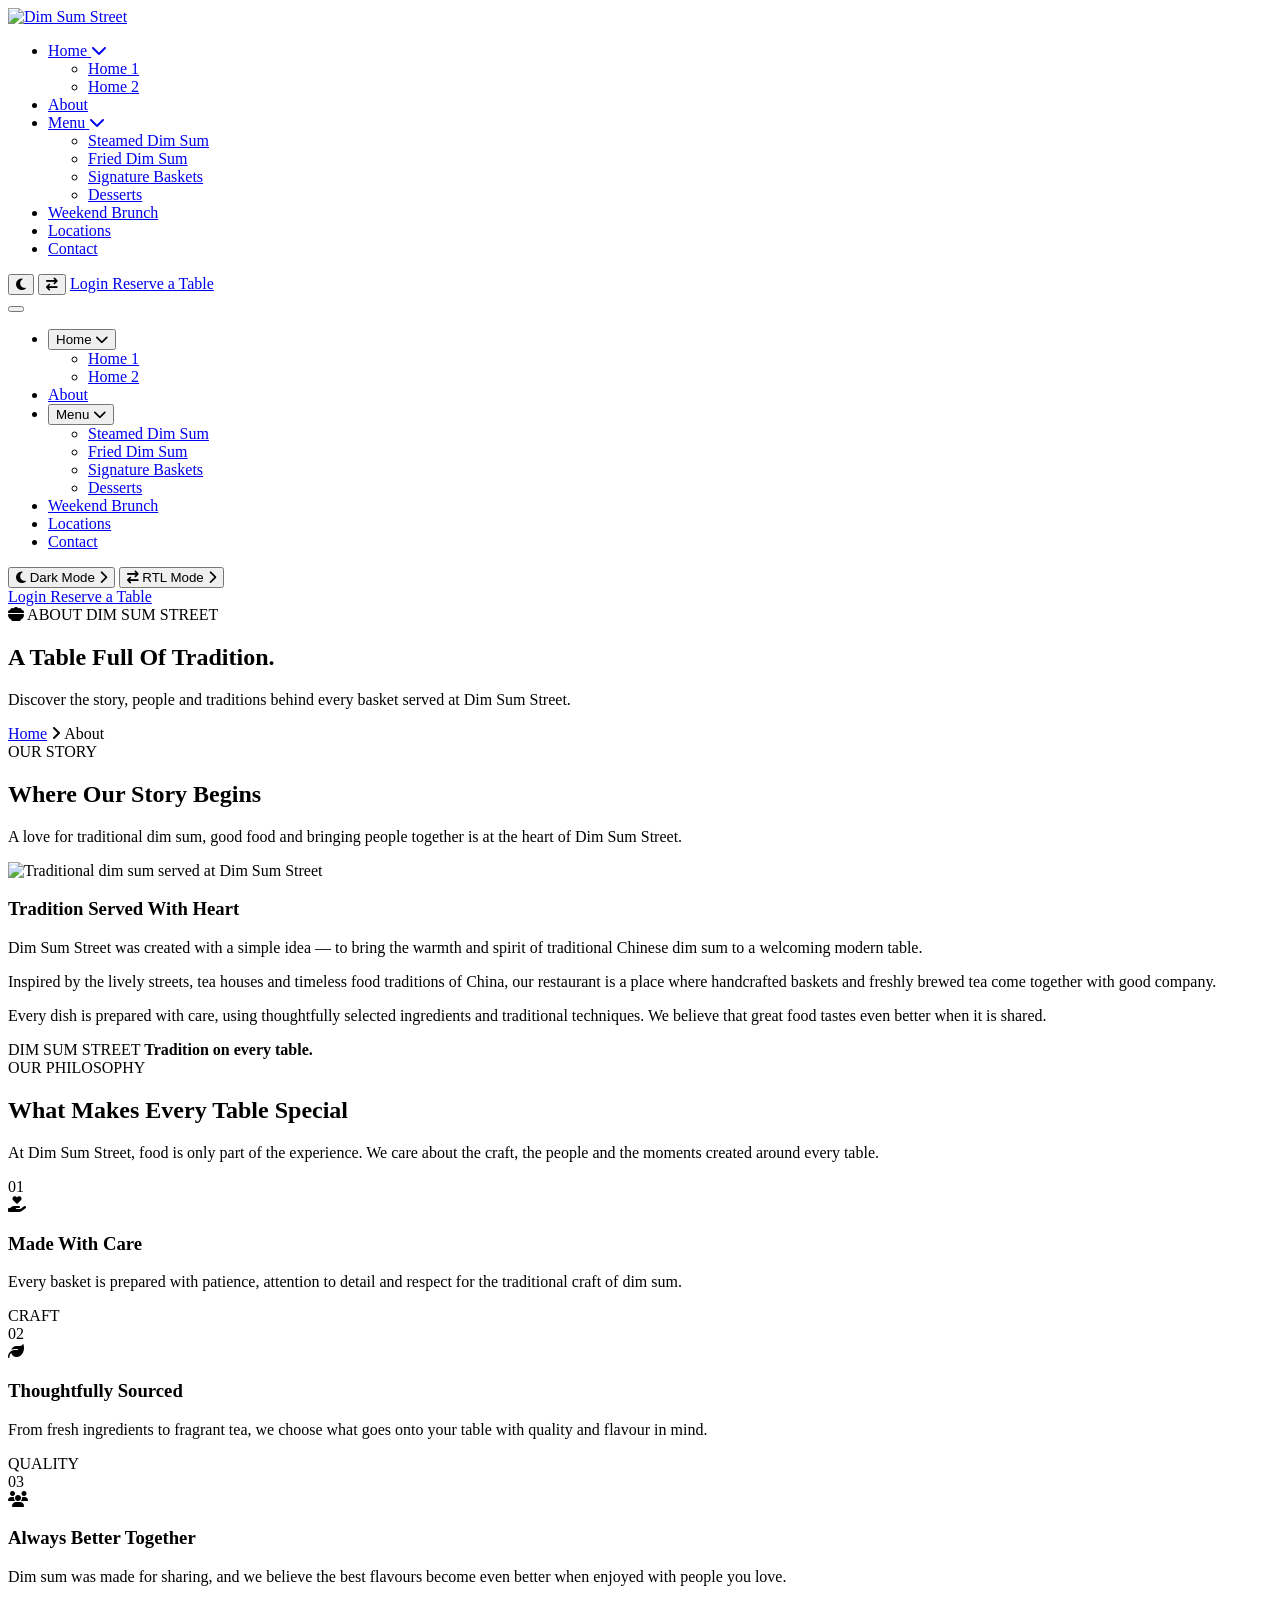
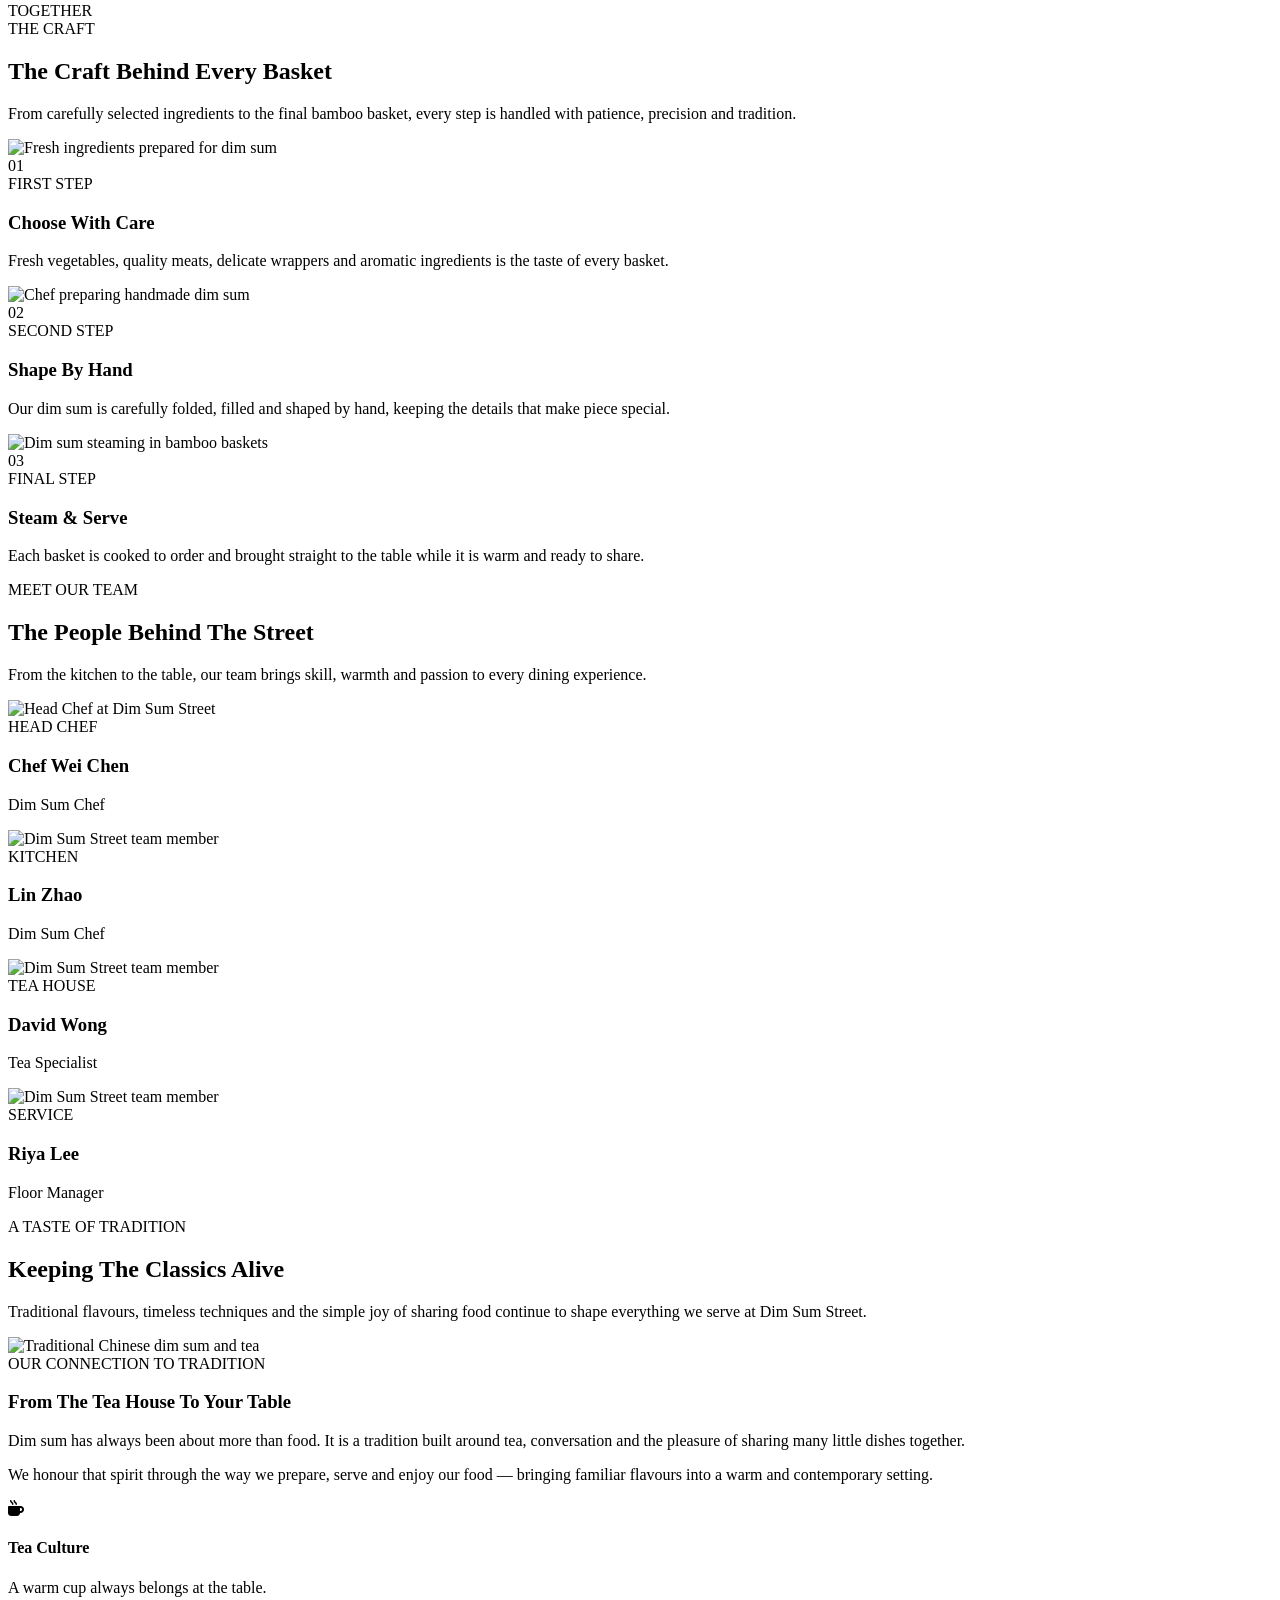
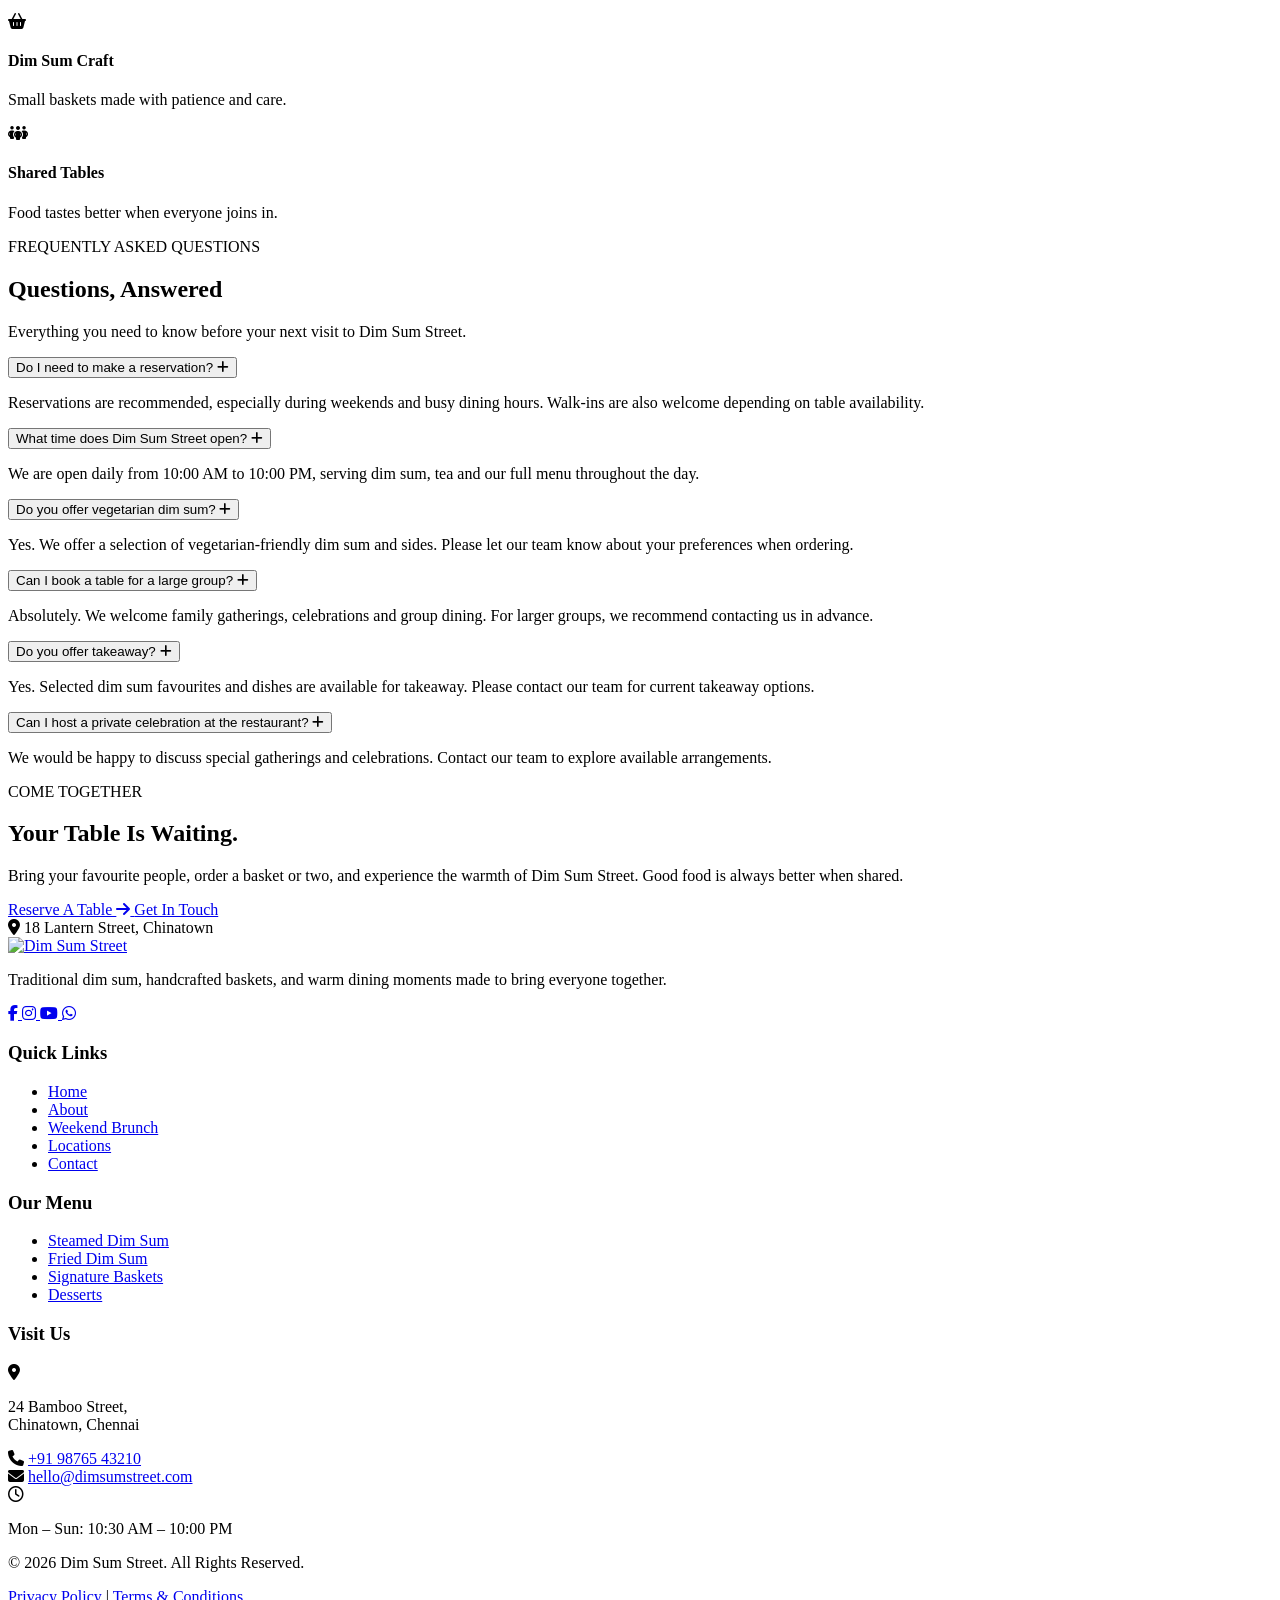
==== about.html @ 199daaae "Add files via upload" ====
<!DOCTYPE html>
<html lang="en">

<head>
    <meta charset="UTF-8">
    <meta name="viewport" content="width=device-width, initial-scale=1.0">

    <title>Dim Sum Street</title>

    <!-- Favicon -->
    <link rel="icon" type="image/png" href="images/favicon.png">

    <!-- Google Fonts -->
    <link rel="preconnect" href="https://fonts.googleapis.com">
    <link rel="preconnect" href="https://fonts.gstatic.com" crossorigin>

    <link
        href="https://fonts.googleapis.com/css2?family=DM+Sans:wght@400;500&family=Noto+Serif+SC:wght@600&display=swap"
        rel="stylesheet">

    <!-- Font Awesome -->
    <link rel="stylesheet" href="https://cdnjs.cloudflare.com/ajax/libs/font-awesome/6.7.2/css/all.min.css">

    <!-- Main CSS -->
    <link rel="stylesheet" href="css/style.css">
</head>

<body>

    <!-- =========================
     HEADER
========================= -->
    <header class="site-header">
        <div class="header-container">

            <!-- Logo -->
            <a href="index.html" class="site-logo">
                <img src="images/logo.png" alt="Dim Sum Street">
            </a>

            <!-- Desktop Navigation -->
            <nav class="main-navigation">
                <ul class="nav-menu">

                    <!-- Home Dropdown -->
                    <li class="nav-item has-dropdown">
                        <a href="#" class="nav-link">
                            <span class="nav-text">Home</span>
                            <i class="fa-solid fa-chevron-down"></i>
                        </a>

                        <ul class="dropdown-menu">
                            <li>
                                <a href="index.html">Home 1</a>
                            </li>
                            <li>
                                <a href="home-2.html">Home 2</a>
                            </li>
                        </ul>
                    </li>

                    <!-- About -->
                    <li class="nav-item">
                        <a href="about.html" class="nav-link"><span class="nav-text">About</span></a>
                    </li>

                    <!-- Menu Dropdown -->
                    <li class="nav-item has-dropdown">
                        <a href="#" class="nav-link">
                            <span class="nav-text">Menu</span>
                            <i class="fa-solid fa-chevron-down"></i>
                        </a>

                        <ul class="dropdown-menu">
                            <li>
                                <a href="steamed-dim-sum.html">Steamed Dim Sum</a>
                            </li>
                            <li>
                                <a href="fried-dim-sum.html">Fried Dim Sum</a>
                            </li>
                            <li>
                                <a href="signature-baskets.html">Signature Baskets</a>
                            </li>
                            <li>
                                <a href="desserts.html">Desserts</a>
                            </li>
                        </ul>
                    </li>

                    <!-- Weekend Brunch -->
                    <li class="nav-item">
                        <a href="weekend-brunch.html" class="nav-link">
                            <span class="nav-text">Weekend Brunch</span>
                        </a>
                    </li>

                    <!-- Locations -->
                    <li class="nav-item">
                        <a href="locations.html" class="nav-link">
                            <span class="nav-text">Locations</span>
                        </a>
                    </li>

                    <!-- Contact -->
                    <li class="nav-item">
                        <a href="contact.html" class="nav-link">
                            <span class="nav-text">Contact</span>
                        </a>
                    </li>

                </ul>
            </nav>


            <!-- Desktop Header Actions -->
            <div class="header-actions">

                <!-- Dark Mode -->
                <button class="header-toggle theme-toggle" id="themeToggle" type="button" aria-label="Toggle dark mode">
                    <i class="fa-solid fa-moon"></i>
                </button>

                <!-- RTL -->
                <button class="header-toggle rtl-toggle" id="rtlToggle" type="button" aria-label="Toggle RTL mode">
                    <i class="fa-solid fa-arrow-right-arrow-left"></i>
                </button>

                <!-- Login -->
                <a href="login.html" class="login-btn">
                    Login
                </a>

                <!-- Reserve Table -->
                <a href="booking.html" class="reserve-btn">
                    Reserve a Table
                </a>

            </div>


            <!-- Mobile Menu Toggle -->
            <button class="menu-toggle" id="menuToggle" type="button" aria-label="Open menu" aria-expanded="false">
                <span></span>
                <span></span>
                <span></span>
            </button>

        </div>


        <!-- Mobile Navigation -->
        <div class="mobile-menu" id="mobileMenu">

            <nav class="mobile-navigation">
                <ul class="mobile-nav-list">

                    <!-- Home -->
                    <li class="mobile-nav-item mobile-dropdown">
                        <button class="mobile-dropdown-btn" type="button">
                            <span>Home</span>
                            <i class="fa-solid fa-chevron-down"></i>
                        </button>

                        <ul class="mobile-dropdown-menu">
                            <li>
                                <a href="index.html">Home 1</a>
                            </li>
                            <li>
                                <a href="home-2.html">Home 2</a>
                            </li>
                        </ul>
                    </li>

                    <!-- About -->
                    <li class="mobile-nav-item">
                        <a href="about.html">About</a>
                    </li>

                    <!-- Menu -->
                    <li class="mobile-nav-item mobile-dropdown">
                        <button class="mobile-dropdown-btn" type="button">
                            <span>Menu</span>
                            <i class="fa-solid fa-chevron-down"></i>
                        </button>

                        <ul class="mobile-dropdown-menu">
                            <li>
                                <a href="steamed-dim-sum.html">
                                    Steamed Dim Sum
                                </a>
                            </li>

                            <li>
                                <a href="fried-dim-sum.html">
                                    Fried Dim Sum
                                </a>
                            </li>

                            <li>
                                <a href="signature-baskets.html">
                                    Signature Baskets
                                </a>
                            </li>

                            <li>
                                <a href="desserts.html">
                                    Desserts
                                </a>
                            </li>
                        </ul>
                    </li>

                    <!-- Weekend Brunch -->
                    <li class="mobile-nav-item">
                        <a href="weekend-brunch.html">
                            Weekend Brunch
                        </a>
                    </li>

                    <!-- Locations -->
                    <li class="mobile-nav-item">
                        <a href="locations.html">
                            Locations
                        </a>
                    </li>

                    <!-- Contact -->
                    <li class="mobile-nav-item">
                        <a href="contact.html">
                            Contact
                        </a>
                    </li>

                </ul>
            </nav>


            <!-- Mobile Actions -->
            <div class="mobile-actions">

                <div class="mobile-action-row">

                    <!-- Dark Mode -->
                    <button class="mobile-action-btn" id="mobileThemeToggle" type="button">
                        <span>
                            <i class="fa-solid fa-moon"></i>
                            Dark Mode
                        </span>

                        <i class="fa-solid fa-chevron-right"></i>
                    </button>

                    <!-- RTL -->
                    <button class="mobile-action-btn" id="mobileRtlToggle" type="button">
                        <span>
                            <i class="fa-solid fa-arrow-right-arrow-left"></i>
                            RTL Mode
                        </span>

                        <i class="fa-solid fa-chevron-right"></i>
                    </button>

                </div>


                <!-- Login -->
                <a href="login.html" class="mobile-login-btn">
                    Login
                </a>

                <!-- Reserve -->
                <a href="booking.html" class="mobile-reserve-btn">
                    Reserve a Table
                </a>

            </div>

        </div>
    </header>

    <section class="page-hero about-page-hero" style="background-image: url('images/about-hero.jpg');">

        <div class="page-hero-overlay"></div>

        <div class="page-hero-container">

            <div class="page-hero-content">

                <span class="page-hero-label">
                    <i class="fa-solid fa-bowl-food"></i>
                    ABOUT DIM SUM STREET
                </span>

                <h1>
                    A Table Full Of
                    <span>Tradition.</span>
                </h1>

                <p>
                    Discover the story, people and traditions behind
                    every basket served at Dim Sum Street.
                </p>

                <div class="page-hero-breadcrumb">
                    <a href="index.html">Home</a>
                    <i class="fa-solid fa-angle-right"></i>
                    <span>About</span>
                </div>

            </div>

        </div>

    </section>

    <!-- =========================================
     ABOUT — OUR STORY
========================================= -->

    <section class="about-story-section">

        <div class="about-story-container">

            <div class="about-story-heading">

                <span class="about-story-label">OUR STORY</span>

                <h2>Where Our Story Begins</h2>

                <p>
                    A love for traditional dim sum, good food and bringing
                    people together is at the heart of Dim Sum Street.
                </p>

            </div>


            <div class="about-story-main">

                <div class="about-story-image">
                    <img src="images/about-story.jpg" alt="Traditional dim sum served at Dim Sum Street">
                </div>

                <div class="about-story-content">

                    <h3>
                        Tradition Served With Heart
                    </h3>

                    <p>
                        Dim Sum Street was created with a simple idea —
                        to bring the warmth and spirit of traditional
                        Chinese dim sum to a welcoming modern table.
                    </p>

                    <p>
                        Inspired by the lively streets, tea houses and
                        timeless food traditions of China, our restaurant
                        is a place where handcrafted baskets and freshly
                        brewed tea come together with good company.
                    </p>

                    <p>
                        Every dish is prepared with care, using thoughtfully
                        selected ingredients and traditional techniques.
                        We believe that great food tastes even better when
                        it is shared.
                    </p>

                    <div class="about-story-signature">
                        <span>DIM SUM STREET</span>
                        <strong>Tradition on every table.</strong>
                    </div>

                </div>

            </div>

        </div>

    </section>

    <!-- =========================================
     ABOUT — OUR PHILOSOPHY
========================================= -->

    <section class="about-philosophy-section">

        <div class="about-philosophy-container">

            <div class="about-philosophy-heading">

                <span class="about-philosophy-label">
                    OUR PHILOSOPHY
                </span>

                <h2>What Makes Every Table Special</h2>

                <p>
                    At Dim Sum Street, food is only part of the experience.
                    We care about the craft, the people and the moments
                    created around every table.
                </p>

            </div>


            <div class="about-philosophy-list">

                <!-- Philosophy 01 -->
                <div class="about-philosophy-item">

                    <div class="about-philosophy-number">
                        01
                    </div>

                    <div class="about-philosophy-icon">
                        <i class="fa-solid fa-hand-holding-heart"></i>
                    </div>

                    <div class="about-philosophy-content">
                        <h3>Made With Care</h3>

                        <p>
                            Every basket is prepared with patience,
                            attention to detail and respect for the
                            traditional craft of dim sum.
                        </p>
                    </div>

                    <span class="about-philosophy-word">
                        CRAFT
                    </span>

                </div>


                <!-- Philosophy 02 -->
                <div class="about-philosophy-item">

                    <div class="about-philosophy-number">
                        02
                    </div>

                    <div class="about-philosophy-icon">
                        <i class="fa-solid fa-leaf"></i>
                    </div>

                    <div class="about-philosophy-content">
                        <h3>Thoughtfully Sourced</h3>

                        <p>
                            From fresh ingredients to fragrant tea,
                            we choose what goes onto your table with
                            quality and flavour in mind.
                        </p>
                    </div>

                    <span class="about-philosophy-word">
                        QUALITY
                    </span>

                </div>


                <!-- Philosophy 03 -->
                <div class="about-philosophy-item">

                    <div class="about-philosophy-number">
                        03
                    </div>

                    <div class="about-philosophy-icon">
                        <i class="fa-solid fa-users"></i>
                    </div>

                    <div class="about-philosophy-content">
                        <h3>Always Better Together</h3>

                        <p>
                            Dim sum was made for sharing, and we believe
                            the best flavours become even better when
                            enjoyed with people you love.
                        </p>
                    </div>

                    <span class="about-philosophy-word">
                        TOGETHER
                    </span>

                </div>

            </div>

        </div>

    </section>

    <!-- =========================================
     ABOUT — THE CRAFT
========================================= -->

    <section class="about-craft-section">

        <div class="about-craft-container">

            <div class="about-craft-heading">

                <span class="about-craft-label">
                    THE CRAFT
                </span>

                <h2>The Craft Behind Every Basket</h2>

                <p>
                    From carefully selected ingredients to the final
                    bamboo basket, every step is handled with patience,
                    precision and tradition.
                </p>

            </div>


            <div class="about-craft-process">

                <!-- Step 01 -->
                <div class="about-craft-step">

                    <div class="about-craft-image">
                        <img src="images/craft-ingredients.jpg" alt="Fresh ingredients prepared for dim sum">
                    </div>

                    <div class="about-craft-number">
                        01
                    </div>

                    <div class="about-craft-content">

                        <span>FIRST STEP</span>

                        <h3>Choose With Care</h3>

                        <p>
                            Fresh vegetables, quality meats, delicate
                            wrappers and aromatic ingredients is the taste of every basket.
                        </p>

                    </div>

                </div>


                <!-- Step 02 -->
                <div class="about-craft-step">

                    <div class="about-craft-image">
                        <img src="images/craft-preparation.jpg" alt="Chef preparing handmade dim sum">
                    </div>

                    <div class="about-craft-number">
                        02
                    </div>

                    <div class="about-craft-content">

                        <span>SECOND STEP</span>

                        <h3>Shape By Hand</h3>

                        <p>
                            Our dim sum is carefully folded, filled and
                            shaped by hand, keeping the details that make piece special.
                        </p>

                    </div>

                </div>


                <!-- Step 03 -->
                <div class="about-craft-step">

                    <div class="about-craft-image">
                        <img src="images/craft-steaming.jpg" alt="Dim sum steaming in bamboo baskets">
                    </div>

                    <div class="about-craft-number">
                        03
                    </div>

                    <div class="about-craft-content">

                        <span>FINAL STEP</span>

                        <h3>Steam & Serve</h3>

                        <p>
                            Each basket is cooked to order and brought
                            straight to the table while it is warm and ready to share.
                        </p>

                    </div>

                </div>

            </div>

        </div>

    </section>

    <!-- =========================================
     ABOUT — OUR TEAM
========================================= -->

    <section class="about-team-section">

        <div class="about-team-container">

            <!-- Section Heading -->
            <div class="about-team-heading">

                <span class="about-team-label">
                    MEET OUR TEAM
                </span>

                <h2>The People Behind The Street</h2>

                <p>
                    From the kitchen to the table, our team brings
                    skill, warmth and passion to every dining experience.
                </p>

            </div>


            <!-- Team Grid -->
            <div class="about-team-grid">

                <!-- Team Member 01 -->
                <div class="about-team-card">

                    <div class="about-team-card-image">
                        <img src="images/team-chef.jpg" alt="Head Chef at Dim Sum Street">
                    </div>

                    <div class="about-team-card-content">

                        <span>HEAD CHEF</span>

                        <h3>Chef Wei Chen</h3>

                        <p>Dim Sum Chef</p>

                    </div>

                </div>


                <!-- Team Member 02 -->
                <div class="about-team-card">

                    <div class="about-team-card-image">
                        <img src="images/team-1.jpg" alt="Dim Sum Street team member">

                    </div>

                    <div class="about-team-card-content">

                        <span>KITCHEN</span>

                        <h3>Lin Zhao</h3>

                        <p>Dim Sum Chef</p>

                    </div>

                </div>


                <!-- Team Member 03 -->
                <div class="about-team-card">

                    <div class="about-team-card-image">
                        <img src="images/team-2.jpg" alt="Dim Sum Street team member">
                    </div>

                    <div class="about-team-card-content">

                        <span>TEA HOUSE</span>

                        <h3>David Wong</h3>

                        <p>Tea Specialist</p>

                    </div>

                </div>


                <!-- Team Member 04 -->
                <div class="about-team-card">

                    <div class="about-team-card-image">
                        <img src="images/team-3.jpg" alt="Dim Sum Street team member">
                    </div>

                    <div class="about-team-card-content">

                        <span>SERVICE</span>

                        <h3>Riya Lee</h3>

                        <p>Floor Manager</p>

                    </div>

                </div>

            </div>

        </div>

    </section>

    <!-- =========================================
     ABOUT — A TASTE OF TRADITION
========================================= -->

    <section class="about-tradition-section">

        <div class="about-tradition-container">

            <!-- Section Heading -->
            <div class="about-tradition-heading">

                <span class="about-tradition-label">
                    A TASTE OF TRADITION
                </span>

                <h2>Keeping The Classics Alive</h2>

                <p>
                    Traditional flavours, timeless techniques and the
                    simple joy of sharing food continue to shape everything
                    we serve at Dim Sum Street.
                </p>

            </div>


            <!-- Tradition Content -->
            <div class="about-tradition-main">

                <div class="about-tradition-image">
                    <img src="images/about-tradition.jpg" alt="Traditional Chinese dim sum and tea">
                </div>


                <div class="about-tradition-content">

                    <div class="about-tradition-intro">

                        <span>OUR CONNECTION TO TRADITION</span>

                        <h3>
                            From The Tea House
                            To Your Table
                        </h3>

                        <p>
                            Dim sum has always been about more than food.
                            It is a tradition built around tea, conversation
                            and the pleasure of sharing many little dishes
                            together.
                        </p>

                        <p>
                            We honour that spirit through the way we prepare,
                            serve and enjoy our food — bringing familiar
                            flavours into a warm and contemporary setting.
                        </p>

                    </div>


                    <div class="about-tradition-highlights">

                        <div class="about-tradition-highlight">

                            <div class="about-tradition-icon">
                                <i class="fa-solid fa-mug-hot"></i>
                            </div>

                            <div>
                                <h4>Tea Culture</h4>
                                <p>
                                    A warm cup always belongs at the table.
                                </p>
                            </div>

                        </div>


                        <div class="about-tradition-highlight">

                            <div class="about-tradition-icon">
                                <i class="fa-solid fa-basket-shopping"></i>
                            </div>

                            <div>
                                <h4>Dim Sum Craft</h4>
                                <p>
                                    Small baskets made with patience and care.
                                </p>
                            </div>

                        </div>


                        <div class="about-tradition-highlight">

                            <div class="about-tradition-icon">
                                <i class="fa-solid fa-people-group"></i>
                            </div>

                            <div>
                                <h4>Shared Tables</h4>
                                <p>
                                    Food tastes better when everyone joins in.
                                </p>
                            </div>

                        </div>

                    </div>

                </div>

            </div>

        </div>

    </section>

    <!-- =========================================
     ABOUT — FAQ
========================================= -->

    <section class="about-faq-section">

        <div class="about-faq-container">

            <!-- Section Heading -->
            <div class="about-faq-heading">

                <span class="about-faq-label">
                    FREQUENTLY ASKED QUESTIONS
                </span>

                <h2>Questions, Answered</h2>

                <p>
                    Everything you need to know before your next
                    visit to Dim Sum Street.
                </p>

            </div>


            <!-- FAQ List -->
            <div class="about-faq-list">

                <!-- FAQ 01 -->
                <div class="about-faq-item">

                    <button class="about-faq-question" type="button">

                        <span>
                            Do I need to make a reservation?
                        </span>

                        <i class="fa-solid fa-plus"></i>

                    </button>

                    <div class="about-faq-answer">

                        <p>
                            Reservations are recommended, especially during
                            weekends and busy dining hours. Walk-ins are also
                            welcome depending on table availability.
                        </p>

                    </div>

                </div>


                <!-- FAQ 02 -->
                <div class="about-faq-item">

                    <button class="about-faq-question" type="button">

                        <span>
                            What time does Dim Sum Street open?
                        </span>

                        <i class="fa-solid fa-plus"></i>

                    </button>

                    <div class="about-faq-answer">

                        <p>
                            We are open daily from 10:00 AM to 10:00 PM,
                            serving dim sum, tea and our full menu throughout
                            the day.
                        </p>

                    </div>

                </div>


                <!-- FAQ 03 -->
                <div class="about-faq-item">

                    <button class="about-faq-question" type="button">

                        <span>
                            Do you offer vegetarian dim sum?
                        </span>

                        <i class="fa-solid fa-plus"></i>

                    </button>

                    <div class="about-faq-answer">

                        <p>
                            Yes. We offer a selection of vegetarian-friendly
                            dim sum and sides. Please let our team know about
                            your preferences when ordering.
                        </p>

                    </div>

                </div>


                <!-- FAQ 04 -->
                <div class="about-faq-item">

                    <button class="about-faq-question" type="button">

                        <span>
                            Can I book a table for a large group?
                        </span>

                        <i class="fa-solid fa-plus"></i>

                    </button>

                    <div class="about-faq-answer">

                        <p>
                            Absolutely. We welcome family gatherings,
                            celebrations and group dining. For larger groups,
                            we recommend contacting us in advance.
                        </p>

                    </div>

                </div>


                <!-- FAQ 05 -->
                <div class="about-faq-item">

                    <button class="about-faq-question" type="button">

                        <span>
                            Do you offer takeaway?
                        </span>

                        <i class="fa-solid fa-plus"></i>

                    </button>

                    <div class="about-faq-answer">

                        <p>
                            Yes. Selected dim sum favourites and dishes are
                            available for takeaway. Please contact our team
                            for current takeaway options.
                        </p>

                    </div>

                </div>


                <!-- FAQ 06 -->
                <div class="about-faq-item">

                    <button class="about-faq-question" type="button">

                        <span>
                            Can I host a private celebration at the restaurant?
                        </span>

                        <i class="fa-solid fa-plus"></i>

                    </button>

                    <div class="about-faq-answer">

                        <p>
                            We would be happy to discuss special gatherings
                            and celebrations. Contact our team to explore
                            available arrangements.
                        </p>

                    </div>

                </div>

            </div>

        </div>

    </section>

    <!-- =========================================
     ABOUT — VISIT & GATHER
========================================= -->

    <section class="about-visit-section" style="background-image: url('images/about-visit.jpg');">

        <div class="about-visit-overlay"></div>

        <div class="about-visit-container">

            <div class="about-visit-content">

                <span class="about-visit-label">
                    COME TOGETHER
                </span>

                <h2>
                    Your Table Is
                    <span>Waiting.</span>
                </h2>

                <p>
                    Bring your favourite people, order a basket or two,
                    and experience the warmth of Dim Sum Street.
                    Good food is always better when shared.
                </p>

                <div class="about-visit-actions">

                    <a href="booking.html" class="about-visit-primary">
                        Reserve A Table
                        <i class="fa-solid fa-arrow-right"></i>
                    </a>

                    <a href="contact.html" class="about-visit-secondary">
                        Get In Touch
                    </a>

                </div>

                <div class="about-visit-note">
                    <i class="fa-solid fa-location-dot"></i>
                    18 Lantern Street, Chinatown
                </div>

            </div>

        </div>

    </section>

    <!-- =========================
     FOOTER
========================= -->
    <footer class="site-footer">

        <div class="footer-main">
            <div class="footer-container">

                <!-- Brand -->
                <div class="footer-brand">

                    <a href="index.html" class="footer-logo">
                        <img src="images/logo.png" alt="Dim Sum Street">
                    </a>

                    <p class="footer-description">
                        Traditional dim sum, handcrafted baskets, and
                        warm dining moments made to bring everyone together.
                    </p>

                    <!-- Social Links -->
                    <div class="footer-socials">

                        <a href="#" aria-label="Facebook">
                            <i class="fa-brands fa-facebook-f"></i>
                        </a>

                        <a href="#" aria-label="Instagram">
                            <i class="fa-brands fa-instagram"></i>
                        </a>

                        <a href="#" aria-label="Youtube">
                            <i class="fa-brands fa-youtube"></i>
                        </a>

                        <a href="#" aria-label="WhatsApp">
                            <i class="fa-brands fa-whatsapp"></i>
                        </a>

                    </div>

                </div>


                <!-- Quick Links -->
                <div class="footer-column">

                    <h3>Quick Links</h3>

                    <ul>
                        <li>
                            <a href="index.html">Home</a>
                        </li>

                        <li>
                            <a href="about.html">About</a>
                        </li>

                        <li>
                            <a href="weekend-brunch.html">
                                Weekend Brunch
                            </a>
                        </li>

                        <li>
                            <a href="locations.html">Locations</a>
                        </li>

                        <li>
                            <a href="contact.html">Contact</a>
                        </li>
                    </ul>

                </div>


                <!-- Our Menu -->
                <div class="footer-column">

                    <h3>Our Menu</h3>

                    <ul>
                        <li>
                            <a href="steamed-dim-sum.html">
                                Steamed Dim Sum
                            </a>
                        </li>

                        <li>
                            <a href="fried-dim-sum.html">
                                Fried Dim Sum
                            </a>
                        </li>

                        <li>
                            <a href="signature-baskets.html">
                                Signature Baskets
                            </a>
                        </li>

                        <li>
                            <a href="desserts.html">
                                Desserts
                            </a>
                        </li>
                    </ul>

                </div>


                <!-- Contact -->
                <div class="footer-column footer-contact">

                    <h3>Visit Us</h3>

                    <div class="footer-contact-item">

                        <i class="fa-solid fa-location-dot"></i>

                        <p>
                            24 Bamboo Street,<br>
                            Chinatown, Chennai
                        </p>

                    </div>

                    <div class="footer-contact-item">

                        <i class="fa-solid fa-phone"></i>

                        <a href="tel:+919876543210">
                            +91 98765 43210
                        </a>

                    </div>

                    <div class="footer-contact-item">

                        <i class="fa-solid fa-envelope"></i>

                        <a href="mailto:hello@dimsumstreet.com">
                            hello@dimsumstreet.com
                        </a>

                    </div>

                    <div class="footer-contact-item">

                        <i class="fa-regular fa-clock"></i>

                        <p>
                            Mon – Sun: 10:30 AM – 10:00 PM
                        </p>

                    </div>

                </div>

            </div>
        </div>


        <!-- Footer Bottom -->
        <div class="footer-bottom">

            <div class="footer-bottom-container">

                <p>
                    © 2026 Dim Sum Street. All Rights Reserved.
                </p>

                <div class="footer-bottom-links">

                    <a href="#">Privacy Policy</a>

                    <span>|</span>

                    <a href="#">Terms & Conditions</a>

                </div>

            </div>

        </div>

    </footer>


    <script src="js/main.js"></script>

</body>

</html>
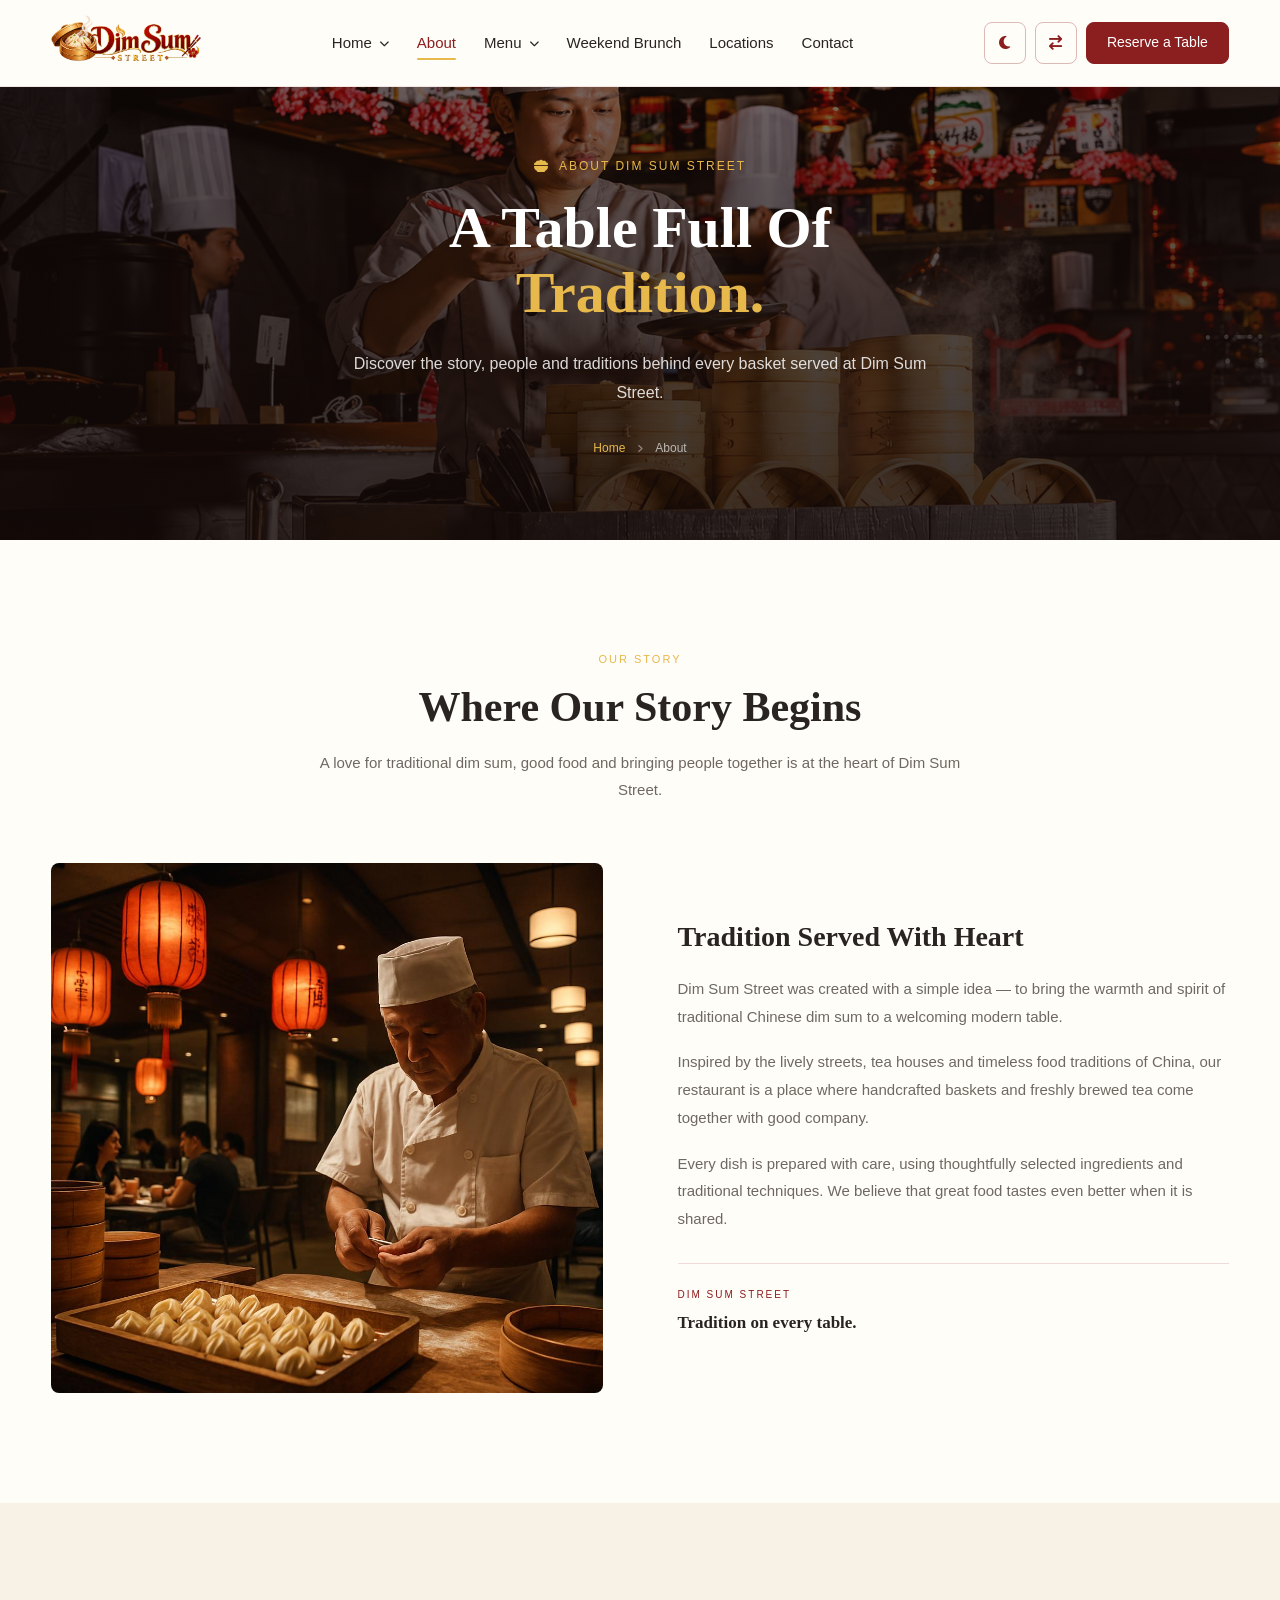
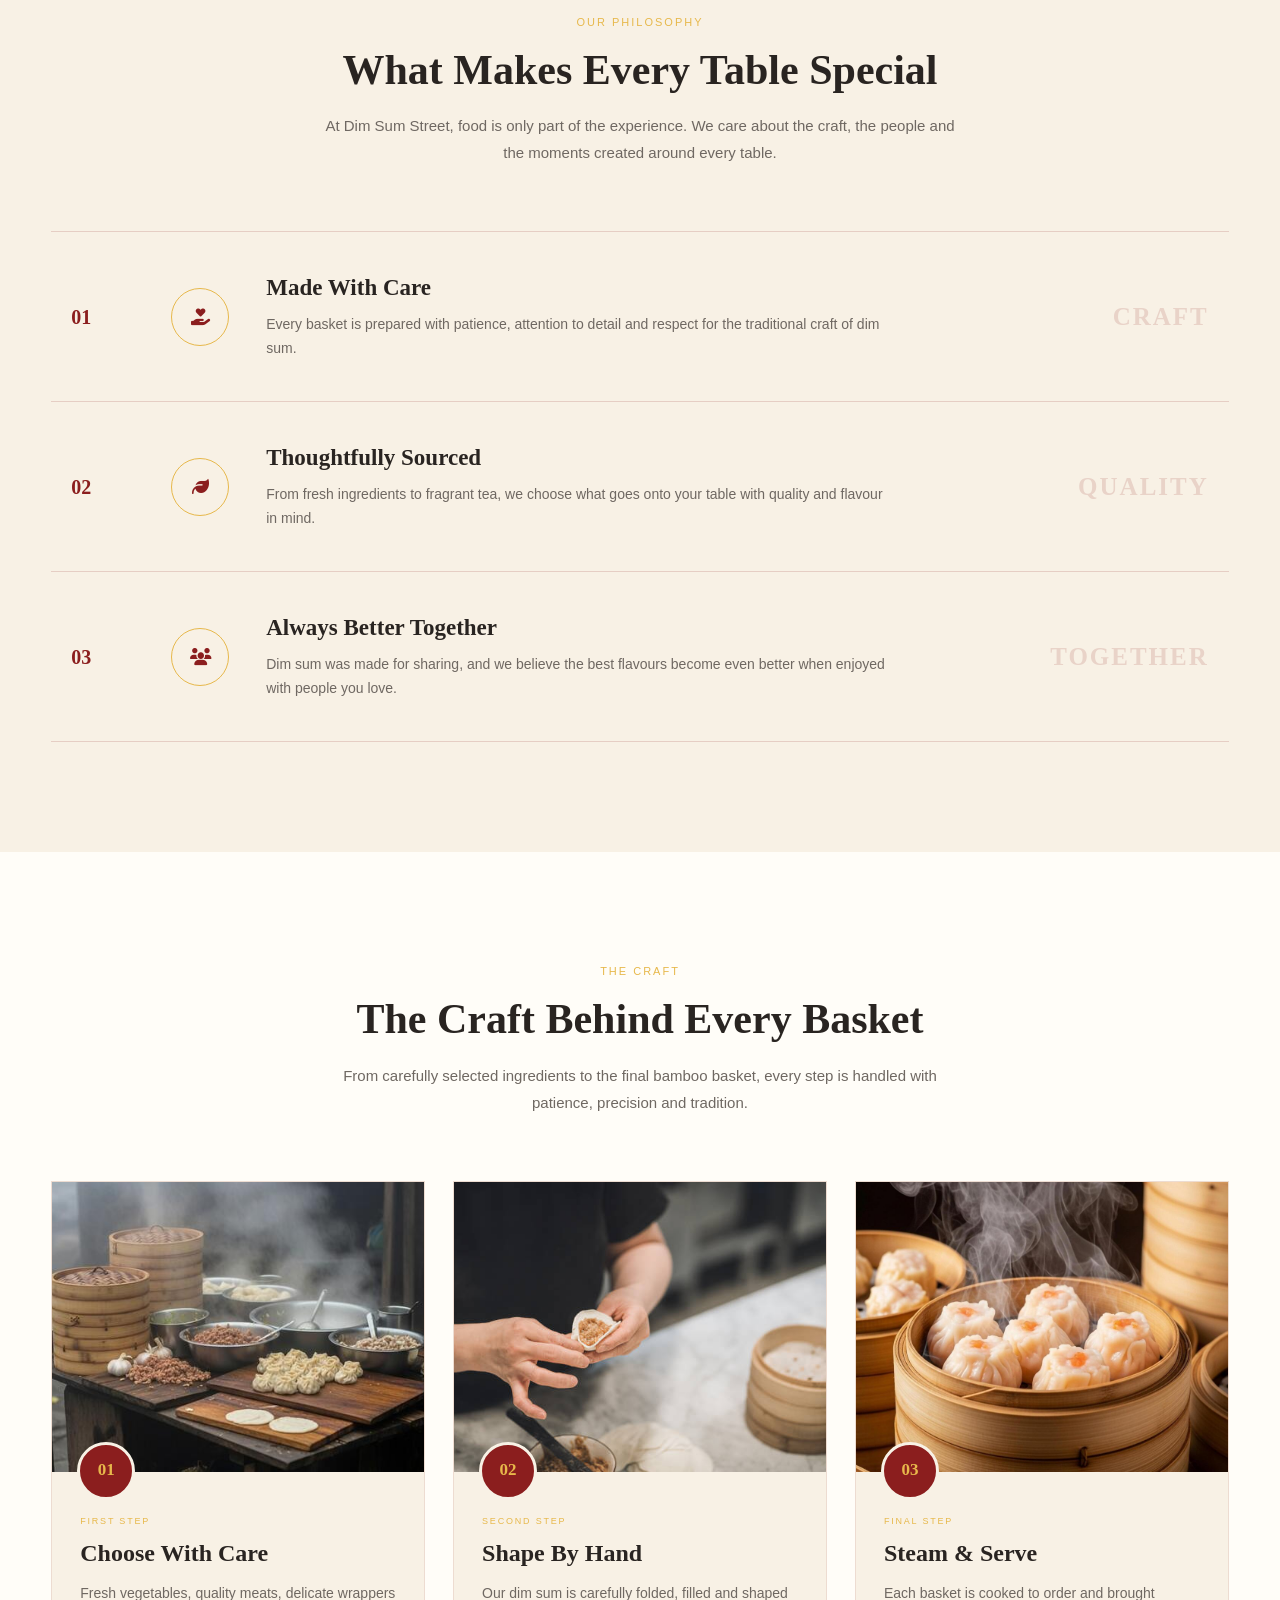
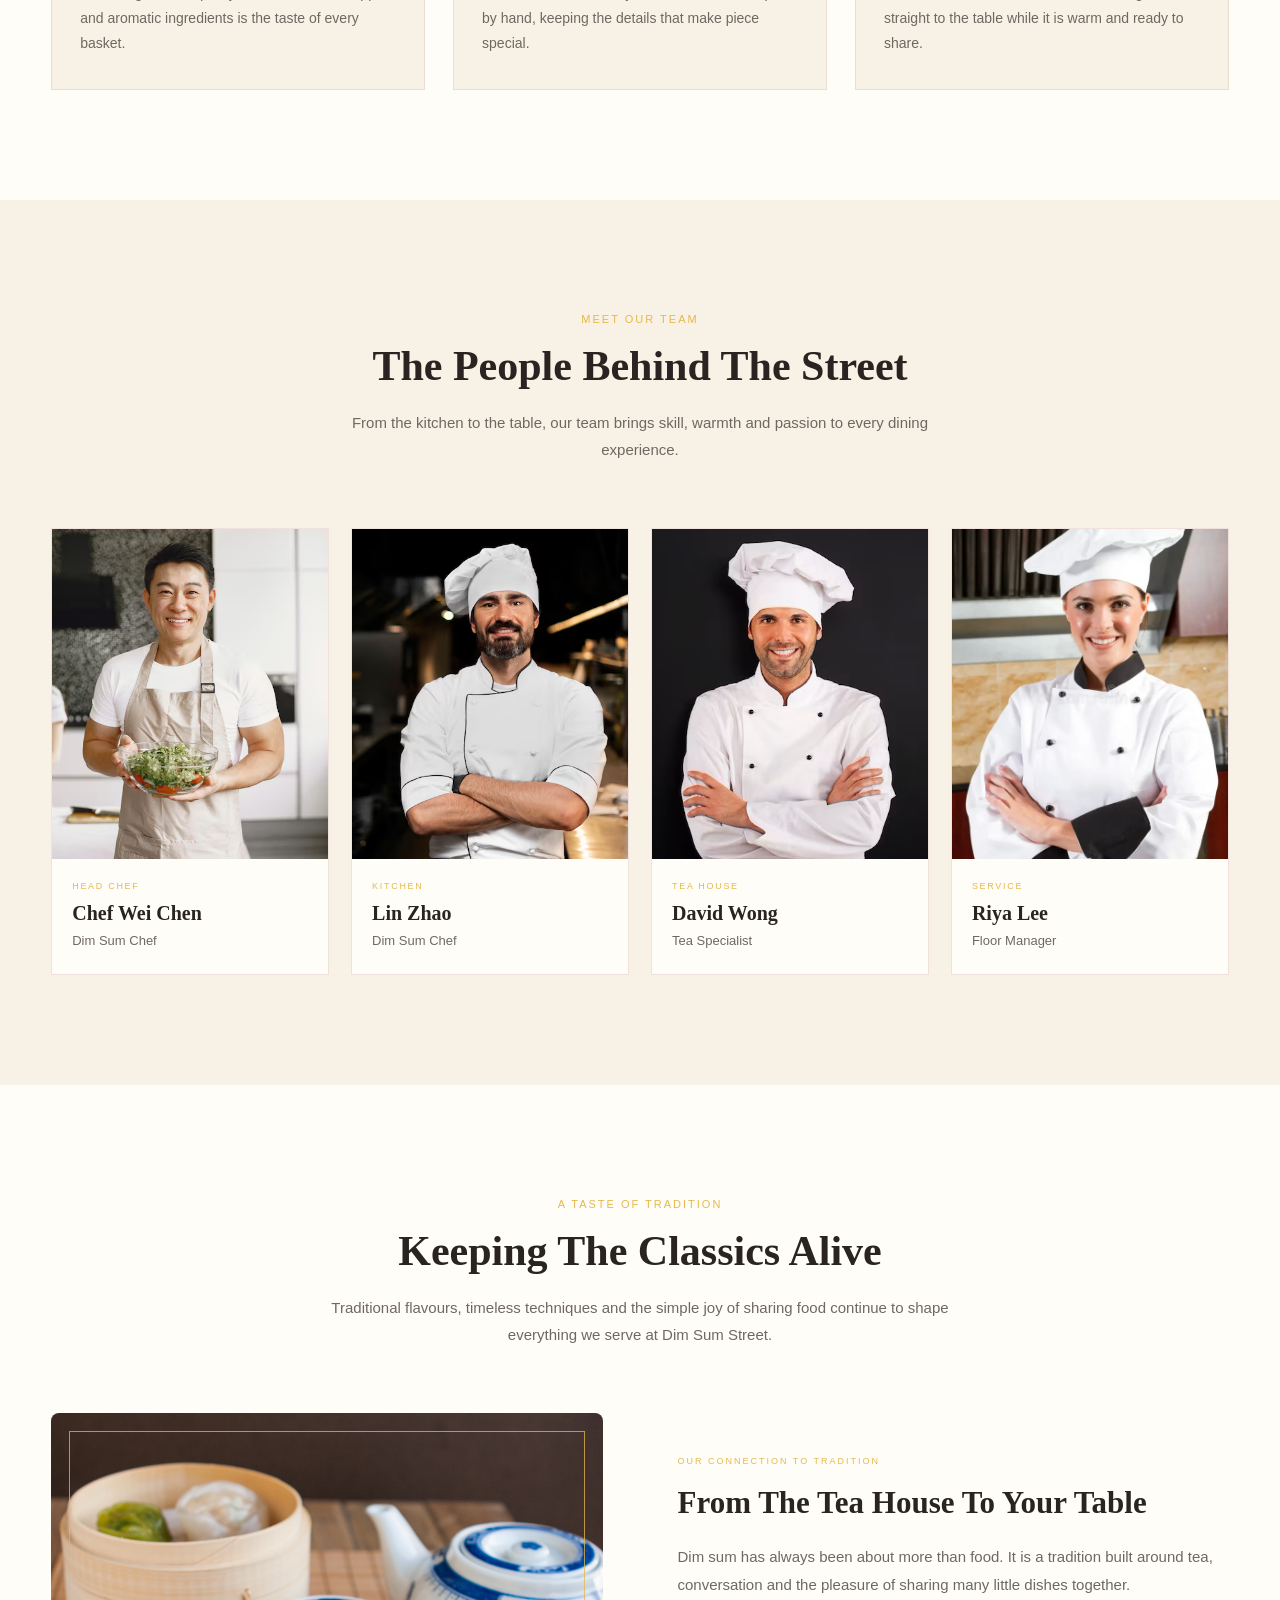
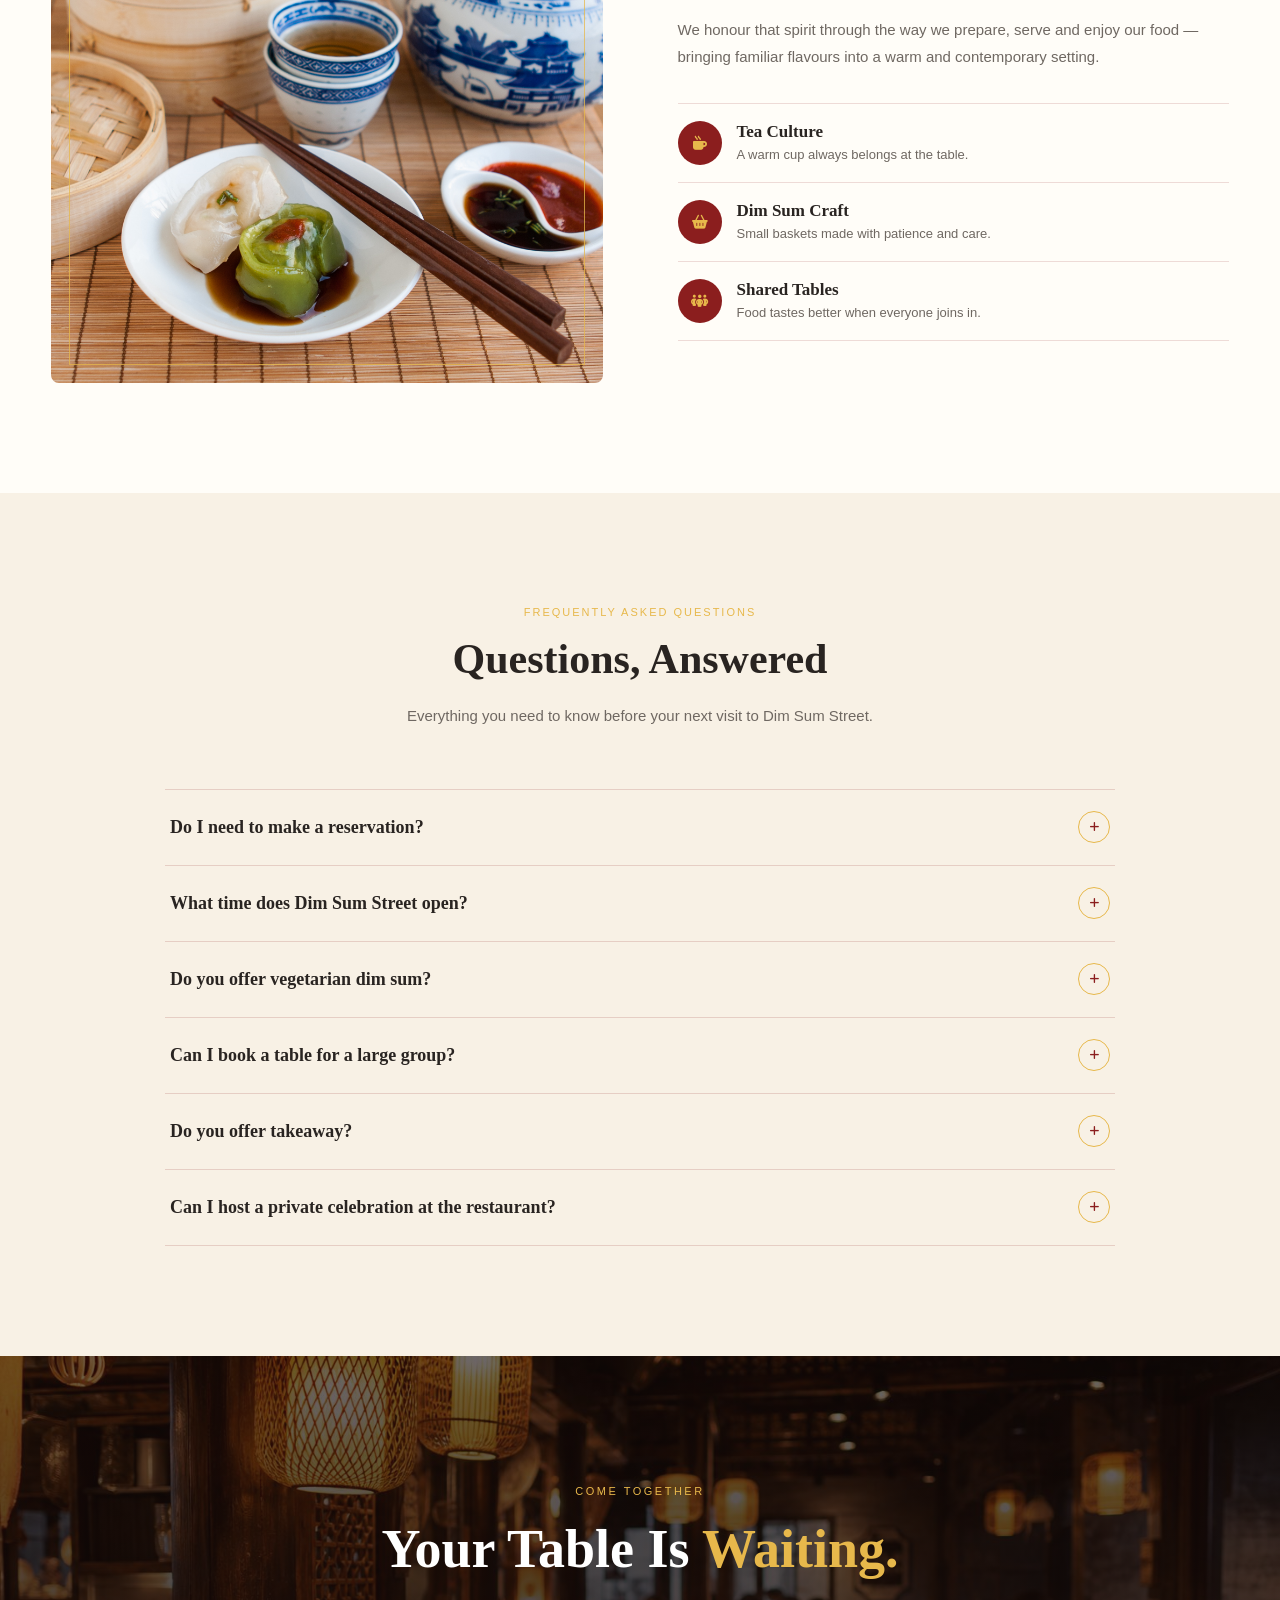
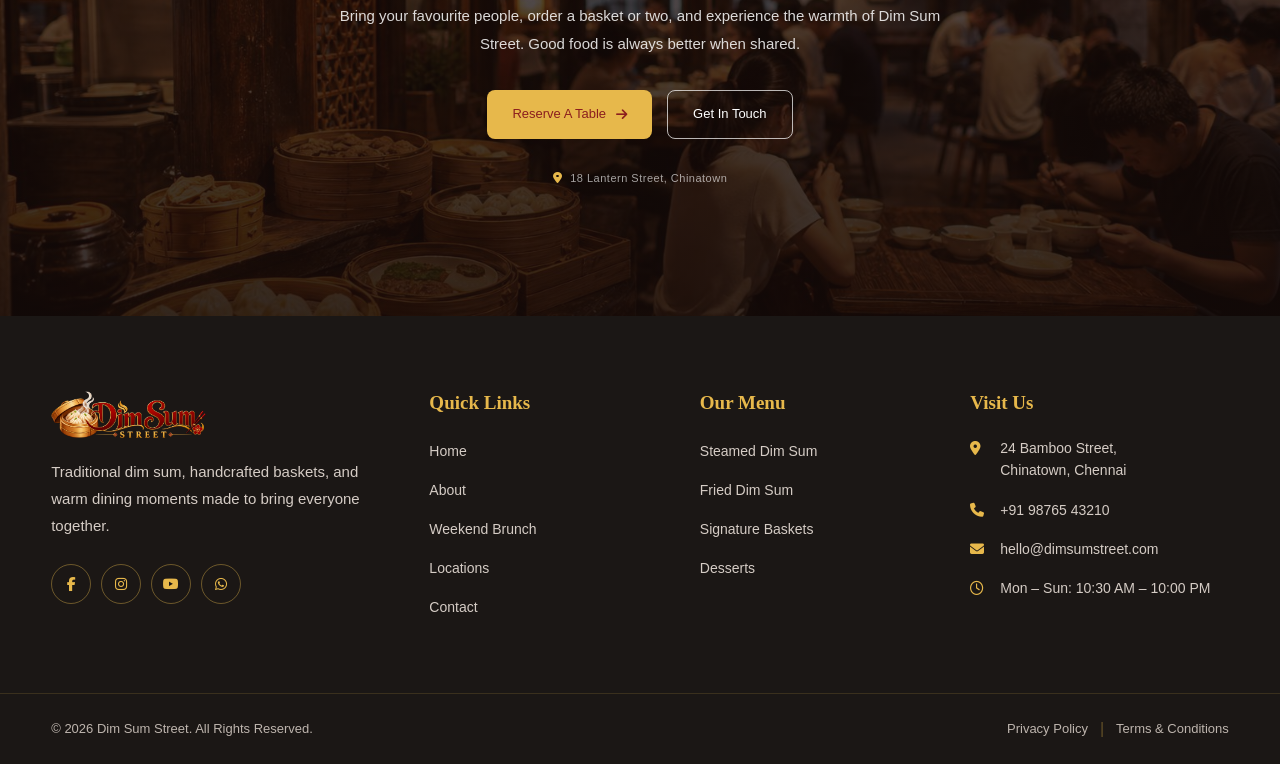
==== commit 77f42429: "Add files via upload" ====
--- a/about.html
+++ b/about.html
@@ -125,11 +125,6 @@
                     <i class="fa-solid fa-arrow-right-arrow-left"></i>
                 </button>
 
-                <!-- Login -->
-                <a href="login.html" class="login-btn">
-                    Login
-                </a>
-
                 <!-- Reserve Table -->
                 <a href="booking.html" class="reserve-btn">
                     Reserve a Table
@@ -262,12 +257,6 @@
 
                 </div>
 
-
-                <!-- Login -->
-                <a href="login.html" class="mobile-login-btn">
-                    Login
-                </a>
-
                 <!-- Reserve -->
                 <a href="booking.html" class="mobile-reserve-btn">
                     Reserve a Table
--- a/css/style.css
+++ b/css/style.css
@@ -0,0 +1,31092 @@
+/* =========================================
+   DIM SUM STREET - BASIC CSS
+========================================= */
+
+/* Google Font Fallback */
+:root {
+    --primary-color: #8B1E1E;
+    --secondary-color: #E7B84B;
+
+    --light-bg: #FFFDF8;
+    --soft-bg: #F8F1E5;
+    --dark-bg: #1B1715;
+    --white-color: #FFFFFF;
+    --text-color: #292421;
+    --muted-text: #6F6862;
+
+    --heading-font: "Noto Serif SC", serif;
+    --body-font: "DM Sans", sans-serif;
+
+    --transition: all 0.3s ease;
+    --radius: 8px;
+}
+
+/* Keep the brand primary fixed across themes; dark mode only changes surfaces and text. */
+html.dark-mode {
+    --primary-color: #8B1E1E;
+}
+
+
+/* =========================================
+   RESET
+========================================= */
+
+* {
+    margin: 0;
+    padding: 0;
+    box-sizing: border-box;
+}
+
+html {
+    scroll-behavior: smooth;
+}
+
+body {
+    font-family: var(--body-font);
+    font-size: 16px;
+    font-weight: 400;
+    line-height: 1.7;
+    color: var(--text-color);
+    background-color: var(--light-bg);
+    overflow-x: hidden;
+}
+
+img {
+    max-width: 100%;
+    display: block;
+}
+
+a {
+    text-decoration: none;
+    color: inherit;
+}
+
+button,
+input,
+textarea,
+select {
+    font-family: inherit;
+}
+
+button {
+    cursor: pointer;
+    border: none;
+}
+
+
+/* =========================================
+   TYPOGRAPHY
+========================================= */
+
+h1,
+h2,
+h3,
+h4,
+h5,
+h6 {
+    font-family: var(--heading-font);
+    font-weight: 600;
+    line-height: 1.25;
+    color: var(--primary-color);
+}
+
+p {
+    font-family: var(--body-font);
+    font-weight: 400;
+    color: var(--muted-text);
+}
+
+
+/* =========================================
+   COMMON
+========================================= */
+
+.container {
+    width: 90%;
+    max-width: 1280px;
+    margin: 0 auto;
+}
+
+.section-padding {
+    padding: 90px 0;
+}
+
+.primary-btn {
+    display: inline-flex;
+    align-items: center;
+    justify-content: center;
+    gap: 8px;
+
+    padding: 13px 24px;
+
+    background-color: var(--primary-color);
+    color: var(--white-color);
+
+    border: 1px solid var(--primary-color);
+    border-radius: var(--radius);
+
+    font-size: 15px;
+    font-weight: 500;
+
+    transition: var(--transition);
+}
+
+.primary-btn:hover {
+    background-color: var(--secondary-color);
+    border-color: var(--secondary-color);
+    color: var(--text-color);
+}
+
+.secondary-btn {
+    display: inline-flex;
+    align-items: center;
+    justify-content: center;
+    gap: 8px;
+
+    padding: 13px 24px;
+
+    background-color: transparent;
+    color: var(--primary-color);
+
+    border: 1px solid var(--primary-color);
+    border-radius: var(--radius);
+
+    font-size: 15px;
+    font-weight: 500;
+
+    transition: var(--transition);
+}
+
+.secondary-btn:hover {
+    background-color: var(--primary-color);
+    color: var(--white-color);
+}
+
+
+/* =========================================
+   DARK MODE BASE
+========================================= */
+
+html.dark-mode body {
+    background-color: var(--dark-bg);
+    color: var(--white-color);
+}
+
+html.dark-mode p {
+    color: #D5CCC5;
+}
+
+html.dark-mode h1,
+html.dark-mode h2,
+html.dark-mode h3,
+html.dark-mode h4,
+html.dark-mode h5,
+html.dark-mode h6 {
+    color: var(--secondary-color);
+}
+
+
+/* =========================================
+   RESPONSIVE
+========================================= */
+
+@media (max-width: 1024px) {
+
+    .container {
+        width: 92%;
+    }
+
+    .section-padding {
+        padding: 75px 0;
+    }
+}
+
+
+@media (max-width: 767px) {
+
+    body {
+        font-size: 15px;
+    }
+
+    .container {
+        width: 90%;
+    }
+
+    .section-padding {
+        padding: 60px 0;
+    }
+
+    .primary-btn,
+    .secondary-btn {
+        padding: 12px 20px;
+        font-size: 14px;
+    }
+}
+
+/*******************************************************Header************************************************************/
+
+/* =========================================
+   HEADER
+========================================= */
+
+.site-header {
+    position: fixed;
+    top: 0;
+    left: 0;
+    width: 100%;
+    z-index: 9999;
+
+    background-color: var(--light-bg);
+    border-bottom: 1px solid rgba(139, 30, 30, 0.10);
+
+    transition: var(--transition);
+}
+
+.header-container {
+    width: 92%;
+    max-width: 1380px;
+    min-height: 72px;
+    margin: 0 auto;
+
+    display: flex;
+    align-items: center;
+    justify-content: space-between;
+    gap: 30px;
+}
+
+
+/* =========================================
+   LOGO
+========================================= */
+
+.site-logo {
+    flex-shrink: 0;
+    display: flex;
+    align-items: center;
+}
+
+.site-logo img {
+    width: 150px;
+    height: auto;
+    object-fit: contain;
+    transform: translateY(-5px);
+
+}
+
+
+/* =========================================
+   DESKTOP NAVIGATION
+========================================= */
+
+.main-navigation {
+    flex: 1;
+    display: flex;
+    justify-content: center;
+}
+
+.nav-menu {
+    list-style: none;
+    display: flex;
+    align-items: center;
+    justify-content: center;
+    gap: 28px;
+}
+
+.nav-item {
+    position: relative;
+}
+
+.nav-link {
+    display: flex;
+    align-items: center;
+    gap: 7px;
+
+    padding: 30px 0;
+
+    color: var(--text-color);
+    font-size: 15px;
+    font-weight: 500;
+
+    white-space: nowrap;
+
+    transition: var(--transition);
+}
+
+.nav-link:hover {
+    color: var(--primary-color);
+}
+
+.nav-link i {
+    font-size: 10px;
+    transition: var(--transition);
+}
+
+.nav-text {
+    position: relative;
+}
+
+.nav-link.active .nav-text::after {
+    content: "";
+    position: absolute;
+    left: 0;
+    bottom: -4px;
+
+    width: 100%;
+    height: 2px;
+
+    background-color: var(--secondary-color);
+    border-radius: 10px;
+}
+
+.has-dropdown:hover .nav-link i {
+    transform: rotate(180deg);
+}
+
+
+/* =========================================
+   DESKTOP DROPDOWN
+========================================= */
+
+.dropdown-menu {
+    position: absolute;
+    top: calc(100% - 5px);
+    left: 50%;
+
+    min-width: 215px;
+
+    padding: 10px 0;
+
+    list-style: none;
+
+    background-color: var(--white-color);
+
+    border-top: 3px solid var(--secondary-color);
+    border-radius: 0 0 var(--radius) var(--radius);
+
+    box-shadow: 0 12px 35px rgba(0, 0, 0, 0.10);
+
+    opacity: 0;
+    visibility: hidden;
+    transform: translate(-50%, 10px);
+
+    transition: var(--transition);
+}
+
+.has-dropdown:hover .dropdown-menu {
+    opacity: 1;
+    visibility: visible;
+    transform: translate(-50%, 0);
+}
+
+.dropdown-menu li a {
+    display: block;
+
+    padding: 11px 20px;
+
+    color: var(--text-color);
+    font-size: 14px;
+    font-weight: 400;
+
+    transition: var(--transition);
+}
+
+.dropdown-menu li a:hover {
+    background-color: rgba(231, 184, 75, 0.15);
+    color: var(--primary-color);
+    padding-left: 25px;
+}
+
+/* =========================================
+   HEADER ACTIONS
+========================================= */
+
+.header-actions {
+    display: flex;
+    align-items: center;
+    gap: 9px;
+
+    flex-shrink: 0;
+}
+
+.header-toggle {
+    width: 42px;
+    height: 42px;
+
+    display: inline-flex;
+    align-items: center;
+    justify-content: center;
+
+    background-color: transparent;
+    color: var(--primary-color);
+
+    border: 1px solid rgba(139, 30, 30, 0.30);
+    border-radius: var(--radius);
+
+    font-size: 15px;
+
+    transition: var(--transition);
+}
+
+.header-toggle:hover {
+    background-color: var(--primary-color);
+    color: var(--white-color);
+    border-color: var(--primary-color);
+}
+
+
+/* =========================================
+   LOGIN BUTTON
+========================================= */
+
+.login-btn {
+    min-height: 42px;
+
+    display: inline-flex;
+    align-items: center;
+    justify-content: center;
+
+    padding: 0 17px;
+
+    color: var(--primary-color);
+
+    border: 1px solid var(--primary-color);
+    border-radius: var(--radius);
+
+    font-size: 14px;
+    font-weight: 500;
+
+    transition: var(--transition);
+}
+
+.login-btn:hover {
+    background-color: var(--primary-color);
+    color: var(--white-color);
+}
+
+
+/* =========================================
+   RESERVE BUTTON
+========================================= */
+
+.reserve-btn {
+    min-height: 42px;
+
+    display: inline-flex;
+    align-items: center;
+    justify-content: center;
+
+    padding: 0 20px;
+
+    background-color: var(--primary-color);
+    color: var(--white-color);
+
+    border: 1px solid var(--primary-color);
+    border-radius: var(--radius);
+
+    font-size: 14px;
+    font-weight: 500;
+
+    transition: var(--transition);
+}
+
+.reserve-btn:hover {
+    background-color: var(--secondary-color);
+    border-color: var(--secondary-color);
+    color: var(--text-color);
+}
+
+
+/* =========================================
+   MOBILE MENU TOGGLE
+========================================= */
+
+.menu-toggle {
+    display: none;
+
+    width: 44px;
+    height: 44px;
+
+    align-items: center;
+    justify-content: center;
+    flex-direction: column;
+    gap: 5px;
+
+    background-color: transparent;
+
+    border: 1px solid rgba(139, 30, 30, 0.30);
+    border-radius: var(--radius);
+
+    transition: var(--transition);
+}
+
+.menu-toggle span {
+    display: block;
+
+    width: 20px;
+    height: 2px;
+
+    background-color: var(--primary-color);
+
+    border-radius: 10px;
+
+    transition: var(--transition);
+}
+
+
+/* Hamburger Active */
+.menu-toggle.active span:nth-child(1) {
+    transform: translateY(7px) rotate(45deg);
+}
+
+.menu-toggle.active span:nth-child(2) {
+    opacity: 0;
+}
+
+.menu-toggle.active span:nth-child(3) {
+    transform: translateY(-7px) rotate(-45deg);
+}
+
+
+/* =========================================
+   MOBILE MENU
+========================================= */
+
+.mobile-menu {
+    display: none;
+}
+
+
+/* =========================================
+   DARK MODE HEADER
+========================================= */
+
+html.dark-mode .site-header {
+    background-color: var(--dark-bg);
+    border-bottom-color: rgba(231, 184, 75, 0.15);
+}
+
+html.dark-mode .nav-link {
+    color: var(--white-color);
+}
+
+html.dark-mode .nav-link:hover {
+    color: var(--secondary-color);
+}
+
+html.dark-mode .dropdown-menu {
+    background-color: #27211E;
+}
+
+html.dark-mode .dropdown-menu li a {
+    color: var(--white-color);
+}
+
+html.dark-mode .dropdown-menu li a:hover {
+    background-color: rgba(231, 184, 75, 0.10);
+    color: var(--secondary-color);
+}
+
+html.dark-mode .header-toggle {
+    color: var(--secondary-color);
+    border-color: rgba(231, 184, 75, 0.40);
+}
+
+html.dark-mode .header-toggle:hover {
+    background-color: var(--secondary-color);
+    color: var(--dark-bg);
+}
+
+html.dark-mode .login-btn {
+    color: var(--secondary-color);
+    border-color: var(--secondary-color);
+}
+
+html.dark-mode .login-btn:hover {
+    background-color: var(--secondary-color);
+    color: var(--dark-bg);
+}
+
+html.dark-mode .menu-toggle {
+    border-color: rgba(231, 184, 75, 0.40);
+}
+
+html.dark-mode .menu-toggle span {
+    background-color: var(--secondary-color);
+}
+
+
+/* =========================================
+   RTL
+========================================= */
+
+html[dir="rtl"] .nav-menu {
+    direction: rtl;
+}
+
+html[dir="rtl"] .dropdown-menu {
+    left: auto;
+    right: 50%;
+    transform: translate(50%, 10px);
+}
+
+html[dir="rtl"] .has-dropdown:hover .dropdown-menu {
+    transform: translate(50%, 0);
+}
+
+html[dir="rtl"] .dropdown-menu li a:hover {
+    padding-left: 20px;
+    padding-right: 25px;
+}
+
+
+/* =========================================
+   TABLET / IPAD PRO
+   MENU TOGGLE SHOWS UP TO 1024px
+========================================= */
+
+@media (max-width: 1199px) {
+
+    .header-container {
+        min-height: 78px;
+    }
+
+    .main-navigation,
+    .header-actions {
+        display: none;
+    }
+
+    .menu-toggle {
+        display: flex;
+    }
+
+    .site-logo img {
+        width: 145px;
+    }
+
+    /* Mobile/Tablet Menu */
+    .mobile-menu {
+        position: absolute;
+        top: 100%;
+        left: 0;
+
+        width: 100%;
+
+        display: block;
+
+        background-color: var(--light-bg);
+
+        border-top: 1px solid rgba(139, 30, 30, 0.10);
+
+        max-height: 0;
+        overflow-y: auto;
+        opacity: 0;
+        visibility: hidden;
+
+        transition:
+            max-height 0.4s ease,
+            opacity 0.3s ease,
+            visibility 0.3s ease;
+    }
+
+    .mobile-menu.active {
+        max-height: calc(100vh - 78px);
+        opacity: 1;
+        visibility: visible;
+    }
+
+    .mobile-navigation {
+        width: 92%;
+        margin: 0 auto;
+        padding: 15px 0 5px;
+    }
+
+    .mobile-nav-list {
+        list-style: none;
+    }
+
+    .mobile-nav-item {
+        border-bottom: 1px solid rgba(139, 30, 30, 0.10);
+    }
+
+    .mobile-nav-item>a,
+    .mobile-dropdown-btn {
+        width: 100%;
+
+        min-height: 50px;
+
+        display: flex;
+        align-items: center;
+        justify-content: space-between;
+
+        background: transparent;
+
+        color: var(--text-color);
+
+        font-size: 15px;
+        font-weight: 500;
+
+        text-align: left;
+
+        transition: var(--transition);
+    }
+
+    .mobile-nav-item>a:hover,
+    .mobile-dropdown-btn:hover {
+        color: var(--primary-color);
+    }
+
+    .mobile-dropdown-btn i {
+        font-size: 11px;
+        transition: var(--transition);
+    }
+
+    .mobile-dropdown.open .mobile-dropdown-btn i {
+        transform: rotate(180deg);
+    }
+
+
+    /* Mobile Dropdown */
+    .mobile-dropdown-menu {
+        list-style: none;
+
+        max-height: 0;
+        overflow: hidden;
+
+        padding-left: 15px;
+
+        transition: max-height 0.35s ease;
+    }
+
+    .mobile-dropdown.open .mobile-dropdown-menu {
+        max-height: 300px;
+        padding-bottom: 7px;
+    }
+
+    .mobile-dropdown-menu li a {
+        display: block;
+
+        padding: 9px 10px;
+
+        color: var(--muted-text);
+
+        font-size: 14px;
+        font-weight: 400;
+
+        transition: var(--transition);
+    }
+
+    .mobile-dropdown-menu li a:hover {
+        color: var(--primary-color);
+    }
+
+
+    /* Mobile Actions */
+    .mobile-actions {
+        width: 92%;
+        margin: 0 auto;
+
+        padding: 15px 0 25px;
+    }
+
+    .mobile-action-row {
+        display: grid;
+        grid-template-columns: 1fr 1fr;
+        gap: 10px;
+
+        margin-bottom: 12px;
+    }
+
+    .mobile-action-btn {
+        min-height: 46px;
+
+        display: flex;
+        align-items: center;
+        justify-content: space-between;
+
+        padding: 0 15px;
+
+        background-color: transparent;
+
+        color: var(--primary-color);
+
+        border: 1px solid rgba(139, 30, 30, 0.25);
+        border-radius: var(--radius);
+
+        font-size: 14px;
+
+        transition: var(--transition);
+    }
+
+    .mobile-action-btn span {
+        display: flex;
+        align-items: center;
+        gap: 9px;
+    }
+
+    .mobile-action-btn:hover {
+        background-color: var(--primary-color);
+        color: var(--white-color);
+        border-color: var(--primary-color);
+    }
+
+    .mobile-login-btn,
+    .mobile-reserve-btn {
+        width: 100%;
+        min-height: 46px;
+
+        display: flex;
+        align-items: center;
+        justify-content: center;
+
+        border-radius: var(--radius);
+
+        font-size: 14px;
+        font-weight: 500;
+
+        transition: var(--transition);
+    }
+
+    .mobile-login-btn {
+        margin-bottom: 10px;
+
+        color: var(--primary-color);
+
+        border: 1px solid var(--primary-color);
+    }
+
+    .mobile-login-btn:hover {
+        background-color: var(--primary-color);
+        color: var(--white-color);
+    }
+
+    .mobile-reserve-btn {
+        background-color: var(--primary-color);
+        color: var(--white-color);
+
+        border: 1px solid var(--primary-color);
+    }
+
+    .mobile-reserve-btn:hover {
+        background-color: var(--secondary-color);
+        border-color: var(--secondary-color);
+        color: var(--text-color);
+    }
+
+
+    /* Dark Mode Mobile Menu */
+    html.dark-mode .mobile-menu {
+        background-color: var(--dark-bg);
+        border-top-color: rgba(231, 184, 75, 0.15);
+    }
+
+    html.dark-mode .mobile-nav-item {
+        border-bottom-color: rgba(231, 184, 75, 0.12);
+    }
+
+    html.dark-mode .mobile-nav-item>a,
+    html.dark-mode .mobile-dropdown-btn {
+        color: var(--white-color);
+    }
+
+    html.dark-mode .mobile-nav-item>a:hover,
+    html.dark-mode .mobile-dropdown-btn:hover {
+        color: var(--secondary-color);
+    }
+
+    html.dark-mode .mobile-dropdown-menu li a {
+        color: #D5CCC5;
+    }
+
+    html.dark-mode .mobile-dropdown-menu li a:hover {
+        color: var(--secondary-color);
+    }
+
+    html.dark-mode .mobile-action-btn {
+        color: var(--secondary-color);
+        border-color: rgba(231, 184, 75, 0.35);
+    }
+
+    html.dark-mode .mobile-action-btn:hover {
+        background-color: var(--secondary-color);
+        color: var(--dark-bg);
+    }
+
+    html.dark-mode .mobile-login-btn {
+        color: var(--secondary-color);
+        border-color: var(--secondary-color);
+    }
+
+    html.dark-mode .mobile-login-btn:hover {
+        background-color: var(--secondary-color);
+        color: var(--dark-bg);
+    }
+
+
+    /* RTL Mobile */
+    html[dir="rtl"] .mobile-navigation,
+    html[dir="rtl"] .mobile-actions {
+        direction: rtl;
+    }
+
+    html[dir="rtl"] .mobile-dropdown-menu {
+        padding-left: 0;
+        padding-right: 15px;
+    }
+
+    html[dir="rtl"] .mobile-nav-item>a,
+    html[dir="rtl"] .mobile-dropdown-btn {
+        text-align: right;
+    }
+}
+
+
+/* =========================================
+   SMALL MOBILE
+========================================= */
+
+@media (max-width: 575px) {
+
+    .header-container {
+        min-height: 72px;
+    }
+
+    .site-logo img {
+        width: 125px;
+    }
+
+    .menu-toggle {
+        width: 42px;
+        height: 42px;
+    }
+
+    .mobile-menu.active {
+        max-height: calc(100vh - 72px);
+    }
+
+    .mobile-action-row {
+        grid-template-columns: 1fr;
+    }
+}
+
+/* =========================================
+   ACTIVE NAVIGATION
+========================================= */
+
+.nav-link.active {
+    color: var(--primary-color);
+    font-weight: 500;
+}
+
+/* Dropdown Parent Active */
+
+.nav-item.has-dropdown.active>.nav-link {
+    color: var(--primary-color);
+}
+
+/* Hover & Active */
+
+.nav-link:hover,
+.nav-link.active {
+    color: var(--primary-color);
+}
+
+/* Dark Mode Active */
+
+html.dark-mode .nav-link.active,
+html.dark-mode .nav-item.has-dropdown.active>.nav-link,
+html.dark-mode .nav-link:hover {
+    color: var(--secondary-color);
+}
+
+html.dark-mode .nav-link.active .nav-text::after {
+    background-color: var(--secondary-color);
+}
+
+/* Mobile Active */
+
+@media (max-width: 1199px) {
+
+    .mobile-nav-item>a.active {
+        color: var(--primary-color);
+        font-weight: 500;
+    }
+
+    .mobile-dropdown.active>.mobile-dropdown-btn {
+        color: var(--primary-color);
+    }
+
+    .mobile-dropdown-menu a.active {
+        color: var(--primary-color);
+        font-weight: 500;
+    }
+
+    html.dark-mode .mobile-nav-item>a.active,
+    html.dark-mode .mobile-dropdown.active>.mobile-dropdown-btn,
+    html.dark-mode .mobile-dropdown-menu a.active {
+        color: var(--secondary-color);
+    }
+
+}
+
+/* =========================================
+   DROPDOWN CHILD ACTIVE
+========================================= */
+
+.dropdown-menu li a.active {
+    color: var(--primary-color);
+    font-weight: 500;
+    background-color: rgba(231, 184, 75, 0.12);
+}
+
+/* Active child should NOT move on hover */
+.dropdown-menu li a.active:hover {
+    color: var(--primary-color);
+    background-color: rgba(231, 184, 75, 0.18);
+    padding-left: 20px;
+}
+
+/* Dark Mode */
+html.dark-mode .dropdown-menu li a.active {
+    color: var(--secondary-color);
+    background-color: rgba(231, 184, 75, 0.10);
+}
+
+html.dark-mode .dropdown-menu li a.active:hover {
+    color: var(--secondary-color);
+    background-color: rgba(231, 184, 75, 0.16);
+    padding-left: 20px;
+}
+
+
+/* =========================================
+   MOBILE DROPDOWN CHILD ACTIVE
+========================================= */
+
+@media (max-width: 1199px) {
+
+    .mobile-dropdown-menu li a.active {
+        color: var(--primary-color);
+        font-weight: 500;
+        background-color: rgba(231, 184, 75, 0.12);
+        border-radius: 5px;
+    }
+
+    html.dark-mode .mobile-dropdown-menu li a.active {
+        color: var(--secondary-color);
+        background-color: rgba(231, 184, 75, 0.10);
+    }
+
+}
+
+/*******************************************************************Footer************************************************************************/
+
+/* =========================================
+   FOOTER
+========================================= */
+
+.site-footer {
+    background-color: var(--dark-bg);
+    color: var(--white-color);
+}
+
+
+/* =========================================
+   FOOTER MAIN
+========================================= */
+
+.footer-main {
+    padding: 75px 0 60px;
+}
+
+.footer-container {
+    width: 92%;
+    max-width: 1380px;
+    margin: 0 auto;
+
+    display: grid;
+    grid-template-columns: 1.5fr 1fr 1fr 1.2fr;
+    gap: 55px;
+}
+
+
+/* =========================================
+   FOOTER BRAND
+========================================= */
+
+.footer-brand {
+    max-width: 350px;
+}
+
+.footer-logo {
+    display: inline-flex;
+    align-items: center;
+    margin-bottom: 20px;
+}
+
+.footer-logo img {
+    width: 155px;
+    height: auto;
+    object-fit: contain;
+}
+
+.footer-description {
+    margin-bottom: 25px;
+
+    color: #D5CCC5;
+
+    font-size: 15px;
+    font-weight: 400;
+    line-height: 1.8;
+}
+
+
+/* =========================================
+   SOCIAL LINKS
+========================================= */
+
+.footer-socials {
+    display: flex;
+    align-items: center;
+    gap: 10px;
+}
+
+.footer-socials a {
+    width: 40px;
+    height: 40px;
+
+    display: inline-flex;
+    align-items: center;
+    justify-content: center;
+
+    color: var(--secondary-color);
+
+    border: 1px solid rgba(231, 184, 75, 0.40);
+    border-radius: 50%;
+
+    font-size: 14px;
+
+    transition: var(--transition);
+}
+
+.footer-socials a:hover {
+    background-color: var(--secondary-color);
+    border-color: var(--secondary-color);
+    color: var(--dark-bg);
+
+    transform: translateY(-3px);
+}
+
+
+/* =========================================
+   FOOTER COLUMNS
+========================================= */
+
+.footer-column h3 {
+    margin-bottom: 22px;
+
+    color: var(--secondary-color);
+
+    font-size: 19px;
+    font-weight: 600;
+}
+
+.footer-column ul {
+    list-style: none;
+}
+
+.footer-column ul li {
+    margin-bottom: 12px;
+}
+
+.footer-column ul li a {
+    color: #D5CCC5;
+
+    font-size: 14px;
+    font-weight: 400;
+
+    transition: var(--transition);
+}
+
+.footer-column ul li a:hover {
+    color: var(--secondary-color);
+    padding-left: 5px;
+}
+
+
+/* =========================================
+   FOOTER CONTACT
+========================================= */
+
+.footer-contact-item {
+    display: flex;
+    align-items: flex-start;
+    gap: 12px;
+
+    margin-bottom: 17px;
+}
+
+.footer-contact-item i {
+    flex-shrink: 0;
+
+    width: 18px;
+
+    margin-top: 4px;
+
+    color: var(--secondary-color);
+
+    font-size: 14px;
+}
+
+.footer-contact-item p,
+.footer-contact-item a {
+    color: #D5CCC5;
+
+    font-size: 14px;
+    font-weight: 400;
+    line-height: 1.6;
+
+    transition: var(--transition);
+}
+
+.footer-contact-item a:hover {
+    color: var(--secondary-color);
+}
+
+
+/* =========================================
+   FOOTER BOTTOM
+========================================= */
+
+.footer-bottom {
+    border-top: 1px solid rgba(231, 184, 75, 0.15);
+}
+
+.footer-bottom-container {
+    width: 92%;
+    max-width: 1380px;
+    min-height: 70px;
+    margin: 0 auto;
+
+    display: flex;
+    align-items: center;
+    justify-content: space-between;
+    gap: 20px;
+}
+
+.footer-bottom-container p {
+    color: #BEB5AE;
+
+    font-size: 13px;
+    font-weight: 400;
+}
+
+.footer-bottom-links {
+    display: flex;
+    align-items: center;
+    gap: 12px;
+}
+
+.footer-bottom-links a {
+    color: #BEB5AE;
+
+    font-size: 13px;
+    font-weight: 400;
+
+    transition: var(--transition);
+}
+
+.footer-bottom-links a:hover {
+    color: var(--secondary-color);
+}
+
+.footer-bottom-links span {
+    color: rgba(231, 184, 75, 0.35);
+}
+
+
+/* =========================================
+   RTL FOOTER
+========================================= */
+
+html[dir="rtl"] .footer-container,
+html[dir="rtl"] .footer-bottom-container {
+    direction: rtl;
+}
+
+html[dir="rtl"] .footer-column ul li a:hover {
+    padding-left: 0;
+    padding-right: 5px;
+}
+
+
+/* =========================================
+   TABLET
+========================================= */
+
+@media (max-width: 1024px) {
+
+    .footer-container {
+        grid-template-columns: 1.3fr 1fr 1fr;
+        gap: 40px;
+    }
+
+    .footer-brand {
+        grid-column: span 3;
+        max-width: 550px;
+    }
+
+    .footer-main {
+        padding: 65px 0 50px;
+    }
+}
+
+
+/* =========================================
+   MOBILE
+========================================= */
+
+@media (max-width: 767px) {
+
+    .footer-container {
+        width: 90%;
+
+        grid-template-columns: 1fr;
+        gap: 35px;
+    }
+
+    .footer-brand {
+        grid-column: auto;
+        max-width: 100%;
+    }
+
+    .footer-main {
+        padding: 55px 0 40px;
+    }
+
+    .footer-logo img {
+        width: 140px;
+    }
+
+    .footer-column h3 {
+        margin-bottom: 16px;
+        font-size: 18px;
+    }
+
+    .footer-bottom-container {
+        min-height: auto;
+
+        padding: 20px 0;
+
+        flex-direction: column;
+        justify-content: center;
+
+        text-align: center;
+    }
+
+    .footer-bottom-links {
+        flex-wrap: wrap;
+        justify-content: center;
+    }
+}
+
+
+/* =========================================
+   SMALL MOBILE
+========================================= */
+
+@media (max-width: 575px) {
+
+    .footer-main {
+        padding: 45px 0 35px;
+    }
+
+    .footer-socials a {
+        width: 38px;
+        height: 38px;
+    }
+
+    .footer-description {
+        font-size: 14px;
+    }
+
+    .footer-bottom-container p,
+    .footer-bottom-links a {
+        font-size: 12px;
+    }
+}
+
+/***************************************************************Home page 1********************************************************************************/
+
+/* =========================================
+   HOME 1 - HERO SECTION
+========================================= */
+
+.dimsum-hero {
+    position: relative;
+
+    min-height: 720px;
+
+    padding: 110px 0 90px;
+
+    background-color: var(--light-bg);
+
+    overflow: hidden;
+}
+
+
+/* =========================================
+   HERO CONTAINER
+========================================= */
+
+.dimsum-hero-container {
+    width: 92%;
+    max-width: 1380px;
+    min-height: 540px;
+
+    margin: 0 auto;
+
+    display: grid;
+    grid-template-columns: 1fr 1fr;
+
+    align-items: center;
+
+    gap: 70px;
+}
+
+
+/* =========================================
+   HERO CONTENT
+========================================= */
+
+.dimsum-hero-content {
+    position: relative;
+    z-index: 2;
+
+    max-width: 620px;
+}
+
+
+/* =========================================
+   HERO LABEL
+========================================= */
+
+.dimsum-hero-label {
+    display: inline-flex;
+    align-items: center;
+    gap: 9px;
+
+    margin-bottom: 20px;
+
+    color: var(--primary-color);
+
+    font-size: 13px;
+    font-weight: 500;
+    letter-spacing: 1.5px;
+}
+
+.dimsum-hero-label i {
+    color: var(--secondary-color);
+    font-size: 14px;
+}
+
+
+/* =========================================
+   HERO HEADING
+========================================= */
+
+.dimsum-hero-content h1 {
+    margin-bottom: 22px;
+
+    color: var(--primary-color);
+
+    font-family: var(--heading-font);
+    font-size: 64px;
+    font-weight: 600;
+
+    line-height: 1.12;
+    letter-spacing: -1px;
+}
+
+.dimsum-hero-content h1 span {
+    display: block;
+
+    color: var(--secondary-color);
+}
+
+
+/* =========================================
+   HERO DESCRIPTION
+========================================= */
+
+.dimsum-hero-content>p {
+    max-width: 560px;
+
+    margin-bottom: 32px;
+
+    color: var(--muted-text);
+
+    font-size: 17px;
+    font-weight: 400;
+
+    line-height: 1.8;
+}
+
+
+/* =========================================
+   HERO BUTTONS
+========================================= */
+
+.dimsum-hero-buttons {
+    display: flex;
+    align-items: center;
+    gap: 14px;
+
+    margin-bottom: 40px;
+}
+
+
+/* Primary */
+.hero-primary-btn {
+    min-height: 50px;
+
+    display: inline-flex;
+    align-items: center;
+    justify-content: center;
+
+    gap: 10px;
+
+    padding: 0 24px;
+
+    background-color: var(--primary-color);
+    color: var(--white-color);
+
+    border: 1px solid var(--primary-color);
+    border-radius: var(--radius);
+
+    font-size: 15px;
+    font-weight: 500;
+
+    transition: var(--transition);
+}
+
+.hero-primary-btn:hover {
+    background-color: var(--secondary-color);
+    border-color: var(--secondary-color);
+
+    color: var(--text-color);
+}
+
+.hero-primary-btn i {
+    font-size: 13px;
+
+    transition: var(--transition);
+}
+
+.hero-primary-btn:hover i {
+    transform: translateX(4px);
+}
+
+
+/* Secondary */
+.hero-secondary-btn {
+    min-height: 50px;
+
+    display: inline-flex;
+    align-items: center;
+    justify-content: center;
+
+    padding: 0 24px;
+
+    background-color: transparent;
+    color: var(--primary-color);
+
+    border: 1px solid var(--primary-color);
+    border-radius: var(--radius);
+
+    font-size: 15px;
+    font-weight: 500;
+
+    transition: var(--transition);
+}
+
+.hero-secondary-btn:hover {
+    background-color: var(--primary-color);
+    color: var(--white-color);
+}
+
+
+/* =========================================
+   HERO HIGHLIGHTS
+========================================= */
+
+.dimsum-hero-highlights {
+    display: flex;
+    align-items: center;
+    gap: 32px;
+}
+
+.hero-highlight-item {
+    display: flex;
+    align-items: center;
+    gap: 11px;
+}
+
+.hero-highlight-icon {
+    width: 42px;
+    height: 42px;
+
+    display: flex;
+    align-items: center;
+    justify-content: center;
+
+    flex-shrink: 0;
+
+    background-color: rgba(231, 184, 75, 0.14);
+
+    color: var(--primary-color);
+
+    border-radius: 50%;
+
+    font-size: 15px;
+}
+
+.hero-highlight-item strong {
+    display: block;
+
+    margin-bottom: 1px;
+
+    color: var(--text-color);
+
+    font-size: 13px;
+    font-weight: 500;
+}
+
+.hero-highlight-item span {
+    display: block;
+
+    color: var(--muted-text);
+
+    font-size: 12px;
+    font-weight: 400;
+}
+
+
+/* =========================================
+   HERO VISUAL
+========================================= */
+
+.dimsum-hero-visual {
+    position: relative;
+
+    min-height: 520px;
+
+    display: flex;
+    align-items: center;
+    justify-content: center;
+}
+
+
+/* =========================================
+   HERO IMAGE
+========================================= */
+
+.hero-image-wrapper {
+    position: relative;
+    z-index: 2;
+
+    width: 500px;
+    height: 500px;
+
+    border-radius: 50%;
+
+    overflow: visible;
+}
+
+.hero-image-wrapper::before {
+    content: "";
+
+    position: absolute;
+
+    inset: -18px;
+
+    border: 1px solid rgba(231, 184, 75, 0.45);
+
+    border-radius: 50%;
+}
+
+.hero-image-wrapper img {
+    width: 100%;
+    height: 100%;
+
+    object-fit: cover;
+
+    border-radius: 50%;
+
+    border: 10px solid var(--white-color);
+
+    box-shadow: 0 25px 60px rgba(60, 30, 15, 0.16);
+}
+
+
+/* =========================================
+   FLOATING CARD
+========================================= */
+
+.hero-floating-card {
+    position: absolute;
+
+    right: -45px;
+    bottom: 45px;
+
+    min-width: 235px;
+
+    display: flex;
+    align-items: center;
+    gap: 12px;
+
+    padding: 14px 17px;
+
+    background-color: var(--white-color);
+
+    border-left: 4px solid var(--secondary-color);
+    border-radius: var(--radius);
+
+    box-shadow: 0 15px 40px rgba(40, 20, 10, 0.14);
+
+    z-index: 3;
+}
+
+.floating-card-icon {
+    width: 42px;
+    height: 42px;
+
+    display: flex;
+    align-items: center;
+    justify-content: center;
+
+    flex-shrink: 0;
+
+    background-color: rgba(139, 30, 30, 0.09);
+
+    color: var(--primary-color);
+
+    border-radius: 50%;
+
+    font-size: 15px;
+}
+
+.floating-card-content span {
+    display: block;
+
+    margin-bottom: 2px;
+
+    color: var(--muted-text);
+
+    font-size: 11px;
+    font-weight: 400;
+}
+
+.floating-card-content strong {
+    display: block;
+
+    color: var(--primary-color);
+
+    font-size: 14px;
+    font-weight: 500;
+}
+
+
+/* =========================================
+   DECORATIVE CIRCLE
+========================================= */
+
+.hero-decorative-circle {
+    position: absolute;
+
+    right: -80px;
+    top: 40px;
+
+    width: 330px;
+    height: 330px;
+
+    background-color: rgba(231, 184, 75, 0.10);
+
+    border-radius: 50%;
+
+    z-index: 1;
+}
+
+
+/* =========================================
+   DARK MODE
+========================================= */
+
+html.dark-mode .dimsum-hero {
+    background-color: var(--dark-bg);
+}
+
+html.dark-mode .dimsum-hero-content h1 {
+    color: var(--primary-color);
+}
+
+html.dark-mode .dimsum-hero-label {
+    color: var(--secondary-color);
+}
+
+html.dark-mode .dimsum-hero-content>p {
+    color: #D5CCC5;
+}
+
+html.dark-mode .hero-highlight-item strong {
+    color: var(--white-color);
+}
+
+html.dark-mode .hero-highlight-item span {
+    color: #BEB5AE;
+}
+
+html.dark-mode .hero-highlight-icon {
+    background-color: rgba(231, 184, 75, 0.12);
+    color: var(--secondary-color);
+}
+
+html.dark-mode .hero-secondary-btn {
+    color: var(--secondary-color);
+    border-color: var(--secondary-color);
+}
+
+html.dark-mode .hero-secondary-btn:hover {
+    background-color: var(--secondary-color);
+    color: var(--dark-bg);
+}
+
+html.dark-mode .hero-image-wrapper img {
+    border-color: #27211E;
+}
+
+html.dark-mode .hero-floating-card {
+    background-color: #27211E;
+}
+
+html.dark-mode .floating-card-icon {
+    background-color: rgba(231, 184, 75, 0.10);
+    color: var(--secondary-color);
+}
+
+html.dark-mode .floating-card-content strong {
+    color: var(--secondary-color);
+}
+
+html.dark-mode .hero-decorative-circle {
+    background-color: rgba(231, 184, 75, 0.07);
+}
+
+/* =========================
+   SECTION 2 - EXPERIENCE
+========================= */
+
+.dimsum-experience-section {
+    position: relative;
+    padding: 100px 0 105px;
+    background-color: var(--soft-bg);
+    overflow: hidden;
+}
+
+.dimsum-experience-container {
+    width: 92%;
+    max-width: 1380px;
+    margin: 0 auto;
+}
+
+
+/* ---------- Heading ---------- */
+
+.dimsum-experience-heading {
+    max-width: 760px;
+    margin: 0 auto 60px;
+    text-align: center;
+}
+
+.dimsum-experience-label {
+    display: inline-flex;
+    align-items: center;
+    gap: 8px;
+    margin-bottom: 15px;
+    color: var(--primary-color);
+    font-family: var(--body-font);
+    font-size: 13px;
+    font-weight: 500;
+    letter-spacing: 1.6px;
+    text-transform: uppercase;
+}
+
+.dimsum-experience-label i {
+    color: var(--secondary-color);
+    font-size: 15px;
+}
+
+.dimsum-experience-heading h2 {
+    margin: 0;
+    color: var(--primary-color);
+    font-family: var(--heading-font);
+    font-size: 46px;
+    font-weight: 600;
+    line-height: 1.2;
+}
+
+.dimsum-experience-heading h2 span {
+    display: block;
+    color: var(--secondary-color);
+}
+
+.dimsum-experience-heading p {
+    max-width: 680px;
+    margin: 20px auto 0;
+    color: var(--muted-text);
+    font-family: var(--body-font);
+    font-size: 16px;
+    font-weight: 400;
+    line-height: 1.8;
+}
+
+
+/* ---------- Cards ---------- */
+
+.dimsum-experience-grid {
+    display: grid;
+    grid-template-columns: repeat(3, 1fr);
+    gap: 24px;
+}
+
+.dimsum-experience-card {
+    position: relative;
+    min-height: 390px;
+    padding: 38px 34px 35px;
+    background-color: var(--light-bg);
+    border: 1px solid rgba(139, 30, 30, 0.10);
+    border-radius: var(--radius);
+    overflow: hidden;
+    transition: var(--transition);
+}
+
+.dimsum-experience-card::before {
+    content: "";
+    position: absolute;
+    top: 0;
+    left: 0;
+    width: 100%;
+    height: 4px;
+    background-color: var(--primary-color);
+}
+
+.dimsum-experience-card:hover {
+    transform: translateY(-8px);
+    border-color: rgba(231, 184, 75, 0.55);
+    box-shadow: 0 18px 45px rgba(60, 35, 20, 0.10);
+}
+
+.dimsum-experience-card.featured {
+    background-color: var(--primary-color);
+    border-color: var(--primary-color);
+}
+
+.dimsum-experience-card.featured::before {
+    background-color: var(--secondary-color);
+}
+
+
+/* ---------- Icon ---------- */
+
+.dimsum-experience-icon {
+    width: 58px;
+    height: 58px;
+    display: flex;
+    align-items: center;
+    justify-content: center;
+    margin-bottom: 28px;
+    background-color: rgba(231, 184, 75, 0.16);
+    color: var(--primary-color);
+    border-radius: 50%;
+    font-size: 23px;
+}
+
+.dimsum-experience-card.featured .dimsum-experience-icon {
+    background-color: rgba(231, 184, 75, 0.18);
+    color: var(--secondary-color);
+}
+
+
+/* ---------- Number ---------- */
+
+.dimsum-experience-number {
+    position: absolute;
+    top: 28px;
+    right: 30px;
+    color: rgba(139, 30, 30, 0.10);
+    font-family: var(--heading-font);
+    font-size: 52px;
+    font-weight: 600;
+    line-height: 1;
+}
+
+.dimsum-experience-card.featured .dimsum-experience-number {
+    color: rgba(255, 255, 255, 0.10);
+}
+
+
+/* ---------- Card Content ---------- */
+
+.dimsum-experience-card h3 {
+    margin: 0 0 15px;
+    color: var(--primary-color);
+    font-family: var(--heading-font);
+    font-size: 27px;
+    font-weight: 600;
+    line-height: 1.25;
+}
+
+.dimsum-experience-card h3 span {
+    display: block;
+    color: var(--secondary-color);
+}
+
+.dimsum-experience-card.featured h3 {
+    color: var(--white-color);
+}
+
+.dimsum-experience-card p {
+    margin: 0;
+    color: var(--muted-text);
+    font-family: var(--body-font);
+    font-size: 15px;
+    font-weight: 400;
+    line-height: 1.75;
+}
+
+.dimsum-experience-card.featured p {
+    color: rgba(255, 255, 255, 0.78);
+}
+
+
+/* ---------- Card Link ---------- */
+
+.dimsum-experience-link {
+    display: inline-flex;
+    align-items: center;
+    gap: 9px;
+    margin-top: 28px;
+    color: var(--primary-color);
+    font-family: var(--body-font);
+    font-size: 14px;
+    font-weight: 500;
+    text-decoration: none;
+    transition: var(--transition);
+}
+
+.dimsum-experience-link i {
+    font-size: 12px;
+    transition: var(--transition);
+}
+
+.dimsum-experience-link:hover {
+    color: var(--secondary-color);
+}
+
+.dimsum-experience-link:hover i {
+    transform: translateX(5px);
+}
+
+.dimsum-experience-card.featured .dimsum-experience-link {
+    color: var(--secondary-color);
+}
+
+
+/* ---------- Bottom Highlight ---------- */
+
+.dimsum-experience-bottom {
+    display: flex;
+    align-items: center;
+    justify-content: center;
+    gap: 22px;
+    margin-top: 55px;
+}
+
+.dimsum-experience-bottom p {
+    display: flex;
+    align-items: center;
+    gap: 9px;
+    margin: 0;
+    color: var(--primary-color);
+    font-family: var(--body-font);
+    font-size: 14px;
+    font-weight: 500;
+    letter-spacing: 0.3px;
+}
+
+.dimsum-experience-bottom p i {
+    color: var(--secondary-color);
+    font-size: 13px;
+}
+
+.dimsum-experience-line {
+    width: 90px;
+    height: 1px;
+    background-color: rgba(139, 30, 30, 0.20);
+}
+
+
+/* =========================
+   DARK MODE
+========================= */
+
+html.dark-mode .dimsum-experience-section {
+    background-color: #211A17;
+}
+
+html.dark-mode .dimsum-experience-heading h2 {
+    color: var(--white-color);
+}
+
+html.dark-mode .dimsum-experience-heading p {
+    color: #C9C0BA;
+}
+
+html.dark-mode .dimsum-experience-card {
+    background-color: #2A211D;
+    border-color: rgba(231, 184, 75, 0.12);
+}
+
+html.dark-mode .dimsum-experience-card:hover {
+    border-color: rgba(231, 184, 75, 0.45);
+    box-shadow: 0 18px 45px rgba(0, 0, 0, 0.22);
+}
+
+html.dark-mode .dimsum-experience-card h3 {
+    color: var(--white-color);
+}
+
+html.dark-mode .dimsum-experience-card p {
+    color: #C9C0BA;
+}
+
+html.dark-mode .dimsum-experience-link {
+    color: var(--secondary-color);
+}
+
+html.dark-mode .dimsum-experience-bottom p {
+    color: var(--white-color);
+}
+
+html.dark-mode .dimsum-experience-line {
+    background-color: rgba(231, 184, 75, 0.25);
+}
+
+/* =========================
+   RTL - EXPERIENCE CARDS
+========================= */
+
+html[dir="rtl"] .dimsum-experience-card .dimsum-experience-number {
+    right: auto;
+    left: 30px;
+}
+
+html[dir="rtl"] .dimsum-experience-card {
+    text-align: right;
+}
+
+html[dir="rtl"] .dimsum-experience-link {
+    flex-direction: row-reverse;
+}
+
+html[dir="rtl"] .dimsum-experience-link:hover i {
+    transform: translateX(-5px);
+}
+
+/* =========================
+   SECTION 3 - SIGNATURE DIM SUM
+========================= */
+
+.signature-dimsum-section {
+    position: relative;
+    padding: 110px 0;
+    background-color: var(--light-bg);
+    overflow: hidden;
+}
+
+.signature-dimsum-container {
+    width: 92%;
+    max-width: 1380px;
+    margin: 0 auto;
+    display: grid;
+    grid-template-columns: 0.95fr 1.05fr;
+    align-items: center;
+    gap: 85px;
+}
+
+
+/* ---------- Visual ---------- */
+
+.signature-dimsum-visual {
+    position: relative;
+    min-height: 570px;
+    display: flex;
+    align-items: center;
+    justify-content: center;
+}
+
+.signature-dimsum-image {
+    width: 500px;
+    height: 570px;
+    position: relative;
+    overflow: hidden;
+    border-radius: 250px 250px 12px 12px;
+    border: 8px solid var(--soft-bg);
+    box-shadow: 0 25px 60px rgba(60, 35, 20, 0.15);
+}
+
+.signature-dimsum-image img {
+    width: 100%;
+    height: 100%;
+    display: block;
+    object-fit: cover;
+    transition: transform 0.6s ease;
+}
+
+.signature-dimsum-image:hover img {
+    transform: scale(1.05);
+}
+
+
+/* ---------- Badge ---------- */
+
+.signature-dimsum-badge {
+    position: absolute;
+    right: 5px;
+    bottom: 55px;
+    width: 135px;
+    height: 135px;
+    display: flex;
+    flex-direction: column;
+    align-items: center;
+    justify-content: center;
+    background-color: var(--primary-color);
+    color: var(--white-color);
+    border: 7px solid var(--light-bg);
+    border-radius: 50%;
+    box-shadow: 0 12px 30px rgba(60, 20, 20, 0.18);
+    text-align: center;
+}
+
+.signature-dimsum-badge span {
+    color: var(--secondary-color);
+    font-family: var(--heading-font);
+    font-size: 27px;
+    font-weight: 600;
+    line-height: 1;
+}
+
+.signature-dimsum-badge small {
+    margin-top: 5px;
+    font-family: var(--body-font);
+    font-size: 11px;
+    font-weight: 400;
+    letter-spacing: 1px;
+    text-transform: uppercase;
+}
+
+.signature-dimsum-badge strong {
+    font-family: var(--heading-font);
+    font-size: 14px;
+    font-weight: 600;
+}
+
+
+/* ---------- Decorative Stamp ---------- */
+
+.signature-dimsum-stamp {
+    position: absolute;
+    top: 35px;
+    left: 25px;
+    width: 68px;
+    height: 68px;
+    display: flex;
+    align-items: center;
+    justify-content: center;
+    background-color: var(--secondary-color);
+    color: var(--primary-color);
+    border-radius: 50%;
+    transform: rotate(-10deg);
+    box-shadow: 0 8px 20px rgba(60, 35, 20, 0.12);
+}
+
+.signature-dimsum-stamp::before {
+    content: "";
+    position: absolute;
+    inset: 6px;
+    border: 1px dashed var(--primary-color);
+    border-radius: 50%;
+}
+
+.signature-dimsum-stamp i {
+    font-size: 23px;
+}
+
+
+/* ---------- Content ---------- */
+
+.signature-dimsum-content {
+    max-width: 650px;
+}
+
+.signature-dimsum-label {
+    display: inline-flex;
+    align-items: center;
+    gap: 8px;
+    margin-bottom: 17px;
+    color: var(--primary-color);
+    font-family: var(--body-font);
+    font-size: 13px;
+    font-weight: 500;
+    letter-spacing: 1.5px;
+}
+
+.signature-dimsum-label i {
+    color: var(--secondary-color);
+    font-size: 14px;
+}
+
+.signature-dimsum-content h2 {
+    margin: 0;
+    color: var(--primary-color);
+    font-family: var(--heading-font);
+    font-size: 48px;
+    font-weight: 600;
+    line-height: 1.2;
+}
+
+.signature-dimsum-content h2 span {
+    display: block;
+    color: var(--secondary-color);
+}
+
+.signature-dimsum-intro {
+    max-width: 590px;
+    margin: 20px 0 34px;
+    color: var(--muted-text);
+    font-family: var(--body-font);
+    font-size: 16px;
+    font-weight: 400;
+    line-height: 1.8;
+}
+
+
+/* ---------- Dish List ---------- */
+
+.signature-dimsum-list {
+    display: flex;
+    flex-direction: column;
+    gap: 13px;
+}
+
+.signature-dimsum-item {
+    min-height: 92px;
+    display: flex;
+    align-items: center;
+    gap: 17px;
+    padding: 16px 18px;
+    background-color: var(--soft-bg);
+    border: 1px solid rgba(139, 30, 30, 0.08);
+    border-radius: var(--radius);
+    transition: var(--transition);
+}
+
+.signature-dimsum-item:hover {
+    transform: translateX(6px);
+    border-color: rgba(231, 184, 75, 0.55);
+    box-shadow: 0 10px 25px rgba(60, 35, 20, 0.07);
+}
+
+
+/* ---------- Dish Icon ---------- */
+
+.signature-dimsum-item-icon {
+    flex: 0 0 52px;
+    width: 52px;
+    height: 52px;
+    display: flex;
+    align-items: center;
+    justify-content: center;
+    background-color: var(--light-bg);
+    color: var(--primary-color);
+    border-radius: 50%;
+    font-size: 20px;
+}
+
+
+/* ---------- Dish Content ---------- */
+
+.signature-dimsum-item-content {
+    flex: 1;
+}
+
+.signature-dimsum-item-content h3 {
+    margin: 0 0 5px;
+    color: var(--primary-color);
+    font-family: var(--heading-font);
+    font-size: 19px;
+    font-weight: 600;
+}
+
+.signature-dimsum-item-content p {
+    margin: 0;
+    color: var(--muted-text);
+    font-family: var(--body-font);
+    font-size: 13px;
+    font-weight: 400;
+    line-height: 1.55;
+}
+
+
+/* ---------- Arrow ---------- */
+
+.signature-dimsum-item-arrow {
+    width: 36px;
+    height: 36px;
+    flex: 0 0 36px;
+    display: flex;
+    align-items: center;
+    justify-content: center;
+    color: var(--primary-color);
+    border: 1px solid rgba(139, 30, 30, 0.15);
+    border-radius: 50%;
+    transition: var(--transition);
+}
+
+.signature-dimsum-item:hover .signature-dimsum-item-arrow {
+    background-color: var(--primary-color);
+    color: var(--secondary-color);
+    border-color: var(--primary-color);
+}
+
+
+/* ---------- Button ---------- */
+
+.signature-dimsum-button {
+    display: inline-flex;
+    align-items: center;
+    gap: 11px;
+    margin-top: 32px;
+    padding: 14px 23px;
+    background-color: var(--primary-color);
+    color: var(--white-color);
+    border: 1px solid var(--primary-color);
+    border-radius: var(--radius);
+    font-family: var(--body-font);
+    font-size: 14px;
+    font-weight: 500;
+    text-decoration: none;
+    transition: var(--transition);
+}
+
+.signature-dimsum-button i {
+    font-size: 12px;
+    transition: var(--transition);
+}
+
+.signature-dimsum-button:hover {
+    background-color: var(--secondary-color);
+    color: var(--primary-color);
+    border-color: var(--secondary-color);
+}
+
+.signature-dimsum-button:hover i {
+    transform: translateX(5px);
+}
+
+
+/* =========================
+   DARK MODE
+========================= */
+
+html.dark-mode .signature-dimsum-section {
+    background-color: var(--dark-bg);
+}
+
+html.dark-mode .signature-dimsum-image {
+    border-color: #2A211D;
+}
+
+html.dark-mode .signature-dimsum-content h2 {
+    color: var(--white-color);
+}
+
+html.dark-mode .signature-dimsum-intro {
+    color: #C9C0BA;
+}
+
+html.dark-mode .signature-dimsum-item {
+    background-color: #2A211D;
+    border-color: rgba(231, 184, 75, 0.10);
+}
+
+html.dark-mode .signature-dimsum-item:hover {
+    border-color: rgba(231, 184, 75, 0.40);
+}
+
+html.dark-mode .signature-dimsum-item-icon {
+    background-color: #211A17;
+    color: var(--secondary-color);
+}
+
+html.dark-mode .signature-dimsum-item-content h3 {
+    color: var(--white-color);
+}
+
+html.dark-mode .signature-dimsum-item-content p {
+    color: #C9C0BA;
+}
+
+html.dark-mode .signature-dimsum-item-arrow {
+    color: var(--secondary-color);
+    border-color: rgba(231, 184, 75, 0.25);
+}
+
+html.dark-mode .signature-dimsum-badge {
+    border-color: var(--dark-bg);
+}
+
+html.dark-mode .signature-dimsum-button {
+    background-color: var(--secondary-color);
+    color: var(--primary-color);
+    border-color: var(--secondary-color);
+}
+
+/* =========================
+   SECTION 4 - DIM SUM FAVOURITES
+========================= */
+
+.street-favourites-section {
+    position: relative;
+    padding: 110px 0 115px;
+    background-color: var(--light-bg);
+    overflow: hidden;
+}
+
+.street-favourites-container {
+    width: 92%;
+    max-width: 1380px;
+    margin: 0 auto;
+}
+
+
+/* =========================
+   HEADER
+========================= */
+
+.street-favourites-header {
+    display: grid;
+    grid-template-columns: 1fr 0.75fr;
+    align-items: end;
+    gap: 80px;
+    margin-bottom: 55px;
+}
+
+.street-favourites-title {
+    max-width: 620px;
+}
+
+.street-favourites-label {
+    display: inline-flex;
+    align-items: center;
+    gap: 9px;
+    margin-bottom: 16px;
+
+    color: var(--primary-color);
+    font-family: var(--body-font);
+    font-size: 13px;
+    font-weight: 500;
+    letter-spacing: 1.5px;
+}
+
+.street-favourites-label i {
+    color: var(--secondary-color);
+    font-size: 15px;
+}
+
+.street-favourites-title h2 {
+    margin: 0;
+
+    color: var(--primary-color);
+    font-family: var(--heading-font);
+    font-size: 48px;
+    font-weight: 600;
+    line-height: 1.2;
+}
+
+.street-favourites-title h2 span {
+    display: block;
+    color: var(--secondary-color);
+}
+
+.street-favourites-intro {
+    max-width: 480px;
+    margin: 0 0 5px;
+
+    color: var(--muted-text);
+    font-family: var(--body-font);
+    font-size: 16px;
+    font-weight: 400;
+    line-height: 1.8;
+}
+
+
+/* =========================
+   CARD GRID
+========================= */
+
+.street-favourites-grid {
+    display: grid;
+    grid-template-columns: repeat(4, 1fr);
+    gap: 22px;
+}
+
+
+/* =========================
+   CARD
+========================= */
+
+.street-favourite-card {
+    background-color: var(--soft-bg);
+    border-radius: var(--radius);
+    overflow: hidden;
+
+    border: 1px solid rgba(139, 30, 30, 0.08);
+
+    transition: var(--transition);
+}
+
+.street-favourite-card:hover {
+    transform: translateY(-7px);
+
+    border-color: rgba(231, 184, 75, 0.55);
+
+    box-shadow:
+        0 20px 45px rgba(60, 35, 20, 0.10);
+}
+
+
+/* =========================
+   IMAGE
+========================= */
+
+.street-favourite-image {
+    position: relative;
+    height: 270px;
+    overflow: hidden;
+}
+
+.street-favourite-image img {
+    width: 100%;
+    height: 100%;
+    display: block;
+
+    object-fit: cover;
+
+    transition: transform 0.65s ease;
+}
+
+.street-favourite-card:hover .street-favourite-image img {
+    transform: scale(1.07);
+}
+
+
+/* =========================
+   NUMBER
+========================= */
+
+.street-favourite-number {
+    position: absolute;
+    top: 17px;
+    right: 17px;
+
+    width: 48px;
+    height: 48px;
+
+    display: flex;
+    align-items: center;
+    justify-content: center;
+
+    background-color: var(--light-bg);
+    color: var(--primary-color);
+
+    border-radius: 50%;
+
+    font-family: var(--heading-font);
+    font-size: 18px;
+    font-weight: 600;
+
+    box-shadow: 0 6px 18px rgba(30, 15, 10, 0.12);
+}
+
+
+/* =========================
+   CONTENT
+========================= */
+
+.street-favourite-content {
+    padding: 28px 25px 27px;
+}
+
+.street-favourite-category {
+    display: block;
+    margin-bottom: 9px;
+
+    color: var(--secondary-color);
+
+    font-family: var(--body-font);
+    font-size: 10px;
+    font-weight: 500;
+    letter-spacing: 1.3px;
+}
+
+.street-favourite-content h3 {
+    margin: 0 0 12px;
+
+    color: var(--primary-color);
+
+    font-family: var(--heading-font);
+    font-size: 24px;
+    font-weight: 600;
+    line-height: 1.25;
+}
+
+.street-favourite-content p {
+    margin: 0;
+
+    color: var(--muted-text);
+
+    font-family: var(--body-font);
+    font-size: 14px;
+    font-weight: 400;
+    line-height: 1.7;
+}
+
+
+/* =========================
+   META
+========================= */
+
+.street-favourite-meta {
+    display: flex;
+    align-items: center;
+    gap: 14px;
+
+    margin-top: 22px;
+    padding-top: 17px;
+
+    border-top: 1px solid rgba(139, 30, 30, 0.12);
+}
+
+.street-favourite-meta span {
+    display: inline-flex;
+    align-items: center;
+    gap: 6px;
+
+    color: var(--muted-text);
+
+    font-family: var(--body-font);
+    font-size: 11px;
+    font-weight: 400;
+}
+
+.street-favourite-meta span i {
+    color: var(--primary-color);
+    font-size: 11px;
+}
+
+
+/* =========================
+   DARK MODE
+========================= */
+
+html.dark-mode .street-favourites-section {
+    background-color: var(--dark-bg);
+}
+
+html.dark-mode .street-favourites-title h2 {
+    color: var(--white-color);
+}
+
+html.dark-mode .street-favourites-intro {
+    color: #C9C0BA;
+}
+
+html.dark-mode .street-favourite-card {
+    background-color: #2A211D;
+    border-color: rgba(231, 184, 75, 0.10);
+}
+
+html.dark-mode .street-favourite-card:hover {
+    border-color: rgba(231, 184, 75, 0.40);
+}
+
+html.dark-mode .street-favourite-number {
+    background-color: #2A211D;
+    color: var(--secondary-color);
+}
+
+html.dark-mode .street-favourite-content h3 {
+    color: var(--white-color);
+}
+
+html.dark-mode .street-favourite-content p {
+    color: #C9C0BA;
+}
+
+html.dark-mode .street-favourite-meta {
+    border-color: rgba(231, 184, 75, 0.16);
+}
+
+html.dark-mode .street-favourite-meta span {
+    color: #C9C0BA;
+}
+
+html.dark-mode .street-favourite-meta span i {
+    color: var(--secondary-color);
+}
+
+
+/* =========================
+   RTL
+========================= */
+
+html[dir="rtl"] .street-favourites-header {
+    direction: rtl;
+}
+
+html[dir="rtl"] .street-favourites-title,
+html[dir="rtl"] .street-favourites-intro {
+    text-align: right;
+}
+
+html[dir="rtl"] .street-favourite-card {
+    direction: rtl;
+}
+
+html[dir="rtl"] .street-favourite-number {
+    right: auto;
+    left: 17px;
+}
+
+html[dir="rtl"] .street-favourite-content {
+    text-align: right;
+}
+
+html[dir="rtl"] .street-favourite-meta {
+    flex-direction: row-reverse;
+}
+
+/* =========================
+   SECTION 5 - WEEKEND BRUNCH
+========================= */
+
+.brunch-highlight-section {
+    position: relative;
+    padding: 115px 0;
+    background-color: var(--primary-color);
+    overflow: hidden;
+}
+
+.brunch-highlight-container {
+    width: 92%;
+    max-width: 1380px;
+    margin: 0 auto;
+
+    display: grid;
+    grid-template-columns: 0.9fr 1.1fr;
+    align-items: center;
+    gap: 90px;
+}
+
+
+/* =========================
+   CONTENT
+========================= */
+
+.brunch-highlight-content {
+    position: relative;
+    z-index: 3;
+    max-width: 590px;
+}
+
+.brunch-highlight-label {
+    display: inline-flex;
+    align-items: center;
+    gap: 9px;
+    margin-bottom: 18px;
+
+    color: var(--secondary-color);
+
+    font-family: var(--body-font);
+    font-size: 13px;
+    font-weight: 500;
+    letter-spacing: 1.5px;
+}
+
+.brunch-highlight-label i {
+    font-size: 15px;
+}
+
+.brunch-highlight-content h2 {
+    margin: 0;
+
+    color: var(--white-color);
+
+    font-family: var(--heading-font);
+    font-size: 52px;
+    font-weight: 600;
+    line-height: 1.16;
+}
+
+.brunch-highlight-content h2 span {
+    display: block;
+    color: var(--secondary-color);
+}
+
+.brunch-highlight-description {
+    max-width: 550px;
+    margin: 23px 0 35px;
+
+    color: rgba(255, 255, 255, 0.78);
+
+    font-family: var(--body-font);
+    font-size: 16px;
+    font-weight: 400;
+    line-height: 1.8;
+}
+
+
+/* =========================
+   DETAILS
+========================= */
+
+.brunch-highlight-details {
+    display: flex;
+    gap: 32px;
+    margin-bottom: 34px;
+}
+
+.brunch-detail-item {
+    display: flex;
+    align-items: center;
+    gap: 12px;
+}
+
+.brunch-detail-icon {
+    width: 45px;
+    height: 45px;
+
+    display: flex;
+    align-items: center;
+    justify-content: center;
+
+    flex: 0 0 45px;
+
+    background-color: rgba(231, 184, 75, 0.14);
+    color: var(--secondary-color);
+
+    border: 1px solid rgba(231, 184, 75, 0.28);
+    border-radius: 50%;
+}
+
+.brunch-detail-icon i {
+    font-size: 16px;
+}
+
+.brunch-detail-item>div:last-child {
+    display: flex;
+    flex-direction: column;
+    gap: 3px;
+}
+
+.brunch-detail-item span {
+    color: rgba(255, 255, 255, 0.55);
+
+    font-family: var(--body-font);
+    font-size: 10px;
+    font-weight: 500;
+    letter-spacing: 1px;
+}
+
+.brunch-detail-item strong {
+    color: var(--white-color);
+
+    font-family: var(--body-font);
+    font-size: 14px;
+    font-weight: 500;
+}
+
+
+/* =========================
+   BUTTON
+========================= */
+
+.brunch-highlight-button {
+    display: inline-flex;
+    align-items: center;
+    gap: 11px;
+
+    padding: 14px 23px;
+
+    background-color: var(--secondary-color);
+    color: var(--primary-color);
+
+    border: 1px solid var(--secondary-color);
+    border-radius: var(--radius);
+
+    font-family: var(--body-font);
+    font-size: 14px;
+    font-weight: 500;
+
+    text-decoration: none;
+
+    transition: var(--transition);
+}
+
+.brunch-highlight-button i {
+    font-size: 12px;
+    transition: var(--transition);
+}
+
+.brunch-highlight-button:hover {
+    background-color: var(--white-color);
+    color: var(--primary-color);
+    border-color: var(--white-color);
+}
+
+.brunch-highlight-button:hover i {
+    transform: translateX(5px);
+}
+
+
+/* =========================
+   VISUAL
+========================= */
+
+.brunch-highlight-visual {
+    position: relative;
+    min-height: 570px;
+
+    display: flex;
+    align-items: center;
+    justify-content: center;
+}
+
+.brunch-main-image {
+    position: relative;
+    z-index: 2;
+
+    width: 520px;
+    height: 520px;
+
+    overflow: hidden;
+
+    border: 9px solid rgba(255, 255, 255, 0.92);
+    border-radius: 50%;
+
+    box-shadow:
+        0 25px 60px rgba(0, 0, 0, 0.25);
+}
+
+.brunch-main-image img {
+    width: 100%;
+    height: 100%;
+
+    display: block;
+
+    object-fit: cover;
+
+    transition: transform 0.7s ease;
+}
+
+.brunch-main-image:hover img {
+    transform: scale(1.06);
+}
+
+
+/* =========================
+   TEA CARD
+========================= */
+
+.brunch-tea-card {
+    position: absolute;
+    z-index: 4;
+
+    left: 5px;
+    bottom: 75px;
+
+    display: flex;
+    align-items: center;
+    gap: 12px;
+
+    min-width: 205px;
+
+    padding: 15px 18px;
+
+    background-color: var(--light-bg);
+
+    border-left: 4px solid var(--secondary-color);
+    border-radius: var(--radius);
+
+    box-shadow:
+        0 15px 35px rgba(0, 0, 0, 0.18);
+}
+
+.brunch-tea-icon {
+    width: 42px;
+    height: 42px;
+
+    display: flex;
+    align-items: center;
+    justify-content: center;
+
+    flex: 0 0 42px;
+
+    background-color: rgba(231, 184, 75, 0.16);
+    color: var(--primary-color);
+
+    border-radius: 50%;
+}
+
+.brunch-tea-card>div:last-child {
+    display: flex;
+    flex-direction: column;
+    gap: 3px;
+}
+
+.brunch-tea-card span {
+    color: var(--muted-text);
+
+    font-family: var(--body-font);
+    font-size: 9px;
+    font-weight: 500;
+    letter-spacing: 1px;
+}
+
+.brunch-tea-card strong {
+    color: var(--primary-color);
+
+    font-family: var(--heading-font);
+    font-size: 16px;
+    font-weight: 600;
+}
+
+
+/* =========================
+   DECORATIVE CIRCLE
+========================= */
+
+.brunch-decorative-circle {
+    position: absolute;
+
+    right: -70px;
+    top: 25px;
+
+    width: 260px;
+    height: 260px;
+
+    border: 1px solid rgba(231, 184, 75, 0.45);
+    border-radius: 50%;
+}
+
+.brunch-decorative-circle::before {
+    content: "";
+
+    position: absolute;
+    inset: 22px;
+
+    border: 1px dashed rgba(231, 184, 75, 0.30);
+    border-radius: 50%;
+}
+
+
+/* =========================
+   DARK MODE
+========================= */
+
+html.dark-mode .brunch-highlight-section {
+    background-color: #160F0D;
+}
+
+html.dark-mode .brunch-main-image {
+    border-color: #2A211D;
+}
+
+html.dark-mode .brunch-tea-card {
+    background-color: #2A211D;
+}
+
+html.dark-mode .brunch-tea-icon {
+    color: var(--secondary-color);
+}
+
+html.dark-mode .brunch-tea-card span {
+    color: #C9C0BA;
+}
+
+html.dark-mode .brunch-tea-card strong {
+    color: var(--white-color);
+}
+
+
+/* =========================
+   RTL
+========================= */
+
+html[dir="rtl"] .brunch-highlight-container {
+    direction: rtl;
+}
+
+html[dir="rtl"] .brunch-highlight-content {
+    text-align: right;
+}
+
+html[dir="rtl"] .brunch-highlight-details {
+    direction: rtl;
+}
+
+html[dir="rtl"] .brunch-tea-card {
+    left: auto;
+    right: 5px;
+
+    border-left: none;
+    border-right: 4px solid var(--secondary-color);
+}
+
+html[dir="rtl"] .brunch-highlight-button {
+    flex-direction: row-reverse;
+}
+
+html[dir="rtl"] .brunch-highlight-button:hover i {
+    transform: translateX(-5px);
+}
+
+html[dir="rtl"] .brunch-decorative-circle {
+    right: auto;
+    left: -70px;
+}
+
+/* =========================
+   SECTION 6 - OUR CRAFT
+========================= */
+
+.craft-story-section {
+    position: relative;
+    padding: 115px 0;
+    background-color: var(--soft-bg);
+    overflow: hidden;
+}
+
+.craft-story-container {
+    width: 92%;
+    max-width: 1380px;
+    margin: 0 auto;
+
+    display: grid;
+    grid-template-columns: 1fr 1fr;
+    align-items: center;
+    gap: 100px;
+}
+
+
+/* =========================
+   CONTENT
+========================= */
+
+.craft-story-content {
+    max-width: 620px;
+}
+
+.craft-story-label {
+    display: inline-flex;
+    align-items: center;
+    gap: 9px;
+    margin-bottom: 17px;
+
+    color: var(--primary-color);
+
+    font-family: var(--body-font);
+    font-size: 13px;
+    font-weight: 500;
+    letter-spacing: 1.5px;
+}
+
+.craft-story-label i {
+    color: var(--secondary-color);
+    font-size: 15px;
+}
+
+.craft-story-content h2 {
+    margin: 0;
+
+    color: var(--primary-color);
+
+    font-family: var(--heading-font);
+    font-size: 50px;
+    font-weight: 600;
+    line-height: 1.18;
+}
+
+.craft-story-content h2 span {
+    display: block;
+    color: var(--secondary-color);
+}
+
+.craft-story-intro {
+    max-width: 570px;
+    margin: 22px 0 38px;
+
+    color: var(--muted-text);
+
+    font-family: var(--body-font);
+    font-size: 16px;
+    font-weight: 400;
+    line-height: 1.8;
+}
+
+
+/* =========================
+   CRAFT POINTS
+========================= */
+
+.craft-story-points {
+    display: flex;
+    flex-direction: column;
+    gap: 20px;
+}
+
+.craft-story-point {
+    display: grid;
+    grid-template-columns: 42px 1fr;
+    gap: 17px;
+    align-items: start;
+}
+
+.craft-story-point-number {
+    width: 42px;
+    height: 42px;
+
+    display: flex;
+    align-items: center;
+    justify-content: center;
+
+    background-color: var(--primary-color);
+    color: var(--secondary-color);
+
+    border-radius: 50%;
+
+    font-family: var(--heading-font);
+    font-size: 14px;
+    font-weight: 600;
+}
+
+.craft-story-point h3 {
+    margin: 0 0 5px;
+
+    color: var(--primary-color);
+
+    font-family: var(--heading-font);
+    font-size: 19px;
+    font-weight: 600;
+}
+
+.craft-story-point p {
+    max-width: 480px;
+    margin: 0;
+
+    color: var(--muted-text);
+
+    font-family: var(--body-font);
+    font-size: 14px;
+    font-weight: 400;
+    line-height: 1.65;
+}
+
+
+/* =========================
+   SIGNATURE
+========================= */
+
+.craft-story-signature {
+    display: flex;
+    align-items: center;
+    gap: 15px;
+
+    margin-top: 38px;
+}
+
+.craft-story-line {
+    width: 48px;
+    height: 1px;
+    background-color: var(--secondary-color);
+}
+
+.craft-story-signature div {
+    display: flex;
+    flex-direction: column;
+    gap: 2px;
+}
+
+.craft-story-signature strong {
+    color: var(--primary-color);
+
+    font-family: var(--heading-font);
+    font-size: 16px;
+    font-weight: 600;
+}
+
+.craft-story-signature small {
+    color: var(--muted-text);
+
+    font-family: var(--body-font);
+    font-size: 11px;
+    font-weight: 400;
+    letter-spacing: 0.5px;
+}
+
+
+/* =========================
+   VISUAL
+========================= */
+
+.craft-story-visual {
+    position: relative;
+    min-height: 610px;
+}
+
+
+/* ---------- Main Image ---------- */
+
+.craft-story-main-image {
+    position: absolute;
+    top: 0;
+    right: 40px;
+
+    width: 430px;
+    height: 545px;
+
+    overflow: hidden;
+
+    border-radius: 220px 220px 10px 10px;
+
+    border: 8px solid var(--light-bg);
+
+    box-shadow:
+        0 25px 55px rgba(60, 35, 20, 0.14);
+}
+
+.craft-story-main-image img {
+    width: 100%;
+    height: 100%;
+
+    display: block;
+
+    object-fit: cover;
+
+    transition: transform 0.7s ease;
+}
+
+.craft-story-main-image:hover img {
+    transform: scale(1.06);
+}
+
+
+/* ---------- Small Image ---------- */
+
+.craft-story-small-image {
+    position: absolute;
+    z-index: 3;
+
+    left: 5px;
+    bottom: 20px;
+
+    width: 225px;
+    height: 225px;
+
+    overflow: hidden;
+
+    border: 8px solid var(--soft-bg);
+    border-radius: 50%;
+
+    box-shadow:
+        0 15px 35px rgba(60, 35, 20, 0.16);
+}
+
+.craft-story-small-image img {
+    width: 100%;
+    height: 100%;
+
+    display: block;
+
+    object-fit: cover;
+}
+
+
+/* =========================
+   CIRCLE DECORATION
+========================= */
+
+.craft-story-circle {
+    position: absolute;
+    z-index: 4;
+
+    right: 0;
+    bottom: 15px;
+
+    width: 88px;
+    height: 88px;
+
+    display: flex;
+    align-items: center;
+    justify-content: center;
+
+    background-color: var(--secondary-color);
+    color: var(--primary-color);
+
+    border-radius: 50%;
+
+    border: 7px solid var(--soft-bg);
+
+    font-size: 27px;
+}
+
+
+/* =========================
+   STAMP
+========================= */
+
+.craft-story-stamp {
+    position: absolute;
+    z-index: 4;
+
+    top: 40px;
+    left: 15px;
+
+    width: 105px;
+    height: 105px;
+
+    display: flex;
+    flex-direction: column;
+    align-items: center;
+    justify-content: center;
+
+    background-color: var(--primary-color);
+    color: var(--white-color);
+
+    border-radius: 50%;
+
+    transform: rotate(-10deg);
+
+    box-shadow:
+        0 10px 25px rgba(60, 20, 20, 0.15);
+}
+
+.craft-story-stamp::before {
+    content: "";
+
+    position: absolute;
+    inset: 7px;
+
+    border: 1px dashed rgba(231, 184, 75, 0.7);
+    border-radius: 50%;
+}
+
+.craft-story-stamp span {
+    color: var(--secondary-color);
+
+    font-family: var(--body-font);
+    font-size: 8px;
+    font-weight: 500;
+    letter-spacing: 1.5px;
+}
+
+.craft-story-stamp strong {
+    margin: 2px 0;
+
+    color: var(--white-color);
+
+    font-family: var(--heading-font);
+    font-size: 15px;
+    font-weight: 600;
+}
+
+.craft-story-stamp small {
+    color: rgba(255, 255, 255, 0.7);
+
+    font-family: var(--body-font);
+    font-size: 7px;
+    letter-spacing: 1px;
+}
+
+
+/* =========================
+   DARK MODE
+========================= */
+
+html.dark-mode .craft-story-section {
+    background-color: #211A17;
+}
+
+html.dark-mode .craft-story-content h2 {
+    color: var(--white-color);
+}
+
+html.dark-mode .craft-story-intro {
+    color: #C9C0BA;
+}
+
+html.dark-mode .craft-story-point h3 {
+    color: var(--white-color);
+}
+
+html.dark-mode .craft-story-point p {
+    color: #C9C0BA;
+}
+
+html.dark-mode .craft-story-signature strong {
+    color: var(--white-color);
+}
+
+html.dark-mode .craft-story-signature small {
+    color: #C9C0BA;
+}
+
+html.dark-mode .craft-story-main-image {
+    border-color: #2A211D;
+}
+
+html.dark-mode .craft-story-small-image {
+    border-color: #211A17;
+}
+
+html.dark-mode .craft-story-circle {
+    border-color: #211A17;
+}
+
+
+/* =========================
+   RTL
+========================= */
+
+html[dir="rtl"] .craft-story-container {
+    direction: rtl;
+}
+
+html[dir="rtl"] .craft-story-content {
+    text-align: right;
+}
+
+html[dir="rtl"] .craft-story-point {
+    grid-template-columns: 1fr 42px;
+}
+
+html[dir="rtl"] .craft-story-point-number {
+    grid-column: 2;
+    grid-row: 1;
+}
+
+html[dir="rtl"] .craft-story-point>div {
+    grid-column: 1;
+}
+
+html[dir="rtl"] .craft-story-signature {
+    flex-direction: row-reverse;
+}
+
+html[dir="rtl"] .craft-story-main-image {
+    right: auto;
+    left: 40px;
+}
+
+html[dir="rtl"] .craft-story-small-image {
+    left: auto;
+    right: 5px;
+}
+
+html[dir="rtl"] .craft-story-circle {
+    right: auto;
+    left: 0;
+}
+
+html[dir="rtl"] .craft-story-stamp {
+    left: auto;
+    right: 15px;
+}
+
+/* =========================
+   SECTION 7 - GUESTBOOK
+========================= */
+
+.street-guestbook-section {
+    position: relative;
+    padding: 110px 0 105px;
+    background-color: var(--soft-bg);
+    overflow: hidden;
+}
+
+.street-guestbook-container {
+    width: 92%;
+    max-width: 1380px;
+    margin: 0 auto;
+}
+
+
+/* =========================
+   HEADING
+========================= */
+
+.street-guestbook-heading {
+    max-width: 730px;
+    margin: 0 auto 58px;
+    text-align: center;
+}
+
+.street-guestbook-label {
+    display: inline-flex;
+    align-items: center;
+    gap: 8px;
+    margin-bottom: 15px;
+
+    color: var(--primary-color);
+
+    font-family: var(--body-font);
+    font-size: 13px;
+    font-weight: 500;
+    letter-spacing: 1.5px;
+}
+
+.street-guestbook-label i {
+    color: var(--secondary-color);
+    font-size: 14px;
+}
+
+.street-guestbook-heading h2 {
+    margin: 0;
+
+    color: var(--primary-color);
+
+    font-family: var(--heading-font);
+    font-size: 47px;
+    font-weight: 600;
+    line-height: 1.2;
+}
+
+.street-guestbook-heading h2 span {
+    display: block;
+    color: var(--secondary-color);
+}
+
+.street-guestbook-heading p {
+    max-width: 630px;
+    margin: 20px auto 0;
+
+    color: var(--muted-text);
+
+    font-family: var(--body-font);
+    font-size: 16px;
+    font-weight: 400;
+    line-height: 1.8;
+}
+
+
+/* =========================
+   REVIEW GRID
+========================= */
+
+.street-guestbook-grid {
+    display: grid;
+    grid-template-columns: repeat(3, 1fr);
+    gap: 24px;
+}
+
+
+/* =========================
+   REVIEW CARD
+========================= */
+
+.street-review-card {
+    position: relative;
+    min-height: 335px;
+
+    padding: 30px 28px 25px;
+
+    background-color: var(--light-bg);
+
+    border: 1px solid rgba(139, 30, 30, 0.08);
+    border-radius: var(--radius);
+
+    transition: var(--transition);
+}
+
+.street-review-card:hover {
+    transform: translateY(-6px);
+
+    border-color: rgba(231, 184, 75, 0.50);
+
+    box-shadow:
+        0 18px 40px rgba(60, 35, 20, 0.09);
+}
+
+
+/* =========================
+   FEATURED CARD
+========================= */
+
+.street-review-card.featured {
+    background-color: var(--primary-color);
+    border-color: var(--primary-color);
+}
+
+.street-review-card.featured:hover {
+    box-shadow:
+        0 20px 45px rgba(90, 20, 20, 0.20);
+}
+
+
+/* =========================
+   PERSON
+========================= */
+
+.street-review-top {
+    display: flex;
+    align-items: center;
+    gap: 12px;
+}
+
+.street-review-avatar {
+    width: 48px;
+    height: 48px;
+
+    flex: 0 0 48px;
+
+    display: flex;
+    align-items: center;
+    justify-content: center;
+    overflow: hidden;
+    flex-shrink: 0;
+    background-color: var(--soft-bg);
+    color: var(--primary-color);
+    border-radius: 50%;
+    font-family: var(--heading-font);
+    font-size: 13px;
+    font-weight: 600;
+}
+
+.street-review-avatar img {
+    width: 100%;
+    height: 100%;
+    display: block;
+    object-fit: cover;
+    object-position: center;
+}
+
+.street-review-card.featured .street-review-avatar {
+    background-color: rgba(231, 184, 75, 0.18);
+    color: var(--secondary-color);
+}
+
+.street-review-person {
+    flex: 1;
+}
+
+.street-review-person h3 {
+    margin: 0 0 3px;
+
+    color: var(--primary-color);
+
+    font-family: var(--heading-font);
+    font-size: 16px;
+    font-weight: 600;
+}
+
+.street-review-person span {
+    color: var(--muted-text);
+
+    font-family: var(--body-font);
+    font-size: 11px;
+    font-weight: 400;
+}
+
+.street-review-card.featured .street-review-person h3 {
+    color: var(--white-color);
+}
+
+.street-review-card.featured .street-review-person span {
+    color: rgba(255, 255, 255, 0.62);
+}
+
+
+/* =========================
+   RATING
+========================= */
+
+.street-review-rating {
+    display: flex;
+    align-items: center;
+    gap: 5px;
+
+    color: var(--primary-color);
+
+    font-family: var(--body-font);
+    font-size: 11px;
+}
+
+.street-review-rating i {
+    color: var(--secondary-color);
+    font-size: 11px;
+}
+
+.street-review-card.featured .street-review-rating {
+    color: var(--white-color);
+}
+
+
+/* =========================
+   QUOTE
+========================= */
+
+.street-review-quote {
+    margin-top: 28px;
+    margin-bottom: 10px;
+
+    color: rgba(139, 30, 30, 0.12);
+
+    font-size: 27px;
+}
+
+.street-review-card.featured .street-review-quote {
+    color: rgba(231, 184, 75, 0.28);
+}
+
+
+/* =========================
+   REVIEW TEXT
+========================= */
+
+.street-review-text {
+    margin: 0;
+
+    color: var(--muted-text);
+
+    font-family: var(--body-font);
+    font-size: 15px;
+    font-weight: 400;
+    line-height: 1.8;
+}
+
+.street-review-card.featured .street-review-text {
+    color: rgba(255, 255, 255, 0.82);
+}
+
+
+/* =========================
+   REVIEW FOOTER
+========================= */
+
+.street-review-footer {
+    position: absolute;
+    left: 28px;
+    right: 28px;
+    bottom: 24px;
+
+    display: flex;
+    align-items: center;
+    justify-content: space-between;
+
+    padding-top: 15px;
+
+    border-top: 1px solid rgba(139, 30, 30, 0.12);
+
+    font-family: var(--body-font);
+    font-size: 10px;
+    font-weight: 500;
+    letter-spacing: 0.4px;
+}
+
+.street-review-footer span:first-child {
+    color: var(--muted-text);
+}
+
+.street-review-footer span:last-child {
+    color: var(--secondary-color);
+    letter-spacing: 1px;
+}
+
+.street-review-card.featured .street-review-footer {
+    border-color: rgba(255, 255, 255, 0.15);
+}
+
+.street-review-card.featured .street-review-footer span:first-child {
+    color: rgba(255, 255, 255, 0.62);
+}
+
+
+/* =========================
+   BOTTOM MESSAGE
+========================= */
+
+.street-guestbook-bottom {
+    display: flex;
+    align-items: center;
+    justify-content: center;
+    gap: 20px;
+
+    margin-top: 55px;
+}
+
+.street-guestbook-line {
+    width: 85px;
+    height: 1px;
+
+    background-color: rgba(139, 30, 30, 0.20);
+}
+
+.street-guestbook-message {
+    display: flex;
+    align-items: center;
+    gap: 9px;
+
+    color: var(--primary-color);
+
+    font-family: var(--body-font);
+    font-size: 13px;
+    font-weight: 500;
+}
+
+.street-guestbook-message i {
+    color: var(--secondary-color);
+}
+
+
+/* =========================
+   DARK MODE
+========================= */
+
+html.dark-mode .street-guestbook-section {
+    background-color: #211A17;
+}
+
+html.dark-mode .street-guestbook-heading h2 {
+    color: var(--white-color);
+}
+
+html.dark-mode .street-guestbook-heading p {
+    color: #C9C0BA;
+}
+
+html.dark-mode .street-review-card {
+    background-color: #2A211D;
+    border-color: rgba(231, 184, 75, 0.10);
+}
+
+html.dark-mode .street-review-card:hover {
+    border-color: rgba(231, 184, 75, 0.40);
+}
+
+html.dark-mode .street-review-person h3 {
+    color: var(--white-color);
+}
+
+html.dark-mode .street-review-person span {
+    color: #C9C0BA;
+}
+
+html.dark-mode .street-review-text {
+    color: #C9C0BA;
+}
+
+html.dark-mode .street-review-quote {
+    color: rgba(231, 184, 75, 0.18);
+}
+
+html.dark-mode .street-review-footer {
+    border-color: rgba(231, 184, 75, 0.15);
+}
+
+html.dark-mode .street-review-footer span:first-child {
+    color: #C9C0BA;
+}
+
+html.dark-mode .street-guestbook-message {
+    color: var(--white-color);
+}
+
+html.dark-mode .street-guestbook-line {
+    background-color: rgba(231, 184, 75, 0.22);
+}
+
+
+/* =========================
+   RTL
+========================= */
+
+html[dir="rtl"] .street-guestbook-heading {
+    direction: rtl;
+}
+
+html[dir="rtl"] .street-review-card {
+    direction: rtl;
+    text-align: right;
+}
+
+html[dir="rtl"] .street-review-top {
+    flex-direction: row-reverse;
+}
+
+html[dir="rtl"] .street-review-rating {
+    flex-direction: row-reverse;
+}
+
+html[dir="rtl"] .street-review-footer {
+    direction: rtl;
+}
+
+html[dir="rtl"] .street-guestbook-bottom {
+    direction: rtl;
+}
+
+/* =========================
+   SECTION 8 - FINAL CTA
+========================= */
+
+.street-final-cta {
+    position: relative;
+    min-height: 620px;
+    display: flex;
+    align-items: center;
+    justify-content: center;
+    padding: 100px 30px;
+    overflow: hidden;
+
+    background-image: url("../images/final-cta-dim-sum.jpg");
+    background-size: cover;
+    background-position: center;
+    background-repeat: no-repeat;
+}
+
+.street-final-cta-overlay {
+    position: absolute;
+    inset: 0;
+    background:
+        linear-gradient(90deg,
+            rgba(20, 12, 10, 0.88),
+            rgba(20, 12, 10, 0.82),
+            rgba(20, 12, 10, 0.88));
+}
+
+.street-final-cta-content {
+    position: relative;
+    z-index: 2;
+    width: 92%;
+    max-width: 800px;
+    text-align: center;
+}
+
+/* LABEL */
+
+.street-final-cta-label {
+    display: inline-flex;
+    align-items: center;
+    justify-content: center;
+    gap: 9px;
+    margin-bottom: 22px;
+
+    color: var(--secondary-color);
+    font-family: var(--body-font);
+    font-size: 13px;
+    font-weight: 500;
+    letter-spacing: 2px;
+}
+
+.street-final-cta-label i {
+    font-size: 15px;
+}
+
+/* HEADING */
+
+.street-final-cta-content h2 {
+    margin: 0;
+    color: var(--white-color);
+    font-family: var(--heading-font);
+    font-size: 58px;
+    line-height: 1.15;
+    font-weight: 600;
+}
+
+.street-final-cta-content h2 span {
+    display: block;
+    color: var(--secondary-color);
+}
+
+/* DESCRIPTION */
+
+.street-final-cta-content>p {
+    max-width: 650px;
+    margin: 25px auto 0;
+
+    color: rgba(255, 255, 255, 0.88);
+    font-family: var(--body-font);
+    font-size: 16px;
+    line-height: 1.8;
+    font-weight: 400;
+}
+
+/* BUTTONS */
+
+.street-final-cta-buttons {
+    display: flex;
+    align-items: center;
+    justify-content: center;
+    gap: 16px;
+    margin-top: 35px;
+}
+
+.street-final-cta-primary,
+.street-final-cta-secondary {
+    min-height: 50px;
+    padding: 0 27px;
+
+    display: inline-flex;
+    align-items: center;
+    justify-content: center;
+    gap: 11px;
+
+    border-radius: var(--radius);
+
+    font-family: var(--body-font);
+    font-size: 14px;
+    font-weight: 500;
+    text-decoration: none;
+
+    transition: var(--transition);
+}
+
+.street-final-cta-primary {
+    background-color: var(--secondary-color);
+    color: var(--primary-color);
+}
+
+.street-final-cta-primary:hover {
+    background-color: var(--white-color);
+    color: var(--primary-color);
+    transform: translateY(-2px);
+}
+
+.street-final-cta-primary i {
+    transition: var(--transition);
+}
+
+.street-final-cta-primary:hover i {
+    transform: translateX(4px);
+}
+
+.street-final-cta-secondary {
+    border: 1px solid rgba(255, 255, 255, 0.8);
+    color: var(--white-color);
+    background-color: transparent;
+}
+
+.street-final-cta-secondary:hover {
+    background-color: var(--white-color);
+    border-color: var(--white-color);
+    color: var(--primary-color);
+}
+
+/* BOTTOM DECORATIVE LINE */
+
+.street-final-cta-note {
+    margin-top: 45px;
+
+    display: flex;
+    align-items: center;
+    justify-content: center;
+    gap: 13px;
+
+    color: rgba(255, 255, 255, 0.82);
+
+    font-family: var(--body-font);
+    font-size: 12px;
+    font-weight: 400;
+    letter-spacing: 1px;
+}
+
+.street-final-cta-note span {
+    width: 55px;
+    height: 1px;
+    background-color: var(--secondary-color);
+}
+
+.street-final-cta-note i {
+    color: var(--secondary-color);
+    font-size: 11px;
+}
+
+/* RTL */
+
+html[dir="rtl"] .street-final-cta-label {
+    flex-direction: row-reverse;
+}
+
+html[dir="rtl"] .street-final-cta-buttons {
+    flex-direction: row-reverse;
+}
+
+html[dir="rtl"] .street-final-cta-primary {
+    flex-direction: row-reverse;
+}
+
+html[dir="rtl"] .street-final-cta-primary:hover i {
+    transform: translateX(-4px);
+}
+
+html[dir="rtl"] .street-final-cta-note {
+    flex-direction: row-reverse;
+}
+
+/*************************************************************Home Page 2***********************************************************************/
+
+/* =========================
+   HOME 2 - LUXURY HERO
+========================= */
+
+.luxury-dimsum-hero {
+    position: relative;
+    min-height: 820px;
+    height: 100vh;
+    max-height: 900px;
+    overflow: hidden;
+    background-color: #17110F;
+}
+
+/* BACKGROUND */
+
+.luxury-hero-background {
+    position: absolute;
+    inset: 0;
+    background:
+        radial-gradient(circle at center,
+            rgba(139, 30, 30, 0.18),
+            transparent 55%),
+        #17110F;
+}
+
+/* IMAGE PANELS */
+
+.luxury-hero-panels {
+    position: absolute;
+    inset: 0;
+    display: grid;
+    grid-template-columns: 1fr 1.15fr 1fr;
+    gap: 12px;
+    padding: 0 12px;
+}
+
+.luxury-hero-panel {
+    position: relative;
+    height: 100%;
+    overflow: hidden;
+}
+
+.luxury-hero-panel img {
+    width: 100%;
+    height: 100%;
+    display: block;
+    object-fit: cover;
+    transition: transform 1.2s ease;
+}
+
+.luxury-hero-panel:hover img {
+    transform: scale(1.04);
+}
+
+.luxury-panel-left {
+    border-radius: 0 0 0 90px;
+}
+
+.luxury-panel-right {
+    border-radius: 0 0 90px 0;
+}
+
+/* CENTER PANEL */
+
+.luxury-panel-center {
+    position: relative;
+}
+
+.luxury-panel-center::before {
+    content: "";
+    position: absolute;
+    inset: 20px;
+    z-index: 2;
+    border: 1px solid rgba(231, 184, 75, 0.45);
+    pointer-events: none;
+}
+
+/* OVERLAY */
+
+.luxury-hero-overlay {
+    position: absolute;
+    inset: 0;
+    z-index: 2;
+
+    background:
+        linear-gradient(90deg,
+            rgba(17, 12, 10, 0.82) 0%,
+            rgba(17, 12, 10, 0.80) 28%,
+            rgba(17, 12, 10, 0.82) 50%,
+            rgba(17, 12, 10, 0.90) 72%,
+            rgba(17, 12, 10, 0.82) 100%);
+}
+
+/* CONTENT */
+
+.luxury-hero-content {
+    position: absolute;
+    z-index: 5;
+    inset: 0;
+
+    width: 92%;
+    max-width: 920px;
+    margin: 0 auto;
+
+    display: flex;
+    flex-direction: column;
+    align-items: center;
+    justify-content: center;
+
+    text-align: center;
+    color: var(--white-color);
+}
+
+/* TOP DECORATION */
+
+.luxury-hero-topline {
+    display: flex;
+    align-items: center;
+    justify-content: center;
+    gap: 13px;
+    margin-bottom: 22px;
+}
+
+.luxury-hero-topline span {
+    width: 55px;
+    height: 1px;
+    background-color: var(--secondary-color);
+}
+
+.luxury-hero-topline i {
+    color: var(--secondary-color);
+    font-size: 17px;
+}
+
+/* LABEL */
+
+.luxury-hero-label {
+    margin-bottom: 18px;
+
+    color: var(--secondary-color);
+    font-family: var(--body-font);
+    font-size: 13px;
+    font-weight: 500;
+    letter-spacing: 3px;
+}
+
+/* HEADING */
+
+.luxury-hero-content h1 {
+    margin: 0;
+
+    font-family: var(--heading-font);
+    font-size: 78px;
+    line-height: 1.02;
+    font-weight: 600;
+    letter-spacing: -1.5px;
+
+    text-shadow:
+        0 5px 25px rgba(0, 0, 0, 0.35);
+}
+
+.luxury-hero-content h1 span {
+    display: block;
+    color: var(--secondary-color);
+}
+
+/* DESCRIPTION */
+
+.luxury-hero-content>p {
+    max-width: 620px;
+    margin: 27px auto 0;
+
+    color: rgba(255, 255, 255, 0.88);
+    font-family: var(--body-font);
+    font-size: 16px;
+    line-height: 1.8;
+    font-weight: 400;
+}
+
+/* ACTIONS */
+
+.luxury-hero-actions {
+    display: flex;
+    align-items: center;
+    justify-content: center;
+    gap: 15px;
+
+    margin-top: 35px;
+}
+
+.luxury-hero-primary,
+.luxury-hero-secondary {
+    min-height: 50px;
+    padding: 0 27px;
+
+    display: inline-flex;
+    align-items: center;
+    justify-content: center;
+    gap: 11px;
+
+    border-radius: var(--radius);
+
+    font-family: var(--body-font);
+    font-size: 14px;
+    font-weight: 500;
+    text-decoration: none;
+
+    transition: var(--transition);
+}
+
+.luxury-hero-primary {
+    background-color: var(--secondary-color);
+    color: var(--primary-color);
+}
+
+.luxury-hero-primary:hover {
+    background-color: var(--white-color);
+    color: var(--primary-color);
+    transform: translateY(-2px);
+}
+
+.luxury-hero-primary i {
+    transition: var(--transition);
+}
+
+.luxury-hero-primary:hover i {
+    transform: translateX(4px);
+}
+
+.luxury-hero-secondary {
+    border: 1px solid rgba(255, 255, 255, 0.65);
+    color: var(--white-color);
+    background-color: rgba(0, 0, 0, 0.12);
+}
+
+.luxury-hero-secondary:hover {
+    background-color: var(--white-color);
+    border-color: var(--white-color);
+    color: var(--primary-color);
+}
+
+/* BOTTOM INFORMATION */
+
+.luxury-hero-bottom {
+    position: absolute;
+    bottom: 35px;
+    left: 0;
+    right: 0;
+
+    display: flex;
+    align-items: center;
+    justify-content: space-between;
+}
+
+.luxury-hero-location,
+.luxury-hero-scroll {
+    display: flex;
+    align-items: center;
+    gap: 9px;
+
+    color: rgba(255, 255, 255, 0.75);
+
+    font-family: var(--body-font);
+    font-size: 10px;
+    font-weight: 500;
+    letter-spacing: 1.5px;
+}
+
+.luxury-hero-location i {
+    color: var(--secondary-color);
+}
+
+.luxury-hero-scroll {
+    gap: 12px;
+}
+
+.luxury-hero-scroll i {
+    color: var(--secondary-color);
+    font-size: 12px;
+}
+
+/* CORNER DETAILS */
+
+.luxury-hero-corner {
+    position: absolute;
+    z-index: 6;
+
+    display: flex;
+    flex-direction: column;
+
+    color: rgba(255, 255, 255, 0.65);
+
+    font-family: var(--body-font);
+    font-size: 9px;
+    letter-spacing: 2px;
+}
+
+.luxury-hero-corner strong {
+    margin-top: 4px;
+
+    color: var(--secondary-color);
+    font-family: var(--heading-font);
+    font-size: 13px;
+    font-weight: 600;
+    letter-spacing: 1px;
+}
+
+.luxury-corner-top {
+    top: 35px;
+    left: 35px;
+}
+
+.luxury-corner-bottom {
+    right: 35px;
+    bottom: 35px;
+    text-align: right;
+}
+
+.luxury-corner-bottom strong {
+    color: var(--white-color);
+}
+
+/* RTL */
+
+html[dir="rtl"] .luxury-hero-actions {
+    flex-direction: row-reverse;
+}
+
+html[dir="rtl"] .luxury-hero-primary {
+    flex-direction: row-reverse;
+}
+
+html[dir="rtl"] .luxury-hero-primary:hover i {
+    transform: translateX(-4px);
+}
+
+html[dir="rtl"] .luxury-hero-bottom {
+    flex-direction: row-reverse;
+}
+
+html[dir="rtl"] .luxury-hero-location {
+    flex-direction: row-reverse;
+}
+
+html[dir="rtl"] .luxury-corner-top {
+    left: auto;
+    right: 35px;
+}
+
+html[dir="rtl"] .luxury-corner-bottom {
+    right: auto;
+    left: 35px;
+    text-align: left;
+}
+
+/* =========================
+   HOME 2 - SECTION 2
+   THE SIGNATURE RITUAL
+========================= */
+
+.signature-ritual-section {
+    position: relative;
+    padding: 120px 0;
+    background-color: var(--light-bg);
+    overflow: hidden;
+}
+
+.signature-ritual-container {
+    width: 92%;
+    max-width: 1280px;
+    margin: 0 auto;
+}
+
+/* HEADING */
+
+.signature-ritual-heading {
+    max-width: 720px;
+    margin: 0 auto 75px;
+    text-align: center;
+}
+
+.signature-ritual-label {
+    display: inline-flex;
+    align-items: center;
+    gap: 9px;
+    margin-bottom: 20px;
+
+    color: var(--primary-color);
+    font-family: var(--body-font);
+    font-size: 12px;
+    font-weight: 500;
+    letter-spacing: 2px;
+}
+
+.signature-ritual-label i {
+    color: var(--secondary-color);
+    font-size: 14px;
+}
+
+.signature-ritual-heading h2 {
+    margin: 0;
+
+    color: var(--text-color);
+    font-family: var(--heading-font);
+    font-size: 48px;
+    line-height: 1.2;
+    font-weight: 600;
+}
+
+.signature-ritual-heading h2 span {
+    display: block;
+    color: var(--primary-color);
+}
+
+.signature-ritual-heading p {
+    max-width: 650px;
+    margin: 22px auto 0;
+
+    color: var(--muted-text);
+    font-family: var(--body-font);
+    font-size: 15px;
+    line-height: 1.8;
+    font-weight: 400;
+}
+
+/* STEPS */
+
+.signature-ritual-steps {
+    display: grid;
+    grid-template-columns: repeat(3, 1fr);
+    gap: 28px;
+}
+
+.signature-ritual-step {
+    position: relative;
+    padding: 0 0 30px;
+
+    background-color: var(--white-color);
+    border: 1px solid rgba(139, 30, 30, 0.10);
+
+    transition: var(--transition);
+}
+
+.signature-ritual-step:hover {
+    transform: translateY(-8px);
+    box-shadow: 0 20px 45px rgba(41, 36, 33, 0.10);
+}
+
+/* NUMBER */
+
+.signature-ritual-number {
+    position: absolute;
+    z-index: 3;
+    top: 18px;
+    left: 18px;
+
+    width: 48px;
+    height: 48px;
+
+    display: flex;
+    align-items: center;
+    justify-content: center;
+
+    border-radius: 50%;
+
+    background-color: var(--secondary-color);
+    color: var(--primary-color);
+
+    font-family: var(--heading-font);
+    font-size: 14px;
+    font-weight: 600;
+
+    box-shadow: 0 7px 18px rgba(0, 0, 0, 0.14);
+}
+
+/* IMAGE */
+
+.signature-ritual-image {
+    width: 100%;
+    height: 300px;
+    overflow: hidden;
+}
+
+.signature-ritual-image img {
+    width: 100%;
+    height: 100%;
+    display: block;
+
+    object-fit: cover;
+
+    transition: transform 0.6s ease;
+}
+
+.signature-ritual-step:hover .signature-ritual-image img {
+    transform: scale(1.05);
+}
+
+/* CONTENT */
+
+.signature-ritual-content {
+    padding: 28px 30px 0;
+}
+
+.signature-ritual-content>span {
+    display: block;
+    margin-bottom: 9px;
+
+    color: var(--primary-color);
+    font-family: var(--body-font);
+    font-size: 11px;
+    font-weight: 500;
+    letter-spacing: 1.6px;
+}
+
+.signature-ritual-content h3 {
+    margin: 0 0 12px;
+
+    color: var(--text-color);
+    font-family: var(--heading-font);
+    font-size: 24px;
+    line-height: 1.3;
+    font-weight: 600;
+}
+
+.signature-ritual-content p {
+    margin: 0;
+
+    color: var(--muted-text);
+    font-family: var(--body-font);
+    font-size: 14px;
+    line-height: 1.75;
+    font-weight: 400;
+}
+
+/* FOOTER */
+
+.signature-ritual-footer {
+    display: flex;
+    align-items: center;
+    justify-content: center;
+    gap: 13px;
+
+    margin-top: 65px;
+
+    color: var(--primary-color);
+
+    font-family: var(--body-font);
+    font-size: 12px;
+    font-weight: 500;
+    letter-spacing: 1px;
+}
+
+.signature-ritual-footer span {
+    width: 65px;
+    height: 1px;
+    background-color: var(--secondary-color);
+}
+
+.signature-ritual-footer i {
+    color: var(--secondary-color);
+    font-size: 12px;
+}
+
+/* DARK MODE */
+
+html.dark-mode .signature-ritual-section {
+    background-color: var(--dark-bg);
+}
+
+html.dark-mode .signature-ritual-heading h2 {
+    color: var(--white-color);
+}
+
+html.dark-mode .signature-ritual-heading h2 span {
+    color: var(--secondary-color);
+}
+
+html.dark-mode .signature-ritual-heading p {
+    color: #BDB5AF;
+}
+
+html.dark-mode .signature-ritual-step {
+    background-color: #241F1C;
+    border-color: rgba(231, 184, 75, 0.14);
+}
+
+html.dark-mode .signature-ritual-step:hover {
+    box-shadow: 0 20px 45px rgba(0, 0, 0, 0.30);
+}
+
+html.dark-mode .signature-ritual-content h3 {
+    color: var(--white-color);
+}
+
+html.dark-mode .signature-ritual-content p {
+    color: #BDB5AF;
+}
+
+html.dark-mode .signature-ritual-footer {
+    color: var(--secondary-color);
+}
+
+/* RTL */
+
+html[dir="rtl"] .signature-ritual-label {
+    flex-direction: row-reverse;
+}
+
+html[dir="rtl"] .signature-ritual-number {
+    left: auto;
+    right: 18px;
+}
+
+html[dir="rtl"] .signature-ritual-footer {
+    flex-direction: row-reverse;
+}
+
+/* =========================
+   HOME 2 - SECTION 3
+   THE STREET SELECTION
+========================= */
+
+.street-selection-section {
+    position: relative;
+    padding: 125px 0;
+    background-color: var(--light-bg);
+    overflow: hidden;
+}
+
+.street-selection-container {
+    width: 92%;
+    max-width: 1380px;
+    margin: 0 auto;
+}
+
+
+/* =========================
+   HEADING
+========================= */
+
+.street-selection-heading {
+    display: grid;
+    grid-template-columns: 1fr 0.75fr;
+    align-items: end;
+    gap: 80px;
+
+    margin-bottom: 65px;
+}
+
+.street-selection-heading-left {
+    max-width: 650px;
+}
+
+.street-selection-label {
+    display: inline-flex;
+    align-items: center;
+    gap: 9px;
+
+    margin-bottom: 18px;
+
+    color: var(--primary-color);
+
+    font-family: var(--body-font);
+    font-size: 12px;
+    font-weight: 500;
+
+    letter-spacing: 2px;
+}
+
+.street-selection-label i {
+    color: var(--secondary-color);
+    font-size: 15px;
+}
+
+.street-selection-heading h2 {
+    margin: 0;
+
+    color: var(--text-color);
+
+    font-family: var(--heading-font);
+    font-size: 52px;
+    line-height: 1.15;
+    font-weight: 600;
+}
+
+.street-selection-heading h2 span {
+    color: var(--primary-color);
+}
+
+.street-selection-heading>p {
+    margin: 0;
+
+    color: var(--muted-text);
+
+    font-family: var(--body-font);
+    font-size: 15px;
+    line-height: 1.85;
+    font-weight: 400;
+}
+
+
+/* =========================
+   SHOWCASE
+========================= */
+
+.street-selection-showcase {
+    display: grid;
+    grid-template-columns: 0.8fr 1.15fr 0.8fr;
+    min-height: 555px;
+
+    background-color: var(--primary-color);
+
+    box-shadow:
+        0 25px 60px rgba(41, 36, 33, 0.15);
+}
+
+
+/* =========================
+   SIDE PANELS
+========================= */
+
+.street-selection-side {
+    position: relative;
+
+    display: flex;
+    flex-direction: column;
+    align-items: center;
+
+    padding: 65px 45px;
+
+    text-align: center;
+    color: var(--white-color);
+}
+
+.street-selection-left {
+    border-right: 1px solid rgba(231, 184, 75, 0.28);
+}
+
+.street-selection-right {
+    border-left: 1px solid rgba(231, 184, 75, 0.28);
+}
+
+
+/* NUMBER */
+
+.street-selection-number {
+    position: absolute;
+
+    top: 25px;
+
+    color: rgba(231, 184, 75, 0.65);
+
+    font-family: var(--heading-font);
+    font-size: 13px;
+    font-weight: 600;
+
+    letter-spacing: 2px;
+}
+
+
+/* ICON */
+
+.street-selection-side-icon {
+    width: 62px;
+    height: 62px;
+
+    display: flex;
+    align-items: center;
+    justify-content: center;
+
+    margin-top: 10px;
+    margin-bottom: 28px;
+
+    border: 1px solid var(--secondary-color);
+    border-radius: 50%;
+
+    color: var(--secondary-color);
+
+    font-size: 21px;
+}
+
+
+/* CATEGORY */
+
+.street-selection-category {
+    margin-bottom: 15px;
+
+    color: var(--secondary-color);
+
+    font-family: var(--body-font);
+    font-size: 11px;
+    font-weight: 500;
+
+    letter-spacing: 2px;
+}
+
+
+/* TITLE */
+
+.street-selection-side h3 {
+    margin: 0;
+
+    color: var(--white-color);
+
+    font-family: var(--heading-font);
+    font-size: 31px;
+    line-height: 1.2;
+    font-weight: 600;
+}
+
+.street-selection-side h3 span {
+    display: block;
+    color: var(--secondary-color);
+}
+
+
+/* DESCRIPTION */
+
+.street-selection-side p {
+    max-width: 280px;
+
+    margin: 20px auto 0;
+
+    color: rgba(255, 255, 255, 0.76);
+
+    font-family: var(--body-font);
+    font-size: 13px;
+    line-height: 1.75;
+    font-weight: 400;
+}
+
+
+/* LINK */
+
+.street-selection-side a {
+    display: inline-flex;
+    align-items: center;
+    gap: 10px;
+
+    margin-top: auto;
+
+    color: var(--white-color);
+
+    font-family: var(--body-font);
+    font-size: 13px;
+    font-weight: 500;
+
+    text-decoration: none;
+
+    transition: var(--transition);
+}
+
+.street-selection-side a i {
+    color: var(--secondary-color);
+    transition: var(--transition);
+}
+
+.street-selection-side a:hover {
+    color: var(--secondary-color);
+}
+
+.street-selection-side a:hover i {
+    transform: translateX(5px);
+}
+
+
+/* =========================
+   CENTER IMAGE
+========================= */
+
+.street-selection-center {
+    position: relative;
+    padding: 18px;
+
+    background-color: #211716;
+}
+
+.street-selection-image-frame {
+    position: relative;
+
+    width: 100%;
+    height: 100%;
+
+    overflow: hidden;
+}
+
+.street-selection-image-frame img {
+    width: 100%;
+    height: 100%;
+
+    display: block;
+
+    object-fit: cover;
+
+    transition: transform 0.8s ease;
+}
+
+.street-selection-showcase:hover .street-selection-image-frame img {
+    transform: scale(1.035);
+}
+
+
+/* IMAGE OVERLAY */
+
+.street-selection-image-overlay {
+    position: absolute;
+    inset: 0;
+
+    background:
+        linear-gradient(180deg,
+            rgba(20, 10, 8, 0.08),
+            rgba(20, 10, 8, 0.65));
+}
+
+
+/* CENTER TEXT */
+
+.street-selection-center-text {
+    position: absolute;
+
+    left: 50%;
+    bottom: 45px;
+
+    transform: translateX(-50%);
+
+    display: flex;
+    flex-direction: column;
+    align-items: center;
+
+    color: var(--white-color);
+
+    text-align: center;
+}
+
+.street-selection-center-text span {
+    font-family: var(--body-font);
+    font-size: 10px;
+    font-weight: 500;
+
+    letter-spacing: 3px;
+}
+
+.street-selection-center-text strong {
+    margin-top: 4px;
+
+    color: var(--secondary-color);
+
+    font-family: var(--heading-font);
+    font-size: 30px;
+    font-weight: 600;
+}
+
+.street-selection-center-text small {
+    margin-top: 4px;
+
+    color: rgba(255, 255, 255, 0.75);
+
+    font-family: var(--body-font);
+    font-size: 9px;
+
+    letter-spacing: 2px;
+}
+
+
+/* =========================
+   BOTTOM
+========================= */
+
+.street-selection-bottom {
+    display: flex;
+    align-items: center;
+    justify-content: center;
+    gap: 18px;
+
+    margin-top: 48px;
+}
+
+.street-selection-bottom>span {
+    width: 100px;
+    height: 1px;
+
+    background-color: var(--secondary-color);
+}
+
+.street-selection-bottom div {
+    display: flex;
+    align-items: center;
+    gap: 7px;
+
+    color: var(--primary-color);
+
+    font-family: var(--body-font);
+    font-size: 12px;
+}
+
+.street-selection-bottom i {
+    color: var(--secondary-color);
+}
+
+.street-selection-bottom strong {
+    font-weight: 500;
+}
+
+.street-selection-bottom small {
+    color: var(--muted-text);
+    font-size: 11px;
+}
+
+
+/* =========================
+   DARK MODE
+========================= */
+
+html.dark-mode .street-selection-section {
+    background-color: var(--dark-bg);
+}
+
+html.dark-mode .street-selection-heading h2 {
+    color: var(--white-color);
+}
+
+html.dark-mode .street-selection-heading h2 span {
+    color: var(--secondary-color);
+}
+
+html.dark-mode .street-selection-heading>p {
+    color: #BDB5AF;
+}
+
+html.dark-mode .street-selection-bottom div {
+    color: var(--secondary-color);
+}
+
+html.dark-mode .street-selection-bottom small {
+    color: #A9A19B;
+}
+
+
+/* =========================
+   RTL
+========================= */
+
+html[dir="rtl"] .street-selection-heading {
+    direction: rtl;
+}
+
+html[dir="rtl"] .street-selection-heading-left {
+    text-align: right;
+}
+
+html[dir="rtl"] .street-selection-label {
+    flex-direction: row-reverse;
+}
+
+html[dir="rtl"] .street-selection-left {
+    border-right: none;
+    border-left: 1px solid rgba(231, 184, 75, 0.28);
+}
+
+html[dir="rtl"] .street-selection-right {
+    border-left: none;
+    border-right: 1px solid rgba(231, 184, 75, 0.28);
+}
+
+html[dir="rtl"] .street-selection-side a {
+    flex-direction: row-reverse;
+}
+
+html[dir="rtl"] .street-selection-side a:hover i {
+    transform: translateX(-5px);
+}
+
+html[dir="rtl"] .street-selection-bottom {
+    flex-direction: row-reverse;
+}
+
+/* =========================
+   HOME 2 - SECTION 4
+   FOUR MOMENTS, ONE TABLE
+========================= */
+
+.table-moments-section {
+    position: relative;
+    padding: 125px 0;
+    background-color: var(--soft-bg);
+    overflow: hidden;
+}
+
+.table-moments-container {
+    width: 92%;
+    max-width: 1180px;
+    margin: 0 auto;
+}
+
+
+/* =========================
+   INTRO
+========================= */
+
+.table-moments-intro {
+    max-width: 760px;
+    margin: 0 auto 80px;
+    text-align: center;
+}
+
+.table-moments-label {
+    display: inline-flex;
+    align-items: center;
+    gap: 9px;
+
+    margin-bottom: 19px;
+
+    color: var(--primary-color);
+
+    font-family: var(--body-font);
+    font-size: 12px;
+    font-weight: 500;
+
+    letter-spacing: 2px;
+}
+
+.table-moments-label i {
+    color: var(--secondary-color);
+}
+
+.table-moments-intro h2 {
+    margin: 0;
+
+    color: var(--text-color);
+
+    font-family: var(--heading-font);
+    font-size: 50px;
+    line-height: 1.18;
+    font-weight: 600;
+}
+
+.table-moments-intro h2 span {
+    display: block;
+    color: var(--primary-color);
+}
+
+.table-moments-intro p {
+    max-width: 650px;
+    margin: 23px auto 0;
+
+    color: var(--muted-text);
+
+    font-family: var(--body-font);
+    font-size: 15px;
+    line-height: 1.8;
+    font-weight: 400;
+}
+
+
+/* =========================
+   TIMELINE
+========================= */
+
+.table-moments-line {
+    position: relative;
+}
+
+.table-moments-line::before {
+    content: "";
+
+    position: absolute;
+
+    top: 0;
+    bottom: 0;
+    left: 50%;
+
+    width: 1px;
+
+    background-color: rgba(139, 30, 30, 0.18);
+
+    transform: translateX(-50%);
+}
+
+
+/* =========================
+   MOMENT
+========================= */
+
+.table-moment {
+    position: relative;
+
+    display: grid;
+    grid-template-columns: 1fr 90px 1fr;
+
+    align-items: center;
+
+    min-height: 165px;
+
+    margin-bottom: 22px;
+}
+
+.table-moment:last-child {
+    margin-bottom: 0;
+}
+
+
+/* LEFT / RIGHT ALTERNATING */
+
+.table-moment:nth-child(odd) .table-moment-content {
+    grid-column: 1;
+    grid-row: 1;
+    text-align: right;
+
+    padding-right: 60px;
+}
+
+.table-moment:nth-child(even) .table-moment-content {
+    grid-column: 3;
+    grid-row: 1;
+    text-align: left;
+
+    padding-left: 60px;
+}
+
+
+/* MARKER */
+
+.table-moment-marker {
+    position: relative;
+    z-index: 3;
+
+    grid-column: 2;
+    grid-row: 1;
+
+    width: 68px;
+    height: 68px;
+
+    margin: 0 auto;
+
+    display: flex;
+    align-items: center;
+    justify-content: center;
+
+    border-radius: 50%;
+
+    background-color: var(--primary-color);
+
+    border: 5px solid var(--soft-bg);
+
+    box-shadow:
+        0 0 0 1px var(--secondary-color);
+
+    color: var(--secondary-color);
+
+    font-family: var(--heading-font);
+    font-size: 14px;
+    font-weight: 600;
+}
+
+
+/* CONTENT */
+
+.table-moment-content {
+    max-width: 430px;
+}
+
+.table-moment-time {
+    display: block;
+    margin-bottom: 8px;
+
+    color: var(--secondary-color);
+
+    font-family: var(--body-font);
+    font-size: 10px;
+    font-weight: 500;
+
+    letter-spacing: 1.8px;
+}
+
+.table-moment-content h3 {
+    margin: 0 0 9px;
+
+    color: var(--text-color);
+
+    font-family: var(--heading-font);
+    font-size: 25px;
+    line-height: 1.3;
+    font-weight: 600;
+}
+
+.table-moment-content p {
+    margin: 0;
+
+    color: var(--muted-text);
+
+    font-family: var(--body-font);
+    font-size: 13px;
+    line-height: 1.75;
+    font-weight: 400;
+}
+
+
+/* DETAIL */
+
+.table-moment-detail {
+    display: flex;
+    align-items: center;
+    gap: 9px;
+
+    color: var(--primary-color);
+
+    font-family: var(--body-font);
+    font-size: 10px;
+    font-weight: 500;
+
+    letter-spacing: 1.2px;
+}
+
+.table-moment:nth-child(odd) .table-moment-detail {
+    grid-column: 3;
+    grid-row: 1;
+
+    justify-self: start;
+
+    padding-left: 60px;
+}
+
+.table-moment:nth-child(even) .table-moment-detail {
+    grid-column: 1;
+    grid-row: 1;
+
+    justify-self: end;
+
+    padding-right: 60px;
+}
+
+.table-moment-detail i {
+    color: var(--secondary-color);
+    font-size: 14px;
+}
+
+
+/* =========================
+   FOOTER
+========================= */
+
+.table-moments-footer {
+    display: flex;
+    align-items: center;
+    justify-content: center;
+    gap: 20px;
+
+    margin-top: 70px;
+
+    color: var(--primary-color);
+
+    font-family: var(--body-font);
+    font-size: 10px;
+    font-weight: 500;
+
+    letter-spacing: 1.5px;
+}
+
+.table-moments-footer-line {
+    width: 80px;
+    height: 1px;
+    background-color: var(--secondary-color);
+}
+
+.table-moments-footer span {
+    display: flex;
+    align-items: center;
+    gap: 8px;
+}
+
+.table-moments-footer i {
+    color: var(--secondary-color);
+}
+
+
+/* =========================
+   DARK MODE
+========================= */
+
+html.dark-mode .table-moments-section {
+    background-color: var(--dark-bg);
+}
+
+html.dark-mode .table-moments-intro h2 {
+    color: var(--white-color);
+}
+
+html.dark-mode .table-moments-intro h2 span {
+    color: var(--secondary-color);
+}
+
+html.dark-mode .table-moments-intro p {
+    color: #BDB5AF;
+}
+
+html.dark-mode .table-moments-line::before {
+    background-color: rgba(231, 184, 75, 0.22);
+}
+
+html.dark-mode .table-moment-marker {
+    border-color: var(--dark-bg);
+}
+
+html.dark-mode .table-moment-content h3 {
+    color: var(--white-color);
+}
+
+html.dark-mode .table-moment-content p {
+    color: #BDB5AF;
+}
+
+html.dark-mode .table-moment-detail {
+    color: var(--secondary-color);
+}
+
+html.dark-mode .table-moments-footer {
+    color: var(--secondary-color);
+}
+
+
+/* =========================
+   RTL
+========================= */
+
+html[dir="rtl"] .table-moments-label {
+    flex-direction: row-reverse;
+}
+
+html[dir="rtl"] .table-moment:nth-child(odd) .table-moment-content {
+    text-align: left;
+    padding-right: 0;
+    padding-left: 60px;
+}
+
+html[dir="rtl"] .table-moment:nth-child(even) .table-moment-content {
+    text-align: right;
+    padding-left: 0;
+    padding-right: 60px;
+}
+
+html[dir="rtl"] .table-moment:nth-child(odd) .table-moment-detail {
+    justify-self: end;
+    padding-left: 0;
+    padding-right: 60px;
+}
+
+html[dir="rtl"] .table-moment:nth-child(even) .table-moment-detail {
+    justify-self: start;
+    padding-right: 0;
+    padding-left: 60px;
+}
+
+html[dir="rtl"] .table-moment-detail {
+    flex-direction: row-reverse;
+}
+
+html[dir="rtl"] .table-moments-footer {
+    flex-direction: row-reverse;
+}
+
+/* =========================
+   HOME 2 - SECTION 5
+   THE TEA HOUSE
+========================= */
+
+.tea-house-section {
+    position: relative;
+    padding: 125px 0;
+    overflow: hidden;
+
+    background-color: var(--primary-color);
+}
+
+.tea-house-container {
+    position: relative;
+
+    width: 92%;
+    max-width: 1280px;
+    min-height: 570px;
+
+    margin: 0 auto;
+
+    display: grid;
+    grid-template-columns: 90px 1fr 220px;
+    gap: 55px;
+
+    align-items: center;
+}
+
+
+/* =========================
+   SIDE MARK
+========================= */
+
+.tea-house-side-mark {
+    height: 100%;
+
+    display: flex;
+    flex-direction: column;
+    align-items: center;
+    justify-content: center;
+    gap: 20px;
+
+    color: rgba(255, 255, 255, 0.65);
+
+    font-family: var(--body-font);
+    font-size: 9px;
+    font-weight: 500;
+
+    letter-spacing: 2px;
+}
+
+.tea-house-side-mark span {
+    writing-mode: vertical-rl;
+    transform: rotate(180deg);
+}
+
+.tea-house-side-mark i {
+    color: var(--secondary-color);
+    font-size: 16px;
+}
+
+.tea-house-vertical-line {
+    width: 1px;
+    height: 90px;
+
+    background-color: rgba(231, 184, 75, 0.5);
+}
+
+
+/* =========================
+   MAIN
+========================= */
+
+.tea-house-main {
+    position: relative;
+    z-index: 3;
+}
+
+.tea-house-heading {
+    max-width: 700px;
+}
+
+.tea-house-label {
+    display: inline-flex;
+    align-items: center;
+    gap: 9px;
+
+    margin-bottom: 18px;
+
+    color: var(--secondary-color);
+
+    font-family: var(--body-font);
+    font-size: 12px;
+    font-weight: 500;
+
+    letter-spacing: 2px;
+}
+
+.tea-house-label i {
+    font-size: 15px;
+}
+
+.tea-house-heading h2 {
+    margin: 0;
+
+    color: var(--white-color);
+
+    font-family: var(--heading-font);
+    font-size: 52px;
+    line-height: 1.15;
+    font-weight: 600;
+}
+
+.tea-house-heading h2 span {
+    display: block;
+    color: var(--secondary-color);
+}
+
+.tea-house-heading>p {
+    max-width: 620px;
+
+    margin: 22px 0 0;
+
+    color: rgba(255, 255, 255, 0.76);
+
+    font-family: var(--body-font);
+    font-size: 15px;
+    line-height: 1.8;
+    font-weight: 400;
+}
+
+
+/* =========================
+   COLLECTION
+========================= */
+
+.tea-house-collection {
+    display: grid;
+    grid-template-columns: 1fr 0.85fr;
+    gap: 22px;
+
+    margin-top: 45px;
+}
+
+
+/* FEATURE */
+
+.tea-house-feature {
+    position: relative;
+
+    min-height: 245px;
+
+    padding: 35px;
+
+    display: flex;
+    flex-direction: column;
+    justify-content: space-between;
+
+    background-color: rgba(255, 255, 255, 0.07);
+
+    border: 1px solid rgba(231, 184, 75, 0.35);
+}
+
+.tea-house-feature-number {
+    color: var(--secondary-color);
+
+    font-family: var(--heading-font);
+    font-size: 13px;
+    font-weight: 600;
+
+    letter-spacing: 1px;
+}
+
+.tea-house-feature-content {
+    max-width: 370px;
+}
+
+.tea-house-feature-content>span {
+    display: block;
+    margin-bottom: 8px;
+
+    color: rgba(255, 255, 255, 0.55);
+
+    font-family: var(--body-font);
+    font-size: 10px;
+    font-weight: 500;
+
+    letter-spacing: 1.7px;
+}
+
+.tea-house-feature-content h3 {
+    margin: 0 0 10px;
+
+    color: var(--white-color);
+
+    font-family: var(--heading-font);
+    font-size: 29px;
+    font-weight: 600;
+}
+
+.tea-house-feature-content p {
+    margin: 0;
+
+    color: rgba(255, 255, 255, 0.7);
+
+    font-family: var(--body-font);
+    font-size: 13px;
+    line-height: 1.7;
+    font-weight: 400;
+}
+
+.tea-house-feature-icon {
+    position: absolute;
+
+    top: 30px;
+    right: 30px;
+
+    width: 45px;
+    height: 45px;
+
+    display: flex;
+    align-items: center;
+    justify-content: center;
+
+    border-radius: 50%;
+
+    color: var(--secondary-color);
+
+    border: 1px solid rgba(231, 184, 75, 0.55);
+}
+
+.tea-house-feature-icon i {
+    font-size: 15px;
+}
+
+
+/* =========================
+   TEA LIST
+========================= */
+
+.tea-house-list {
+    display: flex;
+    flex-direction: column;
+}
+
+.tea-house-item {
+    min-height: 81px;
+
+    display: grid;
+    grid-template-columns: 35px 1fr 25px;
+    align-items: center;
+    gap: 12px;
+
+    border-bottom: 1px solid rgba(255, 255, 255, 0.15);
+
+    transition: var(--transition);
+}
+
+.tea-house-item:first-child {
+    border-top: 1px solid rgba(255, 255, 255, 0.15);
+}
+
+.tea-house-item>span {
+    color: var(--secondary-color);
+
+    font-family: var(--heading-font);
+    font-size: 11px;
+    font-weight: 600;
+}
+
+.tea-house-item h4 {
+    margin: 0 0 4px;
+
+    color: var(--white-color);
+
+    font-family: var(--heading-font);
+    font-size: 17px;
+    font-weight: 600;
+}
+
+.tea-house-item p {
+    margin: 0;
+
+    color: rgba(255, 255, 255, 0.55);
+
+    font-family: var(--body-font);
+    font-size: 10px;
+    font-weight: 400;
+}
+
+.tea-house-item>i {
+    color: var(--secondary-color);
+    font-size: 11px;
+
+    transition: var(--transition);
+}
+
+.tea-house-item:hover {
+    padding-left: 8px;
+}
+
+.tea-house-item:hover>i {
+    transform: translateX(4px);
+}
+
+
+/* =========================
+   LINK
+========================= */
+
+.tea-house-link {
+    display: inline-flex;
+    align-items: center;
+    gap: 11px;
+
+    margin-top: 35px;
+
+    color: var(--secondary-color);
+
+    font-family: var(--body-font);
+    font-size: 13px;
+    font-weight: 500;
+
+    text-decoration: none;
+
+    transition: var(--transition);
+}
+
+.tea-house-link i {
+    transition: var(--transition);
+}
+
+.tea-house-link:hover {
+    color: var(--white-color);
+}
+
+.tea-house-link:hover i {
+    transform: translateX(5px);
+}
+
+
+/* =========================
+   DECORATION
+========================= */
+
+.tea-house-decoration {
+    position: relative;
+
+    width: 220px;
+    height: 500px;
+
+    display: flex;
+    align-items: center;
+    justify-content: center;
+}
+
+.tea-house-circle {
+    position: absolute;
+
+    border: 1px solid rgba(231, 184, 75, 0.35);
+    border-radius: 50%;
+}
+
+.tea-circle-one {
+    width: 210px;
+    height: 210px;
+}
+
+.tea-circle-two {
+    width: 165px;
+    height: 165px;
+
+    border-style: dashed;
+}
+
+.tea-house-decoration i {
+    position: relative;
+    z-index: 2;
+
+    color: var(--secondary-color);
+    font-size: 32px;
+}
+
+.tea-house-decoration span {
+    position: absolute;
+    bottom: 105px;
+
+    color: rgba(255, 255, 255, 0.12);
+
+    font-family: var(--heading-font);
+    font-size: 100px;
+    font-weight: 600;
+}
+
+
+/* =========================
+   DARK MODE
+========================= */
+
+html.dark-mode .tea-house-section {
+    background-color: #160D0C;
+}
+
+html.dark-mode .tea-house-feature {
+    background-color: rgba(255, 255, 255, 0.05);
+}
+
+
+/* =========================
+   RTL
+========================= */
+
+html[dir="rtl"] .tea-house-container {
+    direction: rtl;
+}
+
+html[dir="rtl"] .tea-house-main {
+    text-align: right;
+}
+
+html[dir="rtl"] .tea-house-label {
+    flex-direction: row-reverse;
+}
+
+html[dir="rtl"] .tea-house-side-mark span {
+    transform: none;
+}
+
+html[dir="rtl"] .tea-house-feature-icon {
+    right: auto;
+    left: 30px;
+}
+
+html[dir="rtl"] .tea-house-item {
+    grid-template-columns: 25px 1fr 35px;
+}
+
+html[dir="rtl"] .tea-house-item>span {
+    grid-column: 3;
+}
+
+html[dir="rtl"] .tea-house-item>div {
+    grid-column: 2;
+}
+
+html[dir="rtl"] .tea-house-item>i {
+    grid-column: 1;
+}
+
+html[dir="rtl"] .tea-house-item:hover {
+    padding-left: 0;
+    padding-right: 8px;
+}
+
+html[dir="rtl"] .tea-house-item:hover>i {
+    transform: translateX(-4px);
+}
+
+html[dir="rtl"] .tea-house-link {
+    flex-direction: row-reverse;
+}
+
+html[dir="rtl"] .tea-house-link:hover i {
+    transform: translateX(-5px);
+}
+
+/* =========================
+   HOME 2 - SECTION 6
+   PHILOSOPHY OF SHARING
+========================= */
+
+.sharing-philosophy-section {
+    position: relative;
+    padding: 135px 0;
+
+    background-color: var(--light-bg);
+
+    overflow: hidden;
+}
+
+.sharing-philosophy-section::before {
+    content: "";
+
+    position: absolute;
+
+    width: 500px;
+    height: 500px;
+
+    top: -250px;
+    left: -180px;
+
+    border: 1px solid rgba(139, 30, 30, 0.08);
+    border-radius: 50%;
+}
+
+.sharing-philosophy-section::after {
+    content: "";
+
+    position: absolute;
+
+    width: 420px;
+    height: 420px;
+
+    right: -190px;
+    bottom: -220px;
+
+    border: 1px solid rgba(231, 184, 75, 0.18);
+    border-radius: 50%;
+}
+
+
+/* =========================
+   CONTAINER
+========================= */
+
+.sharing-philosophy-container {
+    position: relative;
+    z-index: 2;
+
+    width: 92%;
+    max-width: 1100px;
+
+    margin: 0 auto;
+}
+
+
+/* =========================
+   TOP
+========================= */
+
+.sharing-philosophy-top {
+    display: flex;
+    align-items: center;
+    justify-content: center;
+
+    gap: 15px;
+
+    margin-bottom: 38px;
+}
+
+.sharing-philosophy-top span {
+    width: 85px;
+    height: 1px;
+
+    background-color: var(--secondary-color);
+}
+
+.sharing-philosophy-top i {
+    color: var(--primary-color);
+    font-size: 18px;
+}
+
+
+/* =========================
+   MAIN
+========================= */
+
+.sharing-philosophy-main {
+    position: relative;
+
+    max-width: 900px;
+
+    margin: 0 auto;
+
+    text-align: center;
+}
+
+.sharing-philosophy-label {
+    display: block;
+
+    color: var(--primary-color);
+
+    font-family: var(--body-font);
+    font-size: 11px;
+    font-weight: 500;
+
+    letter-spacing: 3px;
+}
+
+
+/* QUOTE MARK */
+
+.sharing-philosophy-quote-mark {
+    height: 45px;
+
+    margin-top: 18px;
+
+    color: var(--secondary-color);
+
+    font-family: Georgia, serif;
+    font-size: 75px;
+    line-height: 1;
+}
+
+
+/* QUOTE */
+
+.sharing-philosophy-main blockquote {
+    max-width: 850px;
+
+    margin: 12px auto 0;
+
+    color: var(--text-color);
+
+    font-family: var(--heading-font);
+    font-size: 48px;
+    line-height: 1.3;
+    font-weight: 600;
+}
+
+.sharing-philosophy-main blockquote span {
+    color: var(--primary-color);
+}
+
+
+/* DESCRIPTION */
+
+.sharing-philosophy-main>p {
+    max-width: 670px;
+
+    margin: 27px auto 0;
+
+    color: var(--muted-text);
+
+    font-family: var(--body-font);
+    font-size: 15px;
+    line-height: 1.85;
+    font-weight: 400;
+}
+
+
+/* SIGNATURE */
+
+.sharing-philosophy-signature {
+    display: flex;
+    align-items: center;
+    justify-content: center;
+
+    gap: 14px;
+
+    margin-top: 34px;
+}
+
+.sharing-philosophy-signature span {
+    width: 45px;
+    height: 1px;
+
+    background-color: var(--secondary-color);
+}
+
+.sharing-philosophy-signature strong {
+    color: var(--primary-color);
+
+    font-family: var(--body-font);
+    font-size: 10px;
+    font-weight: 500;
+
+    letter-spacing: 2px;
+}
+
+
+/* =========================
+   VALUES
+========================= */
+
+.sharing-philosophy-values {
+    display: grid;
+    grid-template-columns: repeat(3, 1fr);
+
+    margin-top: 85px;
+
+    border-top: 1px solid rgba(139, 30, 30, 0.14);
+    border-bottom: 1px solid rgba(139, 30, 30, 0.14);
+}
+
+.sharing-value {
+    min-height: 145px;
+
+    display: grid;
+    grid-template-columns: 35px 1fr;
+    gap: 17px;
+
+    align-items: center;
+
+    padding: 25px 35px;
+}
+
+.sharing-value+.sharing-value {
+    border-left: 1px solid rgba(139, 30, 30, 0.14);
+}
+
+.sharing-value>span {
+    align-self: start;
+
+    padding-top: 3px;
+
+    color: var(--secondary-color);
+
+    font-family: var(--heading-font);
+    font-size: 12px;
+    font-weight: 600;
+}
+
+.sharing-value>div {
+    display: flex;
+    flex-direction: column;
+    align-items: flex-start;
+}
+
+.sharing-value i {
+    margin-bottom: 10px;
+
+    color: var(--primary-color);
+
+    font-size: 17px;
+}
+
+.sharing-value strong {
+    color: var(--text-color);
+
+    font-family: var(--body-font);
+    font-size: 12px;
+    font-weight: 500;
+
+    letter-spacing: 1.5px;
+}
+
+.sharing-value small {
+    margin-top: 5px;
+
+    color: var(--muted-text);
+
+    font-family: var(--body-font);
+    font-size: 11px;
+    line-height: 1.5;
+    font-weight: 400;
+}
+
+
+/* =========================
+   DARK MODE
+========================= */
+
+html.dark-mode .sharing-philosophy-section {
+    background-color: var(--dark-bg);
+}
+
+html.dark-mode .sharing-philosophy-main blockquote {
+    color: var(--white-color);
+}
+
+html.dark-mode .sharing-philosophy-main blockquote span {
+    color: var(--secondary-color);
+}
+
+html.dark-mode .sharing-philosophy-main>p {
+    color: #BDB5AF;
+}
+
+html.dark-mode .sharing-philosophy-signature strong {
+    color: var(--secondary-color);
+}
+
+html.dark-mode .sharing-philosophy-values {
+    border-color: rgba(231, 184, 75, 0.16);
+}
+
+html.dark-mode .sharing-value+.sharing-value {
+    border-color: rgba(231, 184, 75, 0.16);
+}
+
+html.dark-mode .sharing-value strong {
+    color: var(--white-color);
+}
+
+html.dark-mode .sharing-value small {
+    color: #A9A19B;
+}
+
+
+/* =========================
+   RTL
+========================= */
+
+html[dir="rtl"] .sharing-philosophy-top,
+html[dir="rtl"] .sharing-philosophy-signature {
+    flex-direction: row-reverse;
+}
+
+html[dir="rtl"] .sharing-philosophy-main {
+    direction: rtl;
+}
+
+html[dir="rtl"] .sharing-philosophy-values {
+    direction: rtl;
+}
+
+html[dir="rtl"] .sharing-value+.sharing-value {
+    border-left: none;
+    border-right: 1px solid rgba(139, 30, 30, 0.14);
+}
+
+html.dark-mode[dir="rtl"] .sharing-value+.sharing-value {
+    border-right-color: rgba(231, 184, 75, 0.16);
+}
+
+/* =========================
+   HOME 2 - SECTION 7
+   FIND YOUR STREET
+========================= */
+
+.find-street-section {
+    position: relative;
+    min-height: 650px;
+
+    display: flex;
+    align-items: center;
+
+    padding: 100px 0;
+
+    overflow: hidden;
+
+    background-image: url("../images/home2-location.jpg");
+    background-size: cover;
+    background-position: center;
+    background-repeat: no-repeat;
+}
+
+.find-street-overlay {
+    position: absolute;
+    inset: 0;
+
+    background:
+        linear-gradient(90deg,
+            rgba(18, 10, 8, 0.88) 0%,
+            rgba(18, 10, 8, 0.70) 42%,
+            rgba(18, 10, 8, 0.35) 72%,
+            rgba(18, 10, 8, 0.58) 100%);
+}
+
+.find-street-container {
+    position: relative;
+    z-index: 2;
+
+    width: 92%;
+    max-width: 1280px;
+
+    margin: 0 auto;
+
+    display: flex;
+    align-items: center;
+    justify-content: space-between;
+}
+
+
+/* =========================
+   CONTENT
+========================= */
+
+.find-street-content {
+    max-width: 650px;
+}
+
+.find-street-label {
+    display: inline-flex;
+    align-items: center;
+    gap: 9px;
+
+    margin-bottom: 20px;
+
+    color: var(--secondary-color);
+
+    font-family: var(--body-font);
+    font-size: 12px;
+    font-weight: 500;
+
+    letter-spacing: 2px;
+}
+
+.find-street-label i {
+    font-size: 14px;
+}
+
+.find-street-content h2 {
+    margin: 0;
+
+    color: var(--white-color);
+
+    font-family: var(--heading-font);
+    font-size: 58px;
+    line-height: 1.12;
+    font-weight: 600;
+}
+
+.find-street-content h2 span {
+    display: block;
+    color: var(--secondary-color);
+}
+
+.find-street-content>p {
+    max-width: 590px;
+
+    margin: 25px 0 0;
+
+    color: rgba(255, 255, 255, 0.84);
+
+    font-family: var(--body-font);
+    font-size: 16px;
+    line-height: 1.8;
+    font-weight: 400;
+}
+
+
+/* =========================
+   DETAILS
+========================= */
+
+.find-street-details {
+    display: flex;
+    gap: 45px;
+
+    margin-top: 38px;
+    padding-top: 25px;
+
+    border-top: 1px solid rgba(231, 184, 75, 0.35);
+}
+
+.find-street-detail {
+    display: flex;
+    align-items: center;
+    gap: 13px;
+}
+
+.find-street-detail>i {
+    width: 42px;
+    height: 42px;
+
+    display: flex;
+    align-items: center;
+    justify-content: center;
+
+    border: 1px solid rgba(231, 184, 75, 0.65);
+    border-radius: 50%;
+
+    color: var(--secondary-color);
+
+    font-size: 14px;
+}
+
+.find-street-detail span {
+    display: block;
+
+    margin-bottom: 4px;
+
+    color: rgba(255, 255, 255, 0.58);
+
+    font-family: var(--body-font);
+    font-size: 9px;
+    font-weight: 500;
+
+    letter-spacing: 1.5px;
+}
+
+.find-street-detail strong {
+    color: var(--white-color);
+
+    font-family: var(--body-font);
+    font-size: 13px;
+    font-weight: 500;
+}
+
+
+/* =========================
+   ACTIONS
+========================= */
+
+.find-street-actions {
+    display: flex;
+    align-items: center;
+    gap: 15px;
+
+    margin-top: 35px;
+}
+
+.find-street-primary,
+.find-street-secondary {
+    min-height: 49px;
+
+    padding: 0 25px;
+
+    display: inline-flex;
+    align-items: center;
+    justify-content: center;
+    gap: 10px;
+
+    border-radius: var(--radius);
+
+    font-family: var(--body-font);
+    font-size: 13px;
+    font-weight: 500;
+
+    text-decoration: none;
+
+    transition: var(--transition);
+}
+
+.find-street-primary {
+    background-color: var(--secondary-color);
+    color: var(--primary-color);
+}
+
+.find-street-primary:hover {
+    background-color: var(--white-color);
+    color: var(--primary-color);
+    transform: translateY(-2px);
+}
+
+.find-street-primary i {
+    transition: var(--transition);
+}
+
+.find-street-primary:hover i {
+    transform: translateX(4px);
+}
+
+.find-street-secondary {
+    border: 1px solid rgba(255, 255, 255, 0.7);
+
+    color: var(--white-color);
+
+    background-color: transparent;
+}
+
+.find-street-secondary:hover {
+    background-color: var(--white-color);
+    border-color: var(--white-color);
+    color: var(--primary-color);
+}
+
+
+/* =========================
+   SIDE BRAND
+========================= */
+
+.find-street-side {
+    width: 180px;
+
+    display: flex;
+    flex-direction: column;
+    align-items: center;
+
+    color: var(--white-color);
+
+    text-align: center;
+}
+
+.find-street-side-line {
+    width: 1px;
+    height: 110px;
+
+    margin-bottom: 25px;
+
+    background-color: var(--secondary-color);
+}
+
+.find-street-side span {
+    font-family: var(--body-font);
+    font-size: 10px;
+    font-weight: 500;
+
+    letter-spacing: 4px;
+}
+
+.find-street-side strong {
+    margin-top: 5px;
+
+    color: var(--secondary-color);
+
+    font-family: var(--heading-font);
+    font-size: 27px;
+    font-weight: 600;
+}
+
+.find-street-side small {
+    margin-top: 8px;
+
+    color: rgba(255, 255, 255, 0.55);
+
+    font-family: var(--body-font);
+    font-size: 9px;
+
+    letter-spacing: 2px;
+}
+
+
+/* =========================
+   RTL
+========================= */
+
+html[dir="rtl"] .find-street-container {
+    flex-direction: row-reverse;
+}
+
+html[dir="rtl"] .find-street-content {
+    text-align: right;
+}
+
+html[dir="rtl"] .find-street-label {
+    flex-direction: row-reverse;
+}
+
+html[dir="rtl"] .find-street-details {
+    flex-direction: row-reverse;
+}
+
+html[dir="rtl"] .find-street-detail {
+    flex-direction: row-reverse;
+}
+
+html[dir="rtl"] .find-street-actions {
+    flex-direction: row-reverse;
+}
+
+html[dir="rtl"] .find-street-primary {
+    flex-direction: row-reverse;
+}
+
+html[dir="rtl"] .find-street-primary:hover i {
+    transform: translateX(-4px);
+}
+
+html[dir="rtl"] .find-street-side {
+    text-align: center;
+}
+
+/* =========================
+   HOME 2 - SECTION 8
+   MAKE IT A GATHERING
+========================= */
+
+.gathering-section {
+    position: relative;
+    padding: 125px 0;
+    background-color: var(--soft-bg);
+    overflow: hidden;
+}
+
+.gathering-container {
+    width: 92%;
+    max-width: 1380px;
+    margin: 0 auto;
+
+    display: grid;
+    grid-template-columns: 150px 1fr 420px;
+    align-items: center;
+    gap: 65px;
+}
+
+
+/* =========================
+   LEFT PANEL
+========================= */
+
+.gathering-panel {
+    min-height: 470px;
+
+    display: flex;
+    flex-direction: column;
+    align-items: center;
+    justify-content: center;
+
+    border-right: 1px solid rgba(139, 30, 30, 0.16);
+}
+
+.gathering-panel-small {
+    color: var(--primary-color);
+
+    font-family: var(--body-font);
+    font-size: 9px;
+    font-weight: 500;
+
+    letter-spacing: 2px;
+
+    writing-mode: vertical-rl;
+    transform: rotate(180deg);
+}
+
+.gathering-panel-symbol {
+    width: 78px;
+    height: 78px;
+
+    margin: 28px 0;
+
+    display: flex;
+    align-items: center;
+    justify-content: center;
+
+    border: 1px solid var(--secondary-color);
+    border-radius: 50%;
+
+    color: var(--primary-color);
+
+    font-family: var(--heading-font);
+    font-size: 36px;
+}
+
+.gathering-panel-text {
+    margin-top: 12px;
+
+    color: var(--muted-text);
+
+    font-family: var(--body-font);
+    font-size: 8px;
+    font-weight: 500;
+
+    letter-spacing: 1.5px;
+
+    writing-mode: vertical-rl;
+    transform: rotate(180deg);
+}
+
+
+/* =========================
+   CONTENT
+========================= */
+
+.gathering-content {
+    max-width: 610px;
+}
+
+.gathering-label {
+    display: inline-flex;
+    align-items: center;
+    gap: 9px;
+
+    margin-bottom: 20px;
+
+    color: var(--primary-color);
+
+    font-family: var(--body-font);
+    font-size: 12px;
+    font-weight: 500;
+
+    letter-spacing: 2px;
+}
+
+.gathering-label i {
+    color: var(--secondary-color);
+}
+
+.gathering-content h2 {
+    margin: 0;
+
+    color: var(--text-color);
+
+    font-family: var(--heading-font);
+    font-size: 51px;
+    line-height: 1.15;
+    font-weight: 600;
+}
+
+.gathering-content h2 span {
+    display: block;
+    color: var(--primary-color);
+}
+
+.gathering-content>p {
+    max-width: 570px;
+
+    margin: 24px 0 0;
+
+    color: var(--muted-text);
+
+    font-family: var(--body-font);
+    font-size: 15px;
+    line-height: 1.85;
+    font-weight: 400;
+}
+
+
+/* =========================
+   OPTIONS
+========================= */
+
+.gathering-options {
+    margin-top: 35px;
+
+    display: flex;
+    flex-direction: column;
+}
+
+.gathering-option {
+    display: flex;
+    align-items: center;
+    gap: 15px;
+
+    padding: 15px 0;
+
+    border-bottom: 1px solid rgba(139, 30, 30, 0.13);
+}
+
+.gathering-option:first-child {
+    border-top: 1px solid rgba(139, 30, 30, 0.13);
+}
+
+.gathering-option-icon {
+    width: 42px;
+    height: 42px;
+
+    flex-shrink: 0;
+
+    display: flex;
+    align-items: center;
+    justify-content: center;
+
+    border-radius: 50%;
+
+    background-color: var(--primary-color);
+
+    color: var(--secondary-color);
+
+    font-size: 14px;
+}
+
+.gathering-option span {
+    display: block;
+
+    margin-bottom: 3px;
+
+    color: var(--muted-text);
+
+    font-family: var(--body-font);
+    font-size: 9px;
+    font-weight: 500;
+
+    letter-spacing: 1.4px;
+}
+
+.gathering-option strong {
+    color: var(--text-color);
+
+    font-family: var(--heading-font);
+    font-size: 17px;
+    font-weight: 600;
+}
+
+
+/* =========================
+   ACTIONS
+========================= */
+
+.gathering-actions {
+    display: flex;
+    align-items: center;
+    gap: 15px;
+
+    margin-top: 32px;
+}
+
+.gathering-primary,
+.gathering-secondary {
+    min-height: 48px;
+
+    padding: 0 23px;
+
+    display: inline-flex;
+    align-items: center;
+    justify-content: center;
+    gap: 10px;
+
+    border-radius: var(--radius);
+
+    font-family: var(--body-font);
+    font-size: 13px;
+    font-weight: 500;
+
+    text-decoration: none;
+
+    transition: var(--transition);
+}
+
+.gathering-primary {
+    background-color: var(--primary-color);
+    color: var(--white-color);
+}
+
+.gathering-primary:hover {
+    background-color: var(--secondary-color);
+    color: var(--primary-color);
+    transform: translateY(-2px);
+}
+
+.gathering-primary i {
+    transition: var(--transition);
+}
+
+.gathering-primary:hover i {
+    transform: translateX(4px);
+}
+
+.gathering-secondary {
+    border: 1px solid var(--primary-color);
+    color: var(--primary-color);
+    background-color: transparent;
+}
+
+.gathering-secondary:hover {
+    background-color: var(--primary-color);
+    color: var(--white-color);
+}
+
+
+/* =========================
+   RIGHT IMAGE
+========================= */
+
+.gathering-visual {
+    position: relative;
+
+    min-height: 520px;
+
+    display: flex;
+    align-items: center;
+    justify-content: center;
+}
+
+.gathering-image {
+    position: relative;
+    z-index: 2;
+
+    width: 370px;
+    height: 490px;
+
+    overflow: hidden;
+
+    border-radius: 185px 185px 12px 12px;
+
+    box-shadow:
+        0 25px 55px rgba(41, 36, 33, 0.17);
+}
+
+.gathering-image img {
+    width: 100%;
+    height: 100%;
+
+    display: block;
+
+    object-fit: cover;
+
+    transition: transform 0.8s ease;
+}
+
+.gathering-image:hover img {
+    transform: scale(1.04);
+}
+
+
+/* IMAGE FRAME */
+
+.gathering-image-frame {
+    position: absolute;
+    z-index: 1;
+
+    width: 370px;
+    height: 490px;
+
+    border: 1px solid var(--secondary-color);
+
+    border-radius: 185px 185px 12px 12px;
+
+    transform: translate(16px, 16px);
+}
+
+
+/* STAMP */
+
+.gathering-stamp {
+    position: absolute;
+    z-index: 4;
+
+    left: -5px;
+    bottom: 35px;
+
+    width: 105px;
+    height: 105px;
+
+    display: flex;
+    flex-direction: column;
+    align-items: center;
+    justify-content: center;
+
+    border-radius: 50%;
+
+    background-color: var(--secondary-color);
+    color: var(--primary-color);
+
+    transform: rotate(-8deg);
+
+    box-shadow:
+        0 12px 28px rgba(41, 36, 33, 0.18);
+}
+
+.gathering-stamp::before {
+    content: "";
+
+    position: absolute;
+    inset: 7px;
+
+    border: 1px dashed var(--primary-color);
+    border-radius: 50%;
+}
+
+.gathering-stamp span,
+.gathering-stamp strong,
+.gathering-stamp small {
+    position: relative;
+    z-index: 2;
+}
+
+.gathering-stamp span {
+    font-family: var(--body-font);
+    font-size: 9px;
+    letter-spacing: 1.5px;
+}
+
+.gathering-stamp strong {
+    font-family: var(--heading-font);
+    font-size: 18px;
+    font-weight: 600;
+}
+
+.gathering-stamp small {
+    margin-top: 2px;
+
+    font-family: var(--body-font);
+    font-size: 7px;
+    letter-spacing: 1.5px;
+}
+
+
+/* =========================
+   DARK MODE
+========================= */
+
+html.dark-mode .gathering-section {
+    background-color: var(--dark-bg);
+}
+
+html.dark-mode .gathering-panel {
+    border-color: rgba(231, 184, 75, 0.17);
+}
+
+html.dark-mode .gathering-panel-text {
+    color: #A9A19B;
+}
+
+html.dark-mode .gathering-content h2 {
+    color: var(--white-color);
+}
+
+html.dark-mode .gathering-content h2 span {
+    color: var(--secondary-color);
+}
+
+html.dark-mode .gathering-content>p {
+    color: #BDB5AF;
+}
+
+html.dark-mode .gathering-option {
+    border-color: rgba(231, 184, 75, 0.16);
+}
+
+html.dark-mode .gathering-option strong {
+    color: var(--white-color);
+}
+
+html.dark-mode .gathering-option span {
+    color: #A9A19B;
+}
+
+html.dark-mode .gathering-secondary {
+    border-color: var(--secondary-color);
+    color: var(--secondary-color);
+}
+
+html.dark-mode .gathering-secondary:hover {
+    background-color: var(--secondary-color);
+    color: var(--primary-color);
+}
+
+html.dark-mode .gathering-image-frame {
+    border-color: var(--secondary-color);
+}
+
+
+/* =========================
+   RTL
+========================= */
+
+html[dir="rtl"] .gathering-container {
+    direction: rtl;
+}
+
+html[dir="rtl"] .gathering-content {
+    text-align: right;
+}
+
+html[dir="rtl"] .gathering-panel {
+    border-right: none;
+    border-left: 1px solid rgba(139, 30, 30, 0.16);
+}
+
+html[dir="rtl"] .gathering-label {
+    flex-direction: row-reverse;
+}
+
+html[dir="rtl"] .gathering-option {
+    flex-direction: row-reverse;
+}
+
+html[dir="rtl"] .gathering-actions {
+    flex-direction: row-reverse;
+}
+
+html[dir="rtl"] .gathering-primary {
+    flex-direction: row-reverse;
+}
+
+html[dir="rtl"] .gathering-primary:hover i {
+    transform: translateX(-4px);
+}
+
+html[dir="rtl"] .gathering-stamp {
+    left: auto;
+    right: -5px;
+}
+
+/*********************************************************Inner page hero****************************************************************/
+
+.page-hero {
+    position: relative;
+    min-height: 540px;
+    display: flex;
+    align-items: center;
+    overflow: hidden;
+
+    background-size: cover;
+    background-position: center;
+    background-repeat: no-repeat;
+}
+
+.page-hero-overlay {
+    position: absolute;
+    inset: 0;
+
+    background:
+        linear-gradient(180deg,
+            rgba(20, 10, 8, 0.50) 0%,
+            rgba(20, 10, 8, 0.74) 55%,
+            rgba(20, 10, 8, 0.84) 100%);
+}
+
+.page-hero-container {
+    position: relative;
+    z-index: 2;
+
+    width: 92%;
+    max-width: 1280px;
+    margin: 0 auto;
+
+    display: flex;
+    align-items: center;
+    justify-content: center;
+}
+
+.page-hero-content {
+    width: 100%;
+    max-width: 760px;
+
+    text-align: center;
+
+    /* content slightly lower */
+    transform: translateY(35px);
+}
+
+.page-hero-label {
+    display: inline-flex;
+    align-items: center;
+    justify-content: center;
+    gap: 9px;
+
+    margin-bottom: 20px;
+
+    color: var(--secondary-color);
+    font-family: var(--body-font);
+    font-size: 12px;
+    font-weight: 500;
+    letter-spacing: 2px;
+}
+
+.page-hero-label i {
+    font-size: 14px;
+}
+
+.page-hero-content h1 {
+    margin: 0;
+
+    color: var(--white-color);
+    font-family: var(--heading-font);
+    font-size: 58px;
+    line-height: 1.12;
+    font-weight: 600;
+}
+
+.page-hero-content h1 span {
+    display: block;
+    color: var(--secondary-color);
+}
+
+.page-hero-content>p {
+    max-width: 600px;
+    margin: 24px auto 0;
+
+    color: rgba(255, 255, 255, 0.84);
+    font-family: var(--body-font);
+    font-size: 16px;
+    line-height: 1.8;
+    font-weight: 400;
+}
+
+.page-hero-breadcrumb {
+    display: flex;
+    align-items: center;
+    justify-content: center;
+    gap: 12px;
+
+    margin-top: 30px;
+}
+
+.page-hero-breadcrumb a,
+.page-hero-breadcrumb span {
+    font-family: var(--body-font);
+    font-size: 12px;
+    font-weight: 500;
+    text-decoration: none;
+}
+
+.page-hero-breadcrumb a {
+    color: var(--secondary-color);
+}
+
+.page-hero-breadcrumb span {
+    color: rgba(255, 255, 255, 0.65);
+}
+
+.page-hero-breadcrumb i {
+    color: rgba(255, 255, 255, 0.45);
+    font-size: 10px;
+}
+
+html.dark-mode .page-hero-overlay {
+    background:
+        linear-gradient(180deg,
+            rgba(8, 6, 5, 0.58) 0%,
+            rgba(8, 6, 5, 0.78) 55%,
+            rgba(8, 6, 5, 0.90) 100%);
+}
+
+html[dir="rtl"] .page-hero-content {
+    text-align: center;
+}
+
+html[dir="rtl"] .page-hero-label {
+    flex-direction: row-reverse;
+}
+
+html[dir="rtl"] .page-hero-breadcrumb {
+    flex-direction: row-reverse;
+}
+
+/*****************************************************************About page**********************************************************************/
+
+/* =========================================
+   ABOUT — OUR STORY
+========================================= */
+
+.about-story-section {
+    padding: 110px 0;
+    background-color: var(--light-bg);
+}
+
+.about-story-container {
+    width: 92%;
+    max-width: 1280px;
+    margin: 0 auto;
+}
+
+.about-story-heading {
+    max-width: 750px;
+    margin: 0 auto 60px;
+    text-align: center;
+}
+
+.about-story-label {
+    display: block;
+    margin-bottom: 12px;
+
+    color: var(--secondary-color);
+    font-family: var(--body-font);
+    font-size: 11px;
+    font-weight: 500;
+    letter-spacing: 2px;
+}
+
+.about-story-heading h2 {
+    margin: 0;
+
+    color: var(--text-color);
+    font-family: var(--heading-font);
+    font-size: 42px;
+    line-height: 1.25;
+    font-weight: 600;
+}
+
+.about-story-heading p {
+    max-width: 650px;
+    margin: 16px auto 0;
+
+    color: var(--muted-text);
+    font-family: var(--body-font);
+    font-size: 15px;
+    line-height: 1.8;
+    font-weight: 400;
+}
+
+/* =========================================
+   STORY CONTENT
+========================================= */
+
+.about-story-main {
+    display: grid;
+    grid-template-columns: 1fr 1fr;
+    align-items: center;
+    gap: 75px;
+}
+
+
+/* =========================================
+   IMAGE
+========================================= */
+
+.about-story-image {
+    height: 530px;
+    overflow: hidden;
+    border-radius: var(--radius);
+}
+
+.about-story-image img {
+    width: 100%;
+    height: 100%;
+    display: block;
+
+    object-fit: cover;
+
+    transition: transform 0.7s ease;
+}
+
+.about-story-image:hover img {
+    transform: scale(1.04);
+}
+
+
+/* =========================================
+   CONTENT
+========================================= */
+
+.about-story-content {
+    max-width: 560px;
+}
+
+.about-story-content h3 {
+    margin: 0 0 20px;
+
+    color: var(--text-color);
+    font-family: var(--heading-font);
+    font-size: 28px;
+    line-height: 1.3;
+    font-weight: 600;
+}
+
+.about-story-content p {
+    margin: 0 0 18px;
+
+    color: var(--muted-text);
+    font-family: var(--body-font);
+    font-size: 15px;
+    line-height: 1.85;
+    font-weight: 400;
+}
+
+.about-story-signature {
+    margin-top: 30px;
+    padding-top: 22px;
+
+    border-top: 1px solid rgba(139, 30, 30, 0.15);
+}
+
+.about-story-signature span {
+    display: block;
+
+    color: var(--primary-color);
+    font-family: var(--body-font);
+    font-size: 10px;
+    font-weight: 500;
+    letter-spacing: 2px;
+}
+
+.about-story-signature strong {
+    display: block;
+    margin-top: 6px;
+
+    color: var(--text-color);
+    font-family: var(--heading-font);
+    font-size: 17px;
+    font-weight: 600;
+}
+
+
+/* =========================================
+   DARK MODE
+========================================= */
+
+html.dark-mode .about-story-section {
+    background-color: var(--dark-bg);
+}
+
+html.dark-mode .about-story-heading h2,
+html.dark-mode .about-story-content h3 {
+    color: var(--white-color);
+}
+
+html.dark-mode .about-story-heading p,
+html.dark-mode .about-story-content p {
+    color: #BDB5AF;
+}
+
+html.dark-mode .about-story-label {
+    color: var(--secondary-color);
+}
+
+html.dark-mode .about-story-signature {
+    border-color: rgba(231, 184, 75, 0.18);
+}
+
+html.dark-mode .about-story-signature span {
+    color: var(--secondary-color);
+}
+
+html.dark-mode .about-story-signature strong {
+    color: var(--white-color);
+}
+
+
+/* =========================================
+   RTL
+========================================= */
+
+html[dir="rtl"] .about-story-heading,
+html[dir="rtl"] .about-story-content {
+    text-align: right;
+}
+
+html[dir="rtl"] .about-story-main {
+    direction: rtl;
+}
+
+/* =========================================
+   ABOUT — OUR PHILOSOPHY
+========================================= */
+
+.about-philosophy-section {
+    padding: 110px 0;
+    background-color: var(--soft-bg);
+    overflow: hidden;
+}
+
+.about-philosophy-container {
+    width: 92%;
+    max-width: 1280px;
+    margin: 0 auto;
+}
+
+
+/* =========================================
+   HEADING
+========================================= */
+
+.about-philosophy-heading {
+    max-width: 750px;
+    margin: 0 auto 65px;
+    text-align: center;
+}
+
+.about-philosophy-label {
+    display: block;
+    margin-bottom: 12px;
+
+    color: var(--secondary-color);
+    font-family: var(--body-font);
+    font-size: 11px;
+    font-weight: 500;
+    letter-spacing: 2px;
+}
+
+.about-philosophy-heading h2 {
+    margin: 0;
+
+    color: var(--text-color);
+    font-family: var(--heading-font);
+    font-size: 42px;
+    line-height: 1.25;
+    font-weight: 600;
+}
+
+.about-philosophy-heading p {
+    max-width: 650px;
+    margin: 16px auto 0;
+
+    color: var(--muted-text);
+    font-family: var(--body-font);
+    font-size: 15px;
+    line-height: 1.8;
+    font-weight: 400;
+}
+
+
+/* =========================================
+   PHILOSOPHY LIST
+========================================= */
+
+.about-philosophy-list {
+    border-top: 1px solid rgba(139, 30, 30, 0.16);
+}
+
+
+/* =========================================
+   PHILOSOPHY ITEM
+========================================= */
+
+.about-philosophy-item {
+    position: relative;
+
+    min-height: 170px;
+    display: grid;
+    grid-template-columns: 70px 65px 1fr 170px;
+    align-items: center;
+    gap: 30px;
+
+    padding: 25px 20px;
+
+    border-bottom: 1px solid rgba(139, 30, 30, 0.16);
+
+    transition: var(--transition);
+}
+
+.about-philosophy-item:hover {
+    background-color: rgba(255, 255, 255, 0.55);
+}
+
+
+/* =========================================
+   NUMBER
+========================================= */
+
+.about-philosophy-number {
+    color: var(--primary-color);
+    font-family: var(--heading-font);
+    font-size: 20px;
+    font-weight: 600;
+}
+
+
+/* =========================================
+   ICON
+========================================= */
+
+.about-philosophy-icon {
+    width: 58px;
+    height: 58px;
+
+    display: flex;
+    align-items: center;
+    justify-content: center;
+
+    border: 1px solid var(--secondary-color);
+    border-radius: 50%;
+
+    color: var(--primary-color);
+    font-size: 17px;
+
+    transition: var(--transition);
+}
+
+.about-philosophy-item:hover .about-philosophy-icon {
+    background-color: var(--primary-color);
+    color: var(--secondary-color);
+}
+
+
+/* =========================================
+   CONTENT
+========================================= */
+
+.about-philosophy-content h3 {
+    margin: 0 0 9px;
+
+    color: var(--text-color);
+    font-family: var(--heading-font);
+    font-size: 23px;
+    line-height: 1.3;
+    font-weight: 600;
+}
+
+.about-philosophy-content p {
+    max-width: 620px;
+    margin: 0;
+
+    color: var(--muted-text);
+    font-family: var(--body-font);
+    font-size: 14px;
+    line-height: 1.75;
+    font-weight: 400;
+}
+
+
+/* =========================================
+   SIDE WORD
+========================================= */
+
+.about-philosophy-word {
+    justify-self: end;
+
+    color: rgba(139, 30, 30, 0.14);
+    font-family: var(--heading-font);
+    font-size: 25px;
+    font-weight: 600;
+    letter-spacing: 2px;
+}
+
+
+/* =========================================
+   DARK MODE
+========================================= */
+
+html.dark-mode .about-philosophy-section {
+    background-color: var(--dark-bg);
+}
+
+html.dark-mode .about-philosophy-heading h2 {
+    color: var(--white-color);
+}
+
+html.dark-mode .about-philosophy-heading p {
+    color: #BDB5AF;
+}
+
+html.dark-mode .about-philosophy-label {
+    color: var(--secondary-color);
+}
+
+html.dark-mode .about-philosophy-list,
+html.dark-mode .about-philosophy-item {
+    border-color: rgba(231, 184, 75, 0.17);
+}
+
+html.dark-mode .about-philosophy-item:hover {
+    background-color: rgba(255, 255, 255, 0.035);
+}
+
+html.dark-mode .about-philosophy-number {
+    color: var(--secondary-color);
+}
+
+html.dark-mode .about-philosophy-icon {
+    color: var(--secondary-color);
+}
+
+html.dark-mode .about-philosophy-item:hover .about-philosophy-icon {
+    background-color: var(--secondary-color);
+    color: var(--primary-color);
+}
+
+html.dark-mode .about-philosophy-content h3 {
+    color: var(--white-color);
+}
+
+html.dark-mode .about-philosophy-content p {
+    color: #BDB5AF;
+}
+
+html.dark-mode .about-philosophy-word {
+    color: rgba(231, 184, 75, 0.13);
+}
+
+html[dir="rtl"] .about-philosophy-heading {
+    text-align: center;
+}
+
+html[dir="rtl"] .about-philosophy-content {
+    text-align: right;
+}
+
+html[dir="rtl"] .about-philosophy-item {
+    direction: rtl;
+}
+
+html[dir="rtl"] .about-philosophy-word {
+    justify-self: start;
+}
+
+/* =========================================
+   ABOUT — THE CRAFT
+========================================= */
+
+.about-craft-section {
+    padding: 110px 0;
+    background-color: var(--light-bg);
+    overflow: hidden;
+}
+
+.about-craft-container {
+    width: 92%;
+    max-width: 1280px;
+    margin: 0 auto;
+}
+
+
+/* =========================================
+   HEADING
+========================================= */
+
+.about-craft-heading {
+    max-width: 750px;
+    margin: 0 auto 65px;
+    text-align: center;
+}
+
+.about-craft-label {
+    display: block;
+    margin-bottom: 12px;
+
+    color: var(--secondary-color);
+    font-family: var(--body-font);
+    font-size: 11px;
+    font-weight: 500;
+    letter-spacing: 2px;
+}
+
+.about-craft-heading h2 {
+    margin: 0;
+
+    color: var(--text-color);
+    font-family: var(--heading-font);
+    font-size: 42px;
+    line-height: 1.25;
+    font-weight: 600;
+}
+
+.about-craft-heading p {
+    max-width: 650px;
+    margin: 16px auto 0;
+
+    color: var(--muted-text);
+    font-family: var(--body-font);
+    font-size: 15px;
+    line-height: 1.8;
+    font-weight: 400;
+}
+
+
+/* =========================================
+   PROCESS
+========================================= */
+
+.about-craft-process {
+    display: grid;
+    grid-template-columns: repeat(3, 1fr);
+    gap: 28px;
+}
+
+
+/* =========================================
+   STEP
+========================================= */
+
+.about-craft-step {
+    position: relative;
+    padding-bottom: 32px;
+
+    background-color: var(--soft-bg);
+
+    border: 1px solid rgba(139, 30, 30, 0.10);
+
+    transition: var(--transition);
+}
+
+.about-craft-step:hover {
+    transform: translateY(-5px);
+    box-shadow: 0 18px 40px rgba(41, 36, 33, 0.10);
+}
+
+
+/* =========================================
+   IMAGE
+========================================= */
+
+.about-craft-image {
+    height: 290px;
+    overflow: hidden;
+}
+
+.about-craft-image img {
+    width: 100%;
+    height: 100%;
+    display: block;
+
+    object-fit: cover;
+
+    transition: transform 0.7s ease;
+}
+
+.about-craft-step:hover .about-craft-image img {
+    transform: scale(1.05);
+}
+
+
+/* =========================================
+   NUMBER
+========================================= */
+
+.about-craft-number {
+    position: absolute;
+    top: 260px;
+    left: 25px;
+
+    width: 58px;
+    height: 58px;
+
+    display: flex;
+    align-items: center;
+    justify-content: center;
+
+    border: 3px solid var(--soft-bg);
+    border-radius: 50%;
+
+    background-color: var(--primary-color);
+
+    color: var(--secondary-color);
+    font-family: var(--heading-font);
+    font-size: 17px;
+    font-weight: 600;
+}
+
+
+/* =========================================
+   CONTENT
+========================================= */
+
+.about-craft-content {
+    padding: 42px 28px 0;
+}
+
+.about-craft-content>span {
+    display: block;
+    margin-bottom: 9px;
+
+    color: var(--secondary-color);
+    font-family: var(--body-font);
+    font-size: 9px;
+    font-weight: 500;
+    letter-spacing: 1.8px;
+}
+
+.about-craft-content h3 {
+    margin: 0 0 12px;
+
+    color: var(--text-color);
+    font-family: var(--heading-font);
+    font-size: 24px;
+    line-height: 1.3;
+    font-weight: 600;
+}
+
+.about-craft-content p {
+    margin: 0;
+
+    color: var(--muted-text);
+    font-family: var(--body-font);
+    font-size: 14px;
+    line-height: 1.8;
+    font-weight: 400;
+}
+
+
+/* =========================================
+   DARK MODE
+========================================= */
+
+html.dark-mode .about-craft-section {
+    background-color: var(--dark-bg);
+}
+
+html.dark-mode .about-craft-heading h2 {
+    color: var(--white-color);
+}
+
+html.dark-mode .about-craft-heading p {
+    color: #BDB5AF;
+}
+
+html.dark-mode .about-craft-label {
+    color: var(--secondary-color);
+}
+
+html.dark-mode .about-craft-step {
+    background-color: #241F1C;
+    border-color: rgba(231, 184, 75, 0.14);
+}
+
+html.dark-mode .about-craft-step:hover {
+    box-shadow: 0 18px 40px rgba(0, 0, 0, 0.25);
+}
+
+html.dark-mode .about-craft-number {
+    border-color: #241F1C;
+}
+
+html.dark-mode .about-craft-content h3 {
+    color: var(--white-color);
+}
+
+html.dark-mode .about-craft-content p {
+    color: #BDB5AF;
+}
+
+html.dark-mode .about-craft-content>span {
+    color: var(--secondary-color);
+}
+
+
+/* =========================================
+   RTL
+========================================= */
+
+html[dir="rtl"] .about-craft-heading {
+    text-align: center;
+}
+
+html[dir="rtl"] .about-craft-content {
+    text-align: right;
+}
+
+html[dir="rtl"] .about-craft-number {
+    left: auto;
+    right: 25px;
+}
+
+/* =========================================
+   ABOUT — OUR TEAM
+========================================= */
+
+.about-team-section {
+    padding: 110px 0;
+    background-color: var(--soft-bg);
+    overflow: hidden;
+}
+
+.about-team-container {
+    width: 92%;
+    max-width: 1280px;
+    margin: 0 auto;
+}
+
+
+/* =========================================
+   SECTION HEADING
+========================================= */
+
+.about-team-heading {
+    max-width: 750px;
+    margin: 0 auto 65px;
+    text-align: center;
+}
+
+.about-team-label {
+    display: block;
+    margin-bottom: 12px;
+
+    color: var(--secondary-color);
+    font-family: var(--body-font);
+    font-size: 11px;
+    font-weight: 500;
+    letter-spacing: 2px;
+}
+
+.about-team-heading h2 {
+    margin: 0;
+
+    color: var(--text-color);
+    font-family: var(--heading-font);
+    font-size: 42px;
+    line-height: 1.25;
+    font-weight: 600;
+}
+
+.about-team-heading p {
+    max-width: 650px;
+    margin: 16px auto 0;
+
+    color: var(--muted-text);
+    font-family: var(--body-font);
+    font-size: 15px;
+    line-height: 1.8;
+    font-weight: 400;
+}
+
+
+/* =========================================
+   TEAM GRID
+========================================= */
+
+.about-team-grid {
+    display: grid;
+    grid-template-columns: repeat(4, 1fr);
+    gap: 22px;
+}
+
+
+/* =========================================
+   TEAM CARD
+========================================= */
+
+.about-team-card {
+    overflow: hidden;
+
+    background-color: var(--light-bg);
+
+    border: 1px solid rgba(139, 30, 30, 0.12);
+
+    transition: var(--transition);
+}
+
+.about-team-card:hover {
+    transform: translateY(-5px);
+
+    box-shadow:
+        0 16px 35px rgba(41, 36, 33, 0.10);
+}
+
+
+/* =========================================
+   TEAM IMAGE
+========================================= */
+
+.about-team-card-image {
+    width: 100%;
+    height: 330px;
+    overflow: hidden;
+}
+
+.about-team-card-image img {
+    width: 100%;
+    height: 100%;
+    display: block;
+
+    object-fit: cover;
+    object-position: center;
+
+    transition: transform 0.7s ease;
+}
+
+.about-team-card:hover .about-team-card-image img {
+    transform: scale(1.05);
+}
+
+
+/* =========================================
+   TEAM CARD CONTENT
+========================================= */
+
+.about-team-card-content {
+    padding: 20px 20px 23px;
+}
+
+.about-team-card-content span {
+    display: block;
+
+    margin-bottom: 6px;
+
+    color: var(--secondary-color);
+    font-family: var(--body-font);
+    font-size: 9px;
+    font-weight: 500;
+    letter-spacing: 1.7px;
+}
+
+.about-team-card-content h3 {
+    margin: 0;
+
+    color: var(--text-color);
+    font-family: var(--heading-font);
+    font-size: 20px;
+    line-height: 1.3;
+    font-weight: 600;
+}
+
+.about-team-card-content p {
+    margin: 5px 0 0;
+
+    color: var(--muted-text);
+    font-family: var(--body-font);
+    font-size: 13px;
+    line-height: 1.5;
+    font-weight: 400;
+}
+
+
+/* =========================================
+   DARK MODE
+========================================= */
+
+html.dark-mode .about-team-section {
+    background-color: var(--dark-bg);
+}
+
+html.dark-mode .about-team-heading h2 {
+    color: var(--white-color);
+}
+
+html.dark-mode .about-team-heading p {
+    color: #BDB5AF;
+}
+
+html.dark-mode .about-team-label {
+    color: var(--secondary-color);
+}
+
+html.dark-mode .about-team-card {
+    background-color: #241F1C;
+    border-color: rgba(231, 184, 75, 0.14);
+}
+
+html.dark-mode .about-team-card:hover {
+    box-shadow:
+        0 16px 35px rgba(0, 0, 0, 0.25);
+}
+
+html.dark-mode .about-team-card-content h3 {
+    color: var(--white-color);
+}
+
+html.dark-mode .about-team-card-content p {
+    color: #BDB5AF;
+}
+
+html.dark-mode .about-team-card-content span {
+    color: var(--secondary-color);
+}
+
+
+/* =========================================
+   RTL
+========================================= */
+
+html[dir="rtl"] .about-team-heading {
+    text-align: center;
+}
+
+html[dir="rtl"] .about-team-card-content {
+    text-align: right;
+}
+
+/* =========================================
+   ABOUT — A TASTE OF TRADITION
+========================================= */
+
+.about-tradition-section {
+    padding: 110px 0;
+    background-color: var(--light-bg);
+    overflow: hidden;
+}
+
+.about-tradition-container {
+    width: 92%;
+    max-width: 1280px;
+    margin: 0 auto;
+}
+
+
+/* =========================================
+   SECTION HEADING
+========================================= */
+
+.about-tradition-heading {
+    max-width: 750px;
+    margin: 0 auto 65px;
+    text-align: center;
+}
+
+.about-tradition-label {
+    display: block;
+    margin-bottom: 12px;
+
+    color: var(--secondary-color);
+    font-family: var(--body-font);
+    font-size: 11px;
+    font-weight: 500;
+    letter-spacing: 2px;
+}
+
+.about-tradition-heading h2 {
+    margin: 0;
+
+    color: var(--text-color);
+    font-family: var(--heading-font);
+    font-size: 42px;
+    line-height: 1.25;
+    font-weight: 600;
+}
+
+.about-tradition-heading p {
+    max-width: 650px;
+    margin: 16px auto 0;
+
+    color: var(--muted-text);
+    font-family: var(--body-font);
+    font-size: 15px;
+    line-height: 1.8;
+    font-weight: 400;
+}
+
+
+/* =========================================
+   MAIN CONTENT
+========================================= */
+
+.about-tradition-main {
+    display: grid;
+    grid-template-columns: 1fr 1fr;
+    align-items: center;
+    gap: 75px;
+}
+
+
+/* =========================================
+   IMAGE
+========================================= */
+
+.about-tradition-image {
+    position: relative;
+    height: 570px;
+    overflow: hidden;
+
+    border-radius: var(--radius);
+}
+
+.about-tradition-image::after {
+    content: "";
+
+    position: absolute;
+    inset: 18px;
+
+    border: 1px solid rgba(231, 184, 75, 0.75);
+
+    pointer-events: none;
+}
+
+.about-tradition-image img {
+    width: 100%;
+    height: 100%;
+    display: block;
+
+    object-fit: cover;
+
+    transition: transform 0.8s ease;
+}
+
+.about-tradition-image:hover img {
+    transform: scale(1.04);
+}
+
+
+/* =========================================
+   CONTENT
+========================================= */
+
+.about-tradition-content {
+    max-width: 570px;
+}
+
+.about-tradition-intro>span {
+    display: block;
+    margin-bottom: 13px;
+
+    color: var(--secondary-color);
+    font-family: var(--body-font);
+    font-size: 9px;
+    font-weight: 500;
+    letter-spacing: 2px;
+}
+
+.about-tradition-intro h3 {
+    max-width: 480px;
+    margin: 0 0 20px;
+
+    color: var(--text-color);
+    font-family: var(--heading-font);
+    font-size: 31px;
+    line-height: 1.3;
+    font-weight: 600;
+}
+
+.about-tradition-intro p {
+    margin: 0 0 17px;
+
+    color: var(--muted-text);
+    font-family: var(--body-font);
+    font-size: 15px;
+    line-height: 1.85;
+    font-weight: 400;
+}
+
+
+/* =========================================
+   HIGHLIGHTS
+========================================= */
+
+.about-tradition-highlights {
+    margin-top: 32px;
+
+    border-top: 1px solid rgba(139, 30, 30, 0.15);
+}
+
+.about-tradition-highlight {
+    display: flex;
+    align-items: center;
+    gap: 15px;
+
+    padding: 17px 0;
+
+    border-bottom: 1px solid rgba(139, 30, 30, 0.15);
+}
+
+.about-tradition-icon {
+    width: 44px;
+    height: 44px;
+    flex-shrink: 0;
+
+    display: flex;
+    align-items: center;
+    justify-content: center;
+
+    border-radius: 50%;
+
+    background-color: var(--primary-color);
+
+    color: var(--secondary-color);
+    font-size: 14px;
+}
+
+.about-tradition-highlight h4 {
+    margin: 0 0 3px;
+
+    color: var(--text-color);
+    font-family: var(--heading-font);
+    font-size: 17px;
+    font-weight: 600;
+}
+
+.about-tradition-highlight p {
+    margin: 0;
+
+    color: var(--muted-text);
+    font-family: var(--body-font);
+    font-size: 13px;
+    line-height: 1.5;
+    font-weight: 400;
+}
+
+
+/* =========================================
+   DARK MODE
+========================================= */
+
+html.dark-mode .about-tradition-section {
+    background-color: var(--dark-bg);
+}
+
+html.dark-mode .about-tradition-heading h2,
+html.dark-mode .about-tradition-intro h3,
+html.dark-mode .about-tradition-highlight h4 {
+    color: var(--white-color);
+}
+
+html.dark-mode .about-tradition-heading p,
+html.dark-mode .about-tradition-intro p,
+html.dark-mode .about-tradition-highlight p {
+    color: #BDB5AF;
+}
+
+html.dark-mode .about-tradition-label,
+html.dark-mode .about-tradition-intro>span {
+    color: var(--secondary-color);
+}
+
+html.dark-mode .about-tradition-highlights,
+html.dark-mode .about-tradition-highlight {
+    border-color: rgba(231, 184, 75, 0.18);
+}
+
+
+/* =========================================
+   RTL
+========================================= */
+
+html[dir="rtl"] .about-tradition-heading {
+    text-align: center;
+}
+
+html[dir="rtl"] .about-tradition-content {
+    text-align: right;
+}
+
+html[dir="rtl"] .about-tradition-highlight {
+    flex-direction: row-reverse;
+}
+
+html[dir="rtl"] .about-tradition-main {
+    direction: rtl;
+}
+
+/* =========================================
+   ABOUT TRADITION — RTL
+========================================= */
+
+html[dir="rtl"] .about-tradition-heading {
+    text-align: center;
+}
+
+html[dir="rtl"] .about-tradition-main {
+    direction: rtl;
+}
+
+html[dir="rtl"] .about-tradition-content {
+    text-align: right;
+}
+
+html[dir="rtl"] .about-tradition-highlight {
+    display: flex;
+    flex-direction: row-reverse;
+    align-items: center;
+    justify-content: flex-start;
+    gap: 15px;
+
+    text-align: right;
+}
+
+html[dir="rtl"] .about-tradition-highlight>div:last-child {
+    flex: 1;
+    text-align: right;
+}
+
+html[dir="rtl"] .about-tradition-icon {
+    flex-shrink: 0;
+    order: 1;
+}
+
+html[dir="rtl"] .about-tradition-highlight h4,
+html[dir="rtl"] .about-tradition-highlight p {
+    text-align: right;
+}
+
+/* =========================================
+   ABOUT — FAQ
+========================================= */
+
+.about-faq-section {
+    padding: 110px 0;
+    background-color: var(--soft-bg);
+    overflow: hidden;
+}
+
+.about-faq-container {
+    width: 92%;
+    max-width: 950px;
+    margin: 0 auto;
+}
+
+
+/* =========================================
+   SECTION HEADING
+========================================= */
+
+.about-faq-heading {
+    max-width: 750px;
+    margin: 0 auto 60px;
+    text-align: center;
+}
+
+.about-faq-label {
+    display: block;
+    margin-bottom: 12px;
+
+    color: var(--secondary-color);
+    font-family: var(--body-font);
+    font-size: 11px;
+    font-weight: 500;
+    letter-spacing: 2px;
+}
+
+.about-faq-heading h2 {
+    margin: 0;
+
+    color: var(--text-color);
+    font-family: var(--heading-font);
+    font-size: 42px;
+    line-height: 1.25;
+    font-weight: 600;
+}
+
+.about-faq-heading p {
+    max-width: 650px;
+    margin: 16px auto 0;
+
+    color: var(--muted-text);
+    font-family: var(--body-font);
+    font-size: 15px;
+    line-height: 1.8;
+    font-weight: 400;
+}
+
+
+/* =========================================
+   FAQ LIST
+========================================= */
+
+.about-faq-list {
+    border-top: 1px solid rgba(139, 30, 30, 0.16);
+}
+
+
+/* =========================================
+   FAQ ITEM
+========================================= */
+
+.about-faq-item {
+    border-bottom: 1px solid rgba(139, 30, 30, 0.16);
+}
+
+
+/* =========================================
+   QUESTION
+========================================= */
+
+.about-faq-question {
+    width: 100%;
+    min-height: 75px;
+
+    padding: 20px 5px;
+
+    display: flex;
+    align-items: center;
+    justify-content: space-between;
+    gap: 30px;
+
+    border: none;
+    outline: none;
+    background: transparent;
+
+    color: var(--text-color);
+
+    font-family: var(--heading-font);
+    font-size: 18px;
+    font-weight: 600;
+
+    text-align: left;
+    cursor: pointer;
+}
+
+.about-faq-question i {
+    width: 32px;
+    height: 32px;
+    flex-shrink: 0;
+
+    display: flex;
+    align-items: center;
+    justify-content: center;
+
+    border: 1px solid var(--secondary-color);
+    border-radius: 50%;
+
+    color: var(--primary-color);
+    font-size: 11px;
+
+    transition: var(--transition);
+}
+
+
+/* =========================================
+   ANSWER
+========================================= */
+
+.about-faq-answer {
+    max-height: 0;
+    overflow: hidden;
+
+    padding: 0 50px 0 5px;
+
+    transition:
+        max-height 0.35s ease,
+        padding 0.35s ease;
+}
+
+.about-faq-answer p {
+    margin: 0;
+
+    color: var(--muted-text);
+    font-family: var(--body-font);
+    font-size: 14px;
+    line-height: 1.8;
+    font-weight: 400;
+}
+
+
+/* =========================================
+   ACTIVE FAQ
+========================================= */
+
+.about-faq-item.active .about-faq-answer {
+    max-height: 180px;
+    padding-top: 0;
+    padding-bottom: 22px;
+}
+
+.about-faq-item.active .about-faq-question {
+    color: var(--primary-color);
+}
+
+.about-faq-item.active .about-faq-question i {
+    background-color: var(--primary-color);
+    color: var(--secondary-color);
+    transform: rotate(45deg);
+}
+
+
+/* =========================================
+   HOVER
+========================================= */
+
+.about-faq-question:hover {
+    color: var(--primary-color);
+}
+
+.about-faq-question:hover i {
+    background-color: rgba(231, 184, 75, 0.15);
+}
+
+
+/* =========================================
+   DARK MODE
+========================================= */
+
+html.dark-mode .about-faq-section {
+    background-color: var(--dark-bg);
+}
+
+html.dark-mode .about-faq-heading h2 {
+    color: var(--white-color);
+}
+
+html.dark-mode .about-faq-heading p {
+    color: #BDB5AF;
+}
+
+html.dark-mode .about-faq-label {
+    color: var(--secondary-color);
+}
+
+html.dark-mode .about-faq-list,
+html.dark-mode .about-faq-item {
+    border-color: rgba(231, 184, 75, 0.18);
+}
+
+html.dark-mode .about-faq-question {
+    color: var(--white-color);
+}
+
+html.dark-mode .about-faq-item.active .about-faq-question,
+html.dark-mode .about-faq-question:hover {
+    color: var(--secondary-color);
+}
+
+html.dark-mode .about-faq-question i {
+    color: var(--secondary-color);
+}
+
+html.dark-mode .about-faq-item.active .about-faq-question i {
+    background-color: var(--secondary-color);
+    color: var(--primary-color);
+}
+
+html.dark-mode .about-faq-answer p {
+    color: #BDB5AF;
+}
+
+
+/* =========================================
+   RTL
+========================================= */
+
+html[dir="rtl"] .about-faq-heading {
+    text-align: center;
+}
+
+html[dir="rtl"] .about-faq-question {
+    flex-direction: row-reverse;
+    text-align: right;
+}
+
+html[dir="rtl"] .about-faq-answer {
+    padding-left: 50px;
+    padding-right: 5px;
+
+    text-align: right;
+}
+
+/* =========================================
+   ABOUT — VISIT & GATHER
+========================================= */
+
+.about-visit-section {
+    position: relative;
+
+    min-height: 560px;
+
+    display: flex;
+    align-items: center;
+    justify-content: center;
+
+    padding: 100px 0;
+
+    background-size: cover;
+    background-position: center;
+    background-repeat: no-repeat;
+
+    overflow: hidden;
+}
+
+.about-visit-overlay {
+    position: absolute;
+    inset: 0;
+
+    background:
+        linear-gradient(180deg,
+            rgba(20, 10, 8, 0.62) 0%,
+            rgba(20, 10, 8, 0.76) 50%,
+            rgba(20, 10, 8, 0.86) 100%);
+}
+
+.about-visit-container {
+    position: relative;
+    z-index: 2;
+
+    width: 92%;
+    max-width: 850px;
+
+    margin: 0 auto;
+
+    display: flex;
+    justify-content: center;
+}
+
+.about-visit-content {
+    max-width: 700px;
+
+    text-align: center;
+}
+
+
+/* =========================================
+   LABEL
+========================================= */
+
+.about-visit-label {
+    display: block;
+
+    margin-bottom: 18px;
+
+    color: var(--secondary-color);
+
+    font-family: var(--body-font);
+    font-size: 11px;
+    font-weight: 500;
+
+    letter-spacing: 2.5px;
+}
+
+
+/* =========================================
+   HEADING
+========================================= */
+
+.about-visit-content h2 {
+    margin: 0;
+
+    color: var(--white-color);
+
+    font-family: var(--heading-font);
+    font-size: 54px;
+    line-height: 1.15;
+    font-weight: 600;
+}
+
+.about-visit-content h2 span {
+    color: var(--secondary-color);
+}
+
+
+/* =========================================
+   DESCRIPTION
+========================================= */
+
+.about-visit-content>p {
+    max-width: 620px;
+
+    margin: 22px auto 0;
+
+    color: rgba(255, 255, 255, 0.84);
+
+    font-family: var(--body-font);
+    font-size: 15px;
+    line-height: 1.85;
+    font-weight: 400;
+}
+
+
+/* =========================================
+   ACTIONS
+========================================= */
+
+.about-visit-actions {
+    display: flex;
+    align-items: center;
+    justify-content: center;
+    gap: 15px;
+
+    margin-top: 32px;
+}
+
+.about-visit-primary,
+.about-visit-secondary {
+    min-height: 49px;
+
+    padding: 0 25px;
+
+    display: inline-flex;
+    align-items: center;
+    justify-content: center;
+    gap: 10px;
+
+    border-radius: var(--radius);
+
+    font-family: var(--body-font);
+    font-size: 13px;
+    font-weight: 500;
+
+    text-decoration: none;
+
+    transition: var(--transition);
+}
+
+.about-visit-primary {
+    background-color: var(--secondary-color);
+    color: var(--primary-color);
+}
+
+.about-visit-primary:hover {
+    background-color: var(--white-color);
+    color: var(--primary-color);
+
+    transform: translateY(-2px);
+}
+
+.about-visit-primary i {
+    transition: var(--transition);
+}
+
+.about-visit-primary:hover i {
+    transform: translateX(4px);
+}
+
+.about-visit-secondary {
+    border: 1px solid rgba(255, 255, 255, 0.7);
+
+    background-color: transparent;
+
+    color: var(--white-color);
+}
+
+.about-visit-secondary:hover {
+    background-color: var(--white-color);
+    border-color: var(--white-color);
+
+    color: var(--primary-color);
+}
+
+
+/* =========================================
+   LOCATION NOTE
+========================================= */
+
+.about-visit-note {
+    display: inline-flex;
+    align-items: center;
+    justify-content: center;
+    gap: 8px;
+
+    margin-top: 30px;
+
+    color: rgba(255, 255, 255, 0.62);
+
+    font-family: var(--body-font);
+    font-size: 11px;
+    font-weight: 400;
+
+    letter-spacing: 0.5px;
+}
+
+.about-visit-note i {
+    color: var(--secondary-color);
+    font-size: 12px;
+}
+
+
+/* =========================================
+   DARK MODE
+========================================= */
+
+html.dark-mode .about-visit-overlay {
+    background:
+        linear-gradient(180deg,
+            rgba(8, 6, 5, 0.68) 0%,
+            rgba(8, 6, 5, 0.82) 50%,
+            rgba(8, 6, 5, 0.92) 100%);
+}
+
+
+/* =========================================
+   RTL
+========================================= */
+
+html[dir="rtl"] .about-visit-content {
+    text-align: center;
+}
+
+html[dir="rtl"] .about-visit-actions {
+    flex-direction: row-reverse;
+}
+
+html[dir="rtl"] .about-visit-primary {
+    flex-direction: row-reverse;
+}
+
+html[dir="rtl"] .about-visit-primary:hover i {
+    transform: translateX(-4px);
+}
+
+html[dir="rtl"] .about-visit-note {
+    flex-direction: row-reverse;
+}
+
+/*****************************************************************Menu page******************************************************************/
+
+/********************************************steamed and fried dim sum pages*******************************************/
+
+/* ==========================================
+   DIM SUM COLLECTION - SHARED SECTION 2
+========================================== */
+
+.dim-collection-section {
+    padding: 100px 6%;
+    background: var(--light-bg);
+    overflow: hidden;
+}
+
+.dim-collection-container {
+    max-width: 1320px;
+    margin: 0 auto;
+}
+
+/* Heading */
+
+.dim-collection-heading {
+    max-width: 740px;
+    margin: 0 auto 50px;
+    text-align: center;
+}
+
+.dim-collection-eyebrow {
+    display: inline-flex;
+    align-items: center;
+    justify-content: center;
+    gap: 9px;
+    margin-bottom: 16px;
+    color: var(--primary-color);
+    font-family: var(--body-font);
+    font-size: 13px;
+    font-weight: 600;
+    letter-spacing: 1.5px;
+}
+
+.dim-collection-eyebrow i {
+    color: var(--secondary-color);
+    font-size: 16px;
+}
+
+.dim-collection-heading h2 {
+    margin: 0 0 17px;
+    color: var(--text-color);
+    font-family: var(--heading-font);
+    font-size: clamp(30px, 3.2vw, 43px);
+    font-weight: 600;
+    line-height: 1.35;
+}
+
+.dim-collection-heading h2 span {
+    color: var(--primary-color);
+}
+
+.dim-collection-heading>p {
+    max-width: 650px;
+    margin: 0 auto;
+    color: var(--muted-text);
+    font-family: var(--body-font);
+    font-size: 15px;
+    font-weight: 400;
+    line-height: 1.9;
+}
+
+/* Cards Grid */
+
+.dim-collection-grid {
+    display: grid;
+    grid-template-columns: repeat(4, minmax(0, 1fr));
+    gap: 22px;
+}
+
+.dim-collection-card {
+    min-width: 0;
+    overflow: hidden;
+    background: var(--white-color);
+    border: 1px solid rgba(139, 30, 30, 0.12);
+    border-radius: var(--radius);
+    box-shadow: 0 8px 25px rgba(41, 36, 33, 0.04);
+    transition: var(--transition);
+}
+
+.dim-collection-card:hover {
+    transform: translateY(-6px);
+    border-color: rgba(139, 30, 30, 0.35);
+    box-shadow: 0 16px 35px rgba(41, 36, 33, 0.09);
+}
+
+/* Card Image */
+
+.dim-collection-image {
+    position: relative;
+    height: 220px;
+    overflow: hidden;
+    background: var(--soft-bg);
+}
+
+.dim-collection-image img {
+    display: block;
+    width: 100%;
+    height: 100%;
+    object-fit: cover;
+    transition: transform 0.55s ease;
+}
+
+.dim-collection-card:hover .dim-collection-image img {
+    transform: scale(1.06);
+}
+
+.dim-collection-tag {
+    position: absolute;
+    top: 14px;
+    left: 14px;
+    max-width: calc(100% - 28px);
+    padding: 8px 10px;
+    color: var(--white-color);
+    background: var(--primary-color);
+    border-radius: 4px;
+    font-family: var(--body-font);
+    font-size: 10px;
+    font-weight: 600;
+    letter-spacing: 0.7px;
+}
+
+/* Card Content */
+
+.dim-collection-content {
+    padding: 23px 20px 21px;
+}
+
+.dim-collection-category {
+    display: block;
+    margin-bottom: 10px;
+    color: var(--primary-color);
+    font-family: var(--body-font);
+    font-size: 10px;
+    font-weight: 600;
+    letter-spacing: 1.2px;
+}
+
+.dim-collection-content h3 {
+    margin: 0 0 11px;
+    color: var(--text-color);
+    font-family: var(--heading-font);
+    font-size: 20px;
+    font-weight: 600;
+    line-height: 1.45;
+}
+
+.dim-collection-content>p {
+    min-height: 100px;
+    margin: 0 0 20px;
+    color: var(--muted-text);
+    font-family: var(--body-font);
+    font-size: 13px;
+    font-weight: 400;
+    line-height: 1.85;
+}
+
+/* Card Link */
+
+.dim-collection-link {
+    display: inline-flex;
+    align-items: center;
+    gap: 10px;
+    padding-top: 15px;
+    color: var(--primary-color);
+    border-top: 1px solid rgba(139, 30, 30, 0.13);
+    font-family: var(--body-font);
+    font-size: 12px;
+    font-weight: 600;
+    text-decoration: none;
+    transition: var(--transition);
+}
+
+.dim-collection-link i {
+    transition: transform 0.3s ease;
+}
+
+.dim-collection-link:hover {
+    color: #651414;
+}
+
+.dim-collection-link:hover i {
+    transform: translateX(4px);
+}
+
+/* Bottom CTA */
+
+.dim-collection-bottom {
+    display: flex;
+    align-items: center;
+    justify-content: space-between;
+    gap: 22px;
+    margin-top: 38px;
+    padding: 23px 26px;
+    background: var(--soft-bg);
+    border-left: 4px solid var(--secondary-color);
+    border-radius: var(--radius);
+}
+
+.dim-collection-bottom>p {
+    display: flex;
+    align-items: center;
+    gap: 10px;
+    margin: 0;
+    color: var(--muted-text);
+    font-family: var(--body-font);
+    font-size: 13px;
+    font-weight: 400;
+    line-height: 1.8;
+}
+
+.dim-collection-bottom>p i {
+    flex-shrink: 0;
+    color: var(--primary-color);
+    font-size: 16px;
+}
+
+.dim-collection-button {
+    display: inline-flex;
+    align-items: center;
+    justify-content: center;
+    gap: 11px;
+    flex-shrink: 0;
+    padding: 14px 21px;
+    color: var(--white-color);
+    background: var(--primary-color);
+    border: 1px solid var(--primary-color);
+    border-radius: var(--radius);
+    font-family: var(--body-font);
+    font-size: 13px;
+    font-weight: 600;
+    text-decoration: none;
+    transition: var(--transition);
+}
+
+.dim-collection-button:hover {
+    color: var(--primary-color);
+    background: var(--secondary-color);
+    border-color: var(--secondary-color);
+}
+
+.dim-collection-button i {
+    transition: transform 0.3s ease;
+}
+
+.dim-collection-button:hover i {
+    transform: translateX(4px);
+}
+
+/* Dark Mode */
+
+html.dark-mode .dim-collection-section {
+    background: var(--dark-bg);
+}
+
+html.dark-mode .dim-collection-heading h2,
+html.dark-mode .dim-collection-content h3 {
+    color: var(--white-color);
+}
+
+html.dark-mode .dim-collection-eyebrow,
+html.dark-mode .dim-collection-heading h2 span {
+    color: var(--secondary-color);
+}
+
+html.dark-mode .dim-collection-heading>p,
+html.dark-mode .dim-collection-content>p {
+    color: #C0B6AE;
+}
+
+html.dark-mode .dim-collection-card {
+    background: #25201D;
+    border-color: rgba(231, 184, 75, 0.15);
+    box-shadow: 0 8px 25px rgba(0, 0, 0, 0.15);
+}
+
+html.dark-mode .dim-collection-card:hover {
+    border-color: rgba(231, 184, 75, 0.4);
+}
+
+html.dark-mode .dim-collection-category,
+html.dark-mode .dim-collection-link {
+    color: var(--secondary-color);
+}
+
+html.dark-mode .dim-collection-link {
+    border-top-color: rgba(231, 184, 75, 0.18);
+}
+
+html.dark-mode .dim-collection-bottom {
+    background: #25201D;
+    border-left-color: var(--secondary-color);
+}
+
+html.dark-mode .dim-collection-bottom>p {
+    color: #C0B6AE;
+}
+
+html.dark-mode .dim-collection-bottom>p i {
+    color: var(--secondary-color);
+}
+
+html.dark-mode .dim-collection-button {
+    color: var(--dark-bg);
+    background: var(--secondary-color);
+    border-color: var(--secondary-color);
+}
+
+html.dark-mode .dim-collection-button:hover {
+    color: var(--white-color);
+    background: var(--primary-color);
+    border-color: var(--primary-color);
+}
+
+/* RTL */
+
+html[dir="rtl"] .dim-collection-section {
+    direction: rtl;
+}
+
+html[dir="rtl"] .dim-collection-tag {
+    left: auto;
+    right: 14px;
+}
+
+html[dir="rtl"] .dim-collection-bottom {
+    border-left: none;
+    border-right: 4px solid var(--secondary-color);
+}
+
+html[dir="rtl"] .dim-collection-link:hover i,
+html[dir="rtl"] .dim-collection-button:hover i {
+    transform: translateX(-4px);
+}
+
+/* ==========================================
+   DIM SUM SIGNATURES - SECTION 3
+========================================== */
+
+.dim-signature-section {
+    padding: 100px 6%;
+    background: var(--soft-bg);
+    overflow: hidden;
+}
+
+.dim-signature-container {
+    max-width: 1250px;
+    margin: 0 auto;
+}
+
+/* Heading */
+
+.dim-signature-heading {
+    max-width: 730px;
+    margin: 0 auto 52px;
+    text-align: center;
+}
+
+.dim-signature-eyebrow {
+    display: inline-flex;
+    align-items: center;
+    justify-content: center;
+    gap: 9px;
+    margin-bottom: 16px;
+    color: var(--primary-color);
+    font-family: var(--body-font);
+    font-size: 13px;
+    font-weight: 600;
+    letter-spacing: 1.5px;
+}
+
+.dim-signature-eyebrow i {
+    color: var(--secondary-color);
+}
+
+.dim-signature-heading h2 {
+    margin: 0 0 17px;
+    color: var(--text-color);
+    font-family: var(--heading-font);
+    font-size: clamp(30px, 3.2vw, 43px);
+    font-weight: 600;
+    line-height: 1.35;
+}
+
+.dim-signature-heading h2 span {
+    color: var(--primary-color);
+}
+
+.dim-signature-heading>p {
+    max-width: 640px;
+    margin: 0 auto;
+    color: var(--muted-text);
+    font-family: var(--body-font);
+    font-size: 15px;
+    font-weight: 400;
+    line-height: 1.9;
+}
+
+/* Main Layout */
+
+.dim-signature-layout {
+    display: grid;
+    grid-template-columns: 0.9fr 1.1fr;
+    align-items: stretch;
+    gap: 48px;
+}
+
+/* Featured Image */
+
+.dim-signature-featured-image {
+    position: relative;
+    min-height: 560px;
+    overflow: hidden;
+    background: var(--dark-bg);
+    border-radius: var(--radius);
+}
+
+.dim-signature-featured-image>img {
+    display: block;
+    width: 100%;
+    height: 100%;
+    position: absolute;
+    inset: 0;
+    object-fit: cover;
+    transition: transform 0.6s ease;
+}
+
+.dim-signature-featured-image:hover>img {
+    transform: scale(1.05);
+}
+
+.dim-signature-image-overlay {
+    position: absolute;
+    inset: 0;
+    display: flex;
+    flex-direction: column;
+    justify-content: flex-end;
+    align-items: flex-start;
+    padding: 32px;
+    background: linear-gradient(to top,
+            rgba(27, 23, 21, 0.9),
+            rgba(27, 23, 21, 0.05) 75%);
+}
+
+.dim-signature-image-overlay>span {
+    margin-bottom: 12px;
+    color: var(--secondary-color);
+    font-family: var(--body-font);
+    font-size: 11px;
+    font-weight: 600;
+    letter-spacing: 1.5px;
+}
+
+.dim-signature-image-overlay h3 {
+    max-width: 360px;
+    margin: 0;
+    color: var(--white-color);
+    font-family: var(--heading-font);
+    font-size: 30px;
+    font-weight: 600;
+    line-height: 1.45;
+}
+
+/* Dish List */
+
+.dim-signature-dishes {
+    display: flex;
+    flex-direction: column;
+    justify-content: center;
+}
+
+.dim-signature-dish {
+    display: flex;
+    align-items: flex-start;
+    gap: 18px;
+    padding: 23px 0;
+    border-bottom: 1px solid rgba(139, 30, 30, 0.15);
+}
+
+.dim-signature-dish:first-child {
+    padding-top: 0;
+}
+
+.dim-signature-dish-number {
+    display: flex;
+    align-items: center;
+    justify-content: center;
+    flex-shrink: 0;
+    width: 43px;
+    height: 43px;
+    color: var(--primary-color);
+    background: var(--white-color);
+    border: 1px solid rgba(139, 30, 30, 0.14);
+    border-radius: 50%;
+    font-family: var(--body-font);
+    font-size: 12px;
+    font-weight: 600;
+}
+
+.dim-signature-dish-content {
+    flex: 1;
+    min-width: 0;
+}
+
+.dim-signature-dish-content h3 {
+    margin: 0 0 8px;
+    color: var(--text-color);
+    font-family: var(--heading-font);
+    font-size: 20px;
+    font-weight: 600;
+    line-height: 1.4;
+}
+
+.dim-signature-dish-content p {
+    margin: 0;
+    color: var(--muted-text);
+    font-family: var(--body-font);
+    font-size: 13px;
+    font-weight: 400;
+    line-height: 1.85;
+}
+
+.dim-signature-dish>i {
+    flex-shrink: 0;
+    margin-top: 6px;
+    color: var(--primary-color);
+    font-size: 15px;
+    transition: var(--transition);
+}
+
+.dim-signature-dish:hover>i {
+    color: var(--secondary-color);
+    transform: translate(3px, -3px);
+}
+
+/* Menu Link */
+
+.dim-signature-menu-link {
+    display: inline-flex;
+    align-items: center;
+    align-self: flex-start;
+    gap: 12px;
+    margin-top: 27px;
+    padding: 15px 22px;
+    color: var(--white-color);
+    background: var(--primary-color);
+    border: 1px solid var(--primary-color);
+    border-radius: var(--radius);
+    font-family: var(--body-font);
+    font-size: 13px;
+    font-weight: 600;
+    text-decoration: none;
+    transition: var(--transition);
+}
+
+.dim-signature-menu-link:hover {
+    color: var(--primary-color);
+    background: var(--secondary-color);
+    border-color: var(--secondary-color);
+}
+
+.dim-signature-menu-link i {
+    transition: transform 0.3s ease;
+}
+
+.dim-signature-menu-link:hover i {
+    transform: translateX(4px);
+}
+
+/* Dark Mode */
+
+html.dark-mode .dim-signature-section {
+    background: var(--dark-bg);
+}
+
+html.dark-mode .dim-signature-heading h2,
+html.dark-mode .dim-signature-dish-content h3 {
+    color: var(--white-color);
+}
+
+html.dark-mode .dim-signature-heading h2 span,
+html.dark-mode .dim-signature-eyebrow {
+    color: var(--secondary-color);
+}
+
+html.dark-mode .dim-signature-heading>p,
+html.dark-mode .dim-signature-dish-content p {
+    color: #C0B6AE;
+}
+
+html.dark-mode .dim-signature-dish {
+    border-bottom-color: rgba(231, 184, 75, 0.17);
+}
+
+html.dark-mode .dim-signature-dish-number {
+    color: var(--secondary-color);
+    background: #25201D;
+    border-color: rgba(231, 184, 75, 0.2);
+}
+
+html.dark-mode .dim-signature-dish>i {
+    color: var(--secondary-color);
+}
+
+html.dark-mode .dim-signature-menu-link {
+    color: var(--dark-bg);
+    background: var(--secondary-color);
+    border-color: var(--secondary-color);
+}
+
+html.dark-mode .dim-signature-menu-link:hover {
+    color: var(--white-color);
+    background: var(--primary-color);
+    border-color: var(--primary-color);
+}
+
+/* RTL */
+
+html[dir="rtl"] .dim-signature-section {
+    direction: rtl;
+}
+
+html[dir="rtl"] .dim-signature-image-overlay {
+    align-items: flex-start;
+    text-align: right;
+}
+
+html[dir="rtl"] .dim-signature-dish {
+    text-align: right;
+}
+
+html[dir="rtl"] .dim-signature-dish>i {
+    transform: scaleX(-1);
+}
+
+html[dir="rtl"] .dim-signature-dish:hover>i {
+    transform: scaleX(-1) translate(3px, -3px);
+}
+
+html[dir="rtl"] .dim-signature-menu-link:hover i {
+    transform: translateX(-4px);
+}
+
+/* ==========================================
+   DIM SUM CRAFT - SECTION 4
+========================================== */
+
+.dim-craft-section {
+    padding: 100px 6%;
+    background: var(--light-bg);
+    overflow: hidden;
+}
+
+.dim-craft-container {
+    max-width: 1250px;
+    margin: 0 auto;
+}
+
+/* Heading */
+
+.dim-craft-heading {
+    max-width: 750px;
+    margin: 0 auto 52px;
+    text-align: center;
+}
+
+.dim-craft-eyebrow {
+    display: inline-flex;
+    align-items: center;
+    justify-content: center;
+    gap: 9px;
+    margin-bottom: 16px;
+    color: var(--primary-color);
+    font-family: var(--body-font);
+    font-size: 13px;
+    font-weight: 600;
+    letter-spacing: 1.5px;
+}
+
+.dim-craft-eyebrow i {
+    color: var(--secondary-color);
+    font-size: 16px;
+}
+
+.dim-craft-heading h2 {
+    margin: 0 0 17px;
+    color: var(--text-color);
+    font-family: var(--heading-font);
+    font-size: clamp(30px, 3.2vw, 43px);
+    font-weight: 600;
+    line-height: 1.35;
+}
+
+.dim-craft-heading h2 span {
+    color: var(--primary-color);
+}
+
+.dim-craft-heading>p {
+    max-width: 650px;
+    margin: 0 auto;
+    color: var(--muted-text);
+    font-family: var(--body-font);
+    font-size: 15px;
+    font-weight: 400;
+    line-height: 1.9;
+}
+
+/* Craft Cards */
+
+.dim-craft-grid {
+    display: grid;
+    grid-template-columns: repeat(4, minmax(0, 1fr));
+    gap: 22px;
+}
+
+.dim-craft-card {
+    position: relative;
+    min-width: 0;
+    padding: 30px 23px;
+    background: var(--white-color);
+    border: 1px solid rgba(139, 30, 30, 0.12);
+    border-radius: var(--radius);
+    box-shadow: 0 8px 25px rgba(41, 36, 33, 0.035);
+    transition: var(--transition);
+}
+
+.dim-craft-card:hover {
+    transform: translateY(-6px);
+    border-color: rgba(139, 30, 30, 0.35);
+    box-shadow: 0 15px 35px rgba(41, 36, 33, 0.08);
+}
+
+.dim-craft-number {
+    position: absolute;
+    top: 22px;
+    right: 22px;
+    color: rgba(139, 30, 30, 0.18);
+    font-family: var(--heading-font);
+    font-size: 25px;
+    font-weight: 600;
+}
+
+.dim-craft-icon {
+    display: flex;
+    align-items: center;
+    justify-content: center;
+    width: 57px;
+    height: 57px;
+    margin-bottom: 25px;
+    color: var(--primary-color);
+    background: rgba(139, 30, 30, 0.08);
+    border: 1px solid rgba(139, 30, 30, 0.12);
+    border-radius: var(--radius);
+    transition: var(--transition);
+}
+
+.dim-craft-icon i {
+    font-size: 23px;
+}
+
+.dim-craft-card:hover .dim-craft-icon {
+    color: var(--dark-bg);
+    background: var(--secondary-color);
+    border-color: var(--secondary-color);
+}
+
+.dim-craft-card h3 {
+    margin: 0 0 12px;
+    color: var(--text-color);
+    font-family: var(--heading-font);
+    font-size: 19px;
+    font-weight: 600;
+    line-height: 1.5;
+}
+
+.dim-craft-card>p {
+    margin: 0;
+    color: var(--muted-text);
+    font-family: var(--body-font);
+    font-size: 13px;
+    font-weight: 400;
+    line-height: 1.9;
+}
+
+/* Bottom CTA */
+
+.dim-craft-bottom {
+    display: flex;
+    align-items: center;
+    gap: 18px;
+    margin-top: 35px;
+    padding: 24px 27px;
+    background: var(--soft-bg);
+    border-left: 4px solid var(--secondary-color);
+    border-radius: var(--radius);
+}
+
+.dim-craft-bottom-icon {
+    display: flex;
+    align-items: center;
+    justify-content: center;
+    flex-shrink: 0;
+    width: 46px;
+    height: 46px;
+    color: var(--dark-bg);
+    background: var(--secondary-color);
+    border-radius: 50%;
+}
+
+.dim-craft-bottom-icon i {
+    font-size: 17px;
+}
+
+.dim-craft-bottom>p {
+    flex: 1;
+    margin: 0;
+    color: var(--muted-text);
+    font-family: var(--body-font);
+    font-size: 13px;
+    font-weight: 400;
+    line-height: 1.8;
+}
+
+.dim-craft-bottom>p strong {
+    display: block;
+    margin-bottom: 3px;
+    color: var(--text-color);
+    font-size: 14px;
+    font-weight: 600;
+}
+
+.dim-craft-button {
+    display: inline-flex;
+    align-items: center;
+    justify-content: center;
+    gap: 11px;
+    flex-shrink: 0;
+    padding: 14px 20px;
+    color: var(--white-color);
+    background: var(--primary-color);
+    border: 1px solid var(--primary-color);
+    border-radius: var(--radius);
+    font-family: var(--body-font);
+    font-size: 12px;
+    font-weight: 600;
+    text-decoration: none;
+    transition: var(--transition);
+}
+
+.dim-craft-button:hover {
+    color: var(--primary-color);
+    background: var(--secondary-color);
+    border-color: var(--secondary-color);
+}
+
+.dim-craft-button i {
+    transition: transform 0.3s ease;
+}
+
+.dim-craft-button:hover i {
+    transform: translateX(4px);
+}
+
+/* Dark Mode */
+
+html.dark-mode .dim-craft-section {
+    background: var(--dark-bg);
+}
+
+html.dark-mode .dim-craft-heading h2,
+html.dark-mode .dim-craft-card h3,
+html.dark-mode .dim-craft-bottom>p strong {
+    color: var(--white-color);
+}
+
+html.dark-mode .dim-craft-heading h2 span,
+html.dark-mode .dim-craft-eyebrow {
+    color: var(--secondary-color);
+}
+
+html.dark-mode .dim-craft-heading>p,
+html.dark-mode .dim-craft-card>p,
+html.dark-mode .dim-craft-bottom>p {
+    color: #C0B6AE;
+}
+
+html.dark-mode .dim-craft-card {
+    background: #25201D;
+    border-color: rgba(231, 184, 75, 0.15);
+    box-shadow: 0 8px 25px rgba(0, 0, 0, 0.15);
+}
+
+html.dark-mode .dim-craft-card:hover {
+    border-color: rgba(231, 184, 75, 0.4);
+}
+
+html.dark-mode .dim-craft-number {
+    color: rgba(231, 184, 75, 0.35);
+}
+
+html.dark-mode .dim-craft-icon {
+    color: var(--secondary-color);
+    background: rgba(231, 184, 75, 0.09);
+    border-color: rgba(231, 184, 75, 0.18);
+}
+
+html.dark-mode .dim-craft-card:hover .dim-craft-icon {
+    color: var(--dark-bg);
+    background: var(--secondary-color);
+}
+
+html.dark-mode .dim-craft-bottom {
+    background: #25201D;
+    border-left-color: var(--secondary-color);
+}
+
+html.dark-mode .dim-craft-button {
+    color: var(--dark-bg);
+    background: var(--secondary-color);
+    border-color: var(--secondary-color);
+}
+
+html.dark-mode .dim-craft-button:hover {
+    color: var(--white-color);
+    background: var(--primary-color);
+    border-color: var(--primary-color);
+}
+
+/* RTL */
+
+html[dir="rtl"] .dim-craft-section {
+    direction: rtl;
+}
+
+html[dir="rtl"] .dim-craft-card {
+    text-align: right;
+}
+
+html[dir="rtl"] .dim-craft-number {
+    right: auto;
+    left: 22px;
+}
+
+html[dir="rtl"] .dim-craft-bottom {
+    border-left: none;
+    border-right: 4px solid var(--secondary-color);
+}
+
+html[dir="rtl"] .dim-craft-bottom>p {
+    text-align: right;
+}
+
+html[dir="rtl"] .dim-craft-button:hover i {
+    transform: translateX(-4px);
+}
+
+/* ==========================================
+   SECTION 5 - PERFECT PAIRINGS
+========================================== */
+
+.dim-pairing-section {
+    position: relative;
+    padding: 100px 7%;
+    background: var(--light-bg);
+    overflow: hidden;
+}
+
+.dim-pairing-container {
+    max-width: 1240px;
+    margin: 0 auto;
+}
+
+.dim-pairing-heading {
+    max-width: 720px;
+    margin: 0 auto 48px;
+    text-align: center;
+}
+
+.dim-pairing-label {
+    display: inline-flex;
+    align-items: center;
+    justify-content: center;
+    gap: 9px;
+    margin-bottom: 17px;
+    color: var(--primary-color);
+    font-family: var(--body-font);
+    font-size: 13px;
+    font-weight: 600;
+    letter-spacing: 1.6px;
+}
+
+.dim-pairing-label i {
+    color: var(--secondary-color);
+    font-size: 16px;
+}
+
+.dim-pairing-heading h2 {
+    margin: 0 0 17px;
+    color: var(--text-color);
+    font-family: var(--heading-font);
+    font-size: 38px;
+    font-weight: 600;
+    line-height: 1.3;
+}
+
+.dim-pairing-heading h2 span {
+    color: var(--primary-color);
+}
+
+.dim-pairing-heading>p {
+    max-width: 630px;
+    margin: 0 auto;
+    color: var(--muted-text);
+    font-family: var(--body-font);
+    font-size: 15px;
+    font-weight: 400;
+    line-height: 1.9;
+}
+
+.dim-pairing-grid {
+    display: grid;
+    grid-template-columns: repeat(3, minmax(0, 1fr));
+    gap: 28px;
+}
+
+.dim-pairing-card {
+    min-width: 0;
+    overflow: hidden;
+    background: var(--white-color);
+    border: 1px solid rgba(139, 30, 30, 0.10);
+    border-radius: var(--radius);
+    transition: var(--transition);
+}
+
+.dim-pairing-card:hover {
+    transform: translateY(-7px);
+    border-color: var(--secondary-color);
+    box-shadow: 0 16px 35px rgba(41, 36, 33, 0.10);
+}
+
+.dim-pairing-image {
+    position: relative;
+    height: 245px;
+    overflow: hidden;
+    background: var(--soft-bg);
+}
+
+.dim-pairing-image img {
+    display: block;
+    width: 100%;
+    height: 100%;
+    object-fit: cover;
+    transition: transform 0.5s ease;
+}
+
+.dim-pairing-card:hover .dim-pairing-image img {
+    transform: scale(1.06);
+}
+
+.dim-pairing-number {
+    position: absolute;
+    top: 15px;
+    left: 15px;
+    display: flex;
+    align-items: center;
+    justify-content: center;
+    width: 39px;
+    height: 39px;
+    color: var(--primary-color);
+    background: var(--secondary-color);
+    border-radius: 50%;
+    font-family: var(--body-font);
+    font-size: 12px;
+    font-weight: 600;
+}
+
+.dim-pairing-content {
+    padding: 25px 24px 28px;
+}
+
+.dim-pairing-content h3 {
+    margin: 0 0 11px;
+    color: var(--text-color);
+    font-family: var(--heading-font);
+    font-size: 21px;
+    font-weight: 600;
+    line-height: 1.4;
+}
+
+.dim-pairing-content p {
+    margin: 0 0 19px;
+    color: var(--muted-text);
+    font-family: var(--body-font);
+    font-size: 14px;
+    font-weight: 400;
+    line-height: 1.8;
+}
+
+.dim-pairing-tag {
+    display: inline-flex;
+    padding: 8px 13px;
+    color: var(--primary-color);
+    background: var(--soft-bg);
+    border-radius: 4px;
+    font-family: var(--body-font);
+    font-size: 12px;
+    font-weight: 600;
+}
+
+.dim-pairing-note {
+    display: flex;
+    align-items: center;
+    justify-content: center;
+    gap: 12px;
+    margin-top: 38px;
+    padding: 21px;
+    background: var(--soft-bg);
+    border-radius: var(--radius);
+    text-align: center;
+}
+
+.dim-pairing-note i {
+    color: var(--primary-color);
+    font-size: 19px;
+}
+
+.dim-pairing-note p {
+    margin: 0;
+    color: var(--text-color);
+    font-family: var(--heading-font);
+    font-size: 17px;
+    font-weight: 600;
+    line-height: 1.6;
+}
+
+/* DARK MODE */
+
+html.dark-mode .dim-pairing-section {
+    background: var(--dark-bg);
+}
+
+html.dark-mode .dim-pairing-heading h2,
+html.dark-mode .dim-pairing-content h3,
+html.dark-mode .dim-pairing-note p {
+    color: var(--white-color);
+}
+
+html.dark-mode .dim-pairing-heading>p,
+html.dark-mode .dim-pairing-content p {
+    color: #C4BAB2;
+}
+
+html.dark-mode .dim-pairing-card {
+    background: #241E1B;
+    border-color: rgba(231, 184, 75, 0.17);
+}
+
+html.dark-mode .dim-pairing-card:hover {
+    border-color: var(--secondary-color);
+}
+
+html.dark-mode .dim-pairing-tag {
+    color: var(--secondary-color);
+    background: #352820;
+}
+
+html.dark-mode .dim-pairing-note {
+    background: #2A211C;
+}
+
+html.dark-mode .dim-pairing-note i {
+    color: var(--secondary-color);
+}
+
+/* RTL MODE */
+
+html[dir="rtl"] .dim-pairing-section {
+    direction: rtl;
+}
+
+html[dir="rtl"] .dim-pairing-number {
+    left: auto;
+    right: 15px;
+}
+
+html[dir="rtl"] .dim-pairing-label {
+    letter-spacing: 0;
+}
+
+html[dir="rtl"] .dim-pairing-content {
+    text-align: right;
+}
+
+html[dir="rtl"] .dim-pairing-note {
+    direction: rtl;
+}
+
+/* ==========================================
+   SECTION 6 - FINAL RESERVATION CTA
+========================================== */
+
+.dim-final-cta {
+    position: relative;
+    display: flex;
+    align-items: center;
+    justify-content: center;
+    min-height: 470px;
+    padding: 90px 7%;
+    overflow: hidden;
+    background-color: var(--primary-color);
+    background-position: center;
+    background-size: cover;
+    background-repeat: no-repeat;
+    text-align: center;
+}
+
+/* Background images are set in HTML */
+
+.dim-final-cta-overlay {
+    position: absolute;
+    inset: 0;
+    background: linear-gradient(135deg,
+            rgba(47, 12, 12, 0.81),
+            rgba(91, 22, 22, 0.72));
+    z-index: 1;
+}
+
+.dim-final-cta-container {
+    position: relative;
+    z-index: 2;
+    width: 100%;
+    max-width: 850px;
+    margin: 0 auto;
+}
+
+.dim-final-cta-label {
+    display: inline-flex;
+    align-items: center;
+    justify-content: center;
+    gap: 9px;
+    margin-bottom: 22px;
+    color: var(--secondary-color);
+    font-family: var(--body-font);
+    font-size: 13px;
+    font-weight: 600;
+    letter-spacing: 1.5px;
+}
+
+.dim-final-cta-label i {
+    font-size: 16px;
+}
+
+.dim-final-cta-container h2 {
+    margin: 0 0 20px;
+    color: var(--white-color);
+    font-family: var(--heading-font);
+    font-size: 42px;
+    font-weight: 600;
+    line-height: 1.35;
+}
+
+.dim-final-cta-container h2 span {
+    color: var(--secondary-color);
+}
+
+.dim-final-cta-container>p {
+    max-width: 690px;
+    margin: 0 auto;
+    color: rgba(255, 255, 255, 0.88);
+    font-family: var(--body-font);
+    font-size: 15px;
+    font-weight: 400;
+    line-height: 1.9;
+}
+
+.dim-final-cta-actions {
+    display: flex;
+    align-items: center;
+    justify-content: center;
+    flex-wrap: wrap;
+    gap: 15px;
+    margin-top: 32px;
+}
+
+.dim-final-cta-primary,
+.dim-final-cta-secondary {
+    display: inline-flex;
+    align-items: center;
+    justify-content: center;
+    gap: 11px;
+    min-height: 50px;
+    padding: 14px 25px;
+    border: 1px solid var(--secondary-color);
+    border-radius: var(--radius);
+    font-family: var(--body-font);
+    font-size: 14px;
+    font-weight: 600;
+    text-decoration: none;
+    transition: var(--transition);
+}
+
+.dim-final-cta-primary {
+    color: #292421;
+    background: var(--secondary-color);
+}
+
+.dim-final-cta-primary:hover {
+    color: var(--white-color);
+    background: var(--primary-color);
+    border-color: var(--secondary-color);
+    transform: translateY(-3px);
+}
+
+.dim-final-cta-primary i {
+    transition: transform 0.3s ease;
+}
+
+.dim-final-cta-primary:hover i {
+    transform: translateX(4px);
+}
+
+.dim-final-cta-secondary {
+    color: var(--white-color);
+    background: transparent;
+}
+
+.dim-final-cta-secondary:hover {
+    color: #292421;
+    background: var(--secondary-color);
+    transform: translateY(-3px);
+}
+
+.dim-final-cta-note {
+    display: flex;
+    align-items: center;
+    justify-content: center;
+    gap: 9px;
+    margin-top: 32px;
+    color: rgba(255, 255, 255, 0.85);
+    font-family: var(--heading-font);
+    font-size: 15px;
+    font-weight: 600;
+    line-height: 1.7;
+}
+
+.dim-final-cta-note i {
+    color: var(--secondary-color);
+}
+
+/* STEAMED DIM SUM BACKGROUND */
+
+.steamed-final-cta {
+    background-image: url("../images/steamed-dim-sum-cta.jpg");
+}
+
+/* FRIED DIM SUM BACKGROUND */
+
+.fried-final-cta {
+    background-image: url("../images/fried-dim-sum-cta.jpg");
+}
+
+/* RTL MODE */
+
+html[dir="rtl"] .dim-final-cta {
+    direction: rtl;
+}
+
+html[dir="rtl"] .dim-final-cta-label,
+html[dir="rtl"] .dim-final-cta-note {
+    letter-spacing: 0;
+}
+
+html[dir="rtl"] .dim-final-cta-primary i {
+    transform: rotate(180deg);
+}
+
+html[dir="rtl"] .dim-final-cta-primary:hover i {
+    transform: rotate(180deg) translateX(4px);
+}
+
+/* DARK MODE */
+
+html.dark-mode .dim-final-cta-overlay {
+    background: linear-gradient(135deg,
+            rgba(20, 15, 13, 0.94),
+            rgba(47, 20, 18, 0.88));
+}
+
+/*******************************************Signature baskets page******************************************/
+
+/* ==========================================
+   SIGNATURE BASKETS - SECTION 2
+========================================== */
+
+.signature-baskets-section {
+    padding: 100px 7%;
+    background: var(--light-bg);
+    overflow: hidden;
+}
+
+.signature-baskets-container {
+    max-width: 1240px;
+    margin: 0 auto;
+}
+
+.signature-baskets-heading {
+    max-width: 730px;
+    margin: 0 auto 48px;
+    text-align: center;
+}
+
+.signature-baskets-label {
+    display: inline-flex;
+    align-items: center;
+    justify-content: center;
+    gap: 9px;
+    margin-bottom: 16px;
+    color: var(--primary-color);
+    font-family: var(--body-font);
+    font-size: 13px;
+    font-weight: 600;
+    letter-spacing: 1.5px;
+}
+
+.signature-baskets-label i {
+    color: var(--secondary-color);
+    font-size: 16px;
+}
+
+.signature-baskets-heading h2 {
+    margin: 0 0 17px;
+    color: var(--text-color);
+    font-family: var(--heading-font);
+    font-size: 38px;
+    font-weight: 600;
+    line-height: 1.35;
+}
+
+.signature-baskets-heading h2 span {
+    color: var(--primary-color);
+}
+
+.signature-baskets-heading>p {
+    max-width: 650px;
+    margin: 0 auto;
+    color: var(--muted-text);
+    font-family: var(--body-font);
+    font-size: 15px;
+    font-weight: 400;
+    line-height: 1.9;
+}
+
+.signature-baskets-grid {
+    display: grid;
+    grid-template-columns: repeat(4, minmax(0, 1fr));
+    gap: 22px;
+}
+
+.signature-basket-card {
+    min-width: 0;
+    overflow: hidden;
+    background: var(--white-color);
+    border: 1px solid rgba(139, 30, 30, 0.12);
+    border-radius: var(--radius);
+    transition: var(--transition);
+}
+
+.signature-basket-card:hover {
+    transform: translateY(-7px);
+    border-color: var(--secondary-color);
+    box-shadow: 0 15px 35px rgba(41, 36, 33, 0.10);
+}
+
+.signature-basket-image {
+    position: relative;
+    height: 225px;
+    overflow: hidden;
+    background: var(--soft-bg);
+}
+
+.signature-basket-image img {
+    display: block;
+    width: 100%;
+    height: 100%;
+    object-fit: cover;
+    transition: transform 0.5s ease;
+}
+
+.signature-basket-card:hover .signature-basket-image img {
+    transform: scale(1.06);
+}
+
+.signature-basket-number {
+    position: absolute;
+    top: 14px;
+    left: 14px;
+    display: flex;
+    align-items: center;
+    justify-content: center;
+    width: 37px;
+    height: 37px;
+    color: var(--primary-color);
+    background: var(--secondary-color);
+    border-radius: 50%;
+    font-family: var(--body-font);
+    font-size: 12px;
+    font-weight: 600;
+}
+
+.signature-basket-content {
+    display: flex;
+    flex-direction: column;
+    align-items: flex-start;
+    padding: 24px 20px 25px;
+}
+
+.signature-basket-category {
+    margin-bottom: 10px;
+    color: var(--primary-color);
+    font-family: var(--body-font);
+    font-size: 11px;
+    font-weight: 600;
+    letter-spacing: 1px;
+    line-height: 1.6;
+}
+
+.signature-basket-content h3 {
+    margin: 0 0 12px;
+    color: var(--text-color);
+    font-family: var(--heading-font);
+    font-size: 21px;
+    font-weight: 600;
+    line-height: 1.4;
+}
+
+.signature-basket-content p {
+    margin: 0 0 20px;
+    color: var(--muted-text);
+    font-family: var(--body-font);
+    font-size: 14px;
+    font-weight: 400;
+    line-height: 1.8;
+}
+
+.signature-basket-link {
+    display: inline-flex;
+    align-items: center;
+    gap: 8px;
+    margin-top: auto;
+    color: var(--primary-color);
+    font-family: var(--body-font);
+    font-size: 13px;
+    font-weight: 600;
+    line-height: 1.7;
+    text-decoration: none;
+    transition: var(--transition);
+}
+
+.signature-basket-link i {
+    flex-shrink: 0;
+    transition: transform 0.3s ease;
+}
+
+.signature-basket-link:hover {
+    color: #6D1515;
+}
+
+.signature-basket-link:hover i {
+    transform: translateX(4px);
+}
+
+.signature-baskets-bottom {
+    display: flex;
+    align-items: center;
+    justify-content: space-between;
+    gap: 25px;
+    margin-top: 38px;
+    padding: 24px 28px;
+    background: var(--soft-bg);
+    border-radius: var(--radius);
+}
+
+.signature-baskets-bottom p {
+    margin: 0;
+    color: var(--text-color);
+    font-family: var(--heading-font);
+    font-size: 17px;
+    font-weight: 600;
+    line-height: 1.6;
+}
+
+.signature-baskets-button {
+    display: inline-flex;
+    align-items: center;
+    justify-content: center;
+    gap: 10px;
+    flex-shrink: 0;
+    padding: 13px 19px;
+    color: var(--white-color);
+    background: var(--primary-color);
+    border: 1px solid var(--primary-color);
+    border-radius: var(--radius);
+    font-family: var(--body-font);
+    font-size: 13px;
+    font-weight: 600;
+    text-decoration: none;
+    transition: var(--transition);
+}
+
+.signature-baskets-button:hover {
+    color: #292421;
+    background: var(--secondary-color);
+    border-color: var(--secondary-color);
+}
+
+/* DARK MODE */
+
+html.dark-mode .signature-baskets-section {
+    background: var(--dark-bg);
+}
+
+html.dark-mode .signature-baskets-heading h2,
+html.dark-mode .signature-basket-content h3,
+html.dark-mode .signature-baskets-bottom p {
+    color: var(--white-color);
+}
+
+html.dark-mode .signature-baskets-heading>p,
+html.dark-mode .signature-basket-content p {
+    color: #C4BAB2;
+}
+
+html.dark-mode .signature-basket-card {
+    background: #241E1B;
+    border-color: rgba(231, 184, 75, 0.16);
+}
+
+html.dark-mode .signature-basket-card:hover {
+    border-color: var(--secondary-color);
+}
+
+html.dark-mode .signature-basket-category,
+html.dark-mode .signature-basket-link {
+    color: var(--secondary-color);
+}
+
+html.dark-mode .signature-basket-link:hover {
+    color: var(--white-color);
+}
+
+html.dark-mode .signature-baskets-bottom {
+    background: #2A211C;
+}
+
+html.dark-mode .signature-baskets-button {
+    color: #292421;
+    background: var(--secondary-color);
+    border-color: var(--secondary-color);
+}
+
+html.dark-mode .signature-baskets-button:hover {
+    color: var(--white-color);
+    background: var(--primary-color);
+    border-color: var(--secondary-color);
+}
+
+/* RTL MODE */
+
+html[dir="rtl"] .signature-baskets-section {
+    direction: rtl;
+}
+
+html[dir="rtl"] .signature-basket-number {
+    right: 14px;
+    left: auto;
+}
+
+html[dir="rtl"] .signature-basket-content {
+    align-items: flex-start;
+    text-align: right;
+}
+
+html[dir="rtl"] .signature-baskets-bottom {
+    direction: rtl;
+}
+
+html[dir="rtl"] .signature-basket-link,
+html[dir="rtl"] .signature-baskets-button {
+    direction: rtl;
+}
+
+html[dir="rtl"] .signature-basket-link i,
+html[dir="rtl"] .signature-baskets-button i {
+    transform: rotate(180deg);
+}
+
+html[dir="rtl"] .signature-basket-link:hover i {
+    transform: rotate(180deg) translateX(4px);
+}
+
+/* ==========================================
+   SIGNATURE BASKETS - SECTION 3
+========================================== */
+
+.basket-inside-section {
+    padding: 100px 7%;
+    background: var(--soft-bg);
+    overflow: hidden;
+}
+
+.basket-inside-container {
+    max-width: 1240px;
+    margin: 0 auto;
+}
+
+.basket-inside-heading {
+    max-width: 730px;
+    margin: 0 auto 48px;
+    text-align: center;
+}
+
+.basket-inside-label {
+    display: inline-flex;
+    align-items: center;
+    gap: 9px;
+    margin-bottom: 16px;
+    color: var(--primary-color);
+    font-family: var(--body-font);
+    font-size: 13px;
+    font-weight: 600;
+    letter-spacing: 1.5px;
+}
+
+.basket-inside-label i {
+    color: var(--secondary-color);
+}
+
+.basket-inside-heading h2 {
+    margin: 0 0 17px;
+    color: var(--text-color);
+    font-family: var(--heading-font);
+    font-size: 38px;
+    font-weight: 600;
+    line-height: 1.35;
+}
+
+.basket-inside-heading h2 span {
+    color: var(--primary-color);
+}
+
+.basket-inside-heading>p {
+    max-width: 650px;
+    margin: 0 auto;
+    color: var(--muted-text);
+    font-family: var(--body-font);
+    font-size: 15px;
+    font-weight: 400;
+    line-height: 1.9;
+}
+
+.basket-inside-layout {
+    display: grid;
+    grid-template-columns: 0.9fr 1.1fr;
+    gap: 35px;
+    align-items: stretch;
+}
+
+/* FEATURE IMAGE */
+
+.basket-inside-feature {
+    position: relative;
+    min-height: 650px;
+    overflow: hidden;
+    background: var(--dark-bg);
+    border-radius: var(--radius);
+}
+
+.basket-inside-feature>img {
+    position: absolute;
+    inset: 0;
+    width: 100%;
+    height: 100%;
+    object-fit: cover;
+    transition: transform 0.6s ease;
+}
+
+.basket-inside-feature:hover>img {
+    transform: scale(1.04);
+}
+
+.basket-inside-feature-overlay {
+    position: absolute;
+    inset: 0;
+    display: flex;
+    flex-direction: column;
+    align-items: flex-start;
+    justify-content: flex-end;
+    padding: 35px;
+    background: linear-gradient(to top,
+            rgba(24, 15, 12, 0.94),
+            rgba(24, 15, 12, 0.32) 58%,
+            rgba(24, 15, 12, 0.04));
+}
+
+.basket-inside-feature-overlay>span {
+    margin-bottom: 14px;
+    color: var(--secondary-color);
+    font-family: var(--body-font);
+    font-size: 12px;
+    font-weight: 600;
+    letter-spacing: 1.4px;
+    line-height: 1.7;
+}
+
+.basket-inside-feature-overlay h3 {
+    max-width: 400px;
+    margin: 0 0 15px;
+    color: var(--white-color);
+    font-family: var(--heading-font);
+    font-size: 31px;
+    font-weight: 600;
+    line-height: 1.4;
+}
+
+.basket-inside-feature-overlay p {
+    max-width: 390px;
+    margin: 0 0 24px;
+    color: rgba(255, 255, 255, 0.88);
+    font-family: var(--body-font);
+    font-size: 14px;
+    font-weight: 400;
+    line-height: 1.9;
+}
+
+.basket-inside-feature-overlay a {
+    display: inline-flex;
+    align-items: center;
+    gap: 10px;
+    color: var(--secondary-color);
+    font-family: var(--body-font);
+    font-size: 14px;
+    font-weight: 600;
+    text-decoration: none;
+    transition: var(--transition);
+}
+
+.basket-inside-feature-overlay a:hover {
+    color: var(--white-color);
+}
+
+/* RIGHT ITEM LIST */
+
+.basket-inside-list {
+    display: flex;
+    flex-direction: column;
+    justify-content: space-between;
+    gap: 15px;
+}
+
+.basket-inside-item {
+    display: flex;
+    align-items: center;
+    gap: 19px;
+    min-width: 0;
+    padding: 17px;
+    background: var(--light-bg);
+    border: 1px solid rgba(139, 30, 30, 0.10);
+    border-radius: var(--radius);
+    transition: var(--transition);
+}
+
+.basket-inside-item:hover {
+    border-color: var(--secondary-color);
+    transform: translateX(4px);
+}
+
+.basket-inside-item-image {
+    flex: 0 0 112px;
+    width: 112px;
+    height: 112px;
+    overflow: hidden;
+    background: var(--soft-bg);
+    border-radius: 6px;
+}
+
+.basket-inside-item-image img {
+    display: block;
+    width: 100%;
+    height: 100%;
+    object-fit: cover;
+    transition: transform 0.4s ease;
+}
+
+.basket-inside-item:hover .basket-inside-item-image img {
+    transform: scale(1.06);
+}
+
+.basket-inside-item-content {
+    flex: 1;
+    min-width: 0;
+}
+
+.basket-inside-item-content>span {
+    display: block;
+    margin-bottom: 7px;
+    color: var(--primary-color);
+    font-family: var(--body-font);
+    font-size: 10px;
+    font-weight: 600;
+    letter-spacing: 0.7px;
+    line-height: 1.7;
+}
+
+.basket-inside-item-content h3 {
+    margin: 0 0 7px;
+    color: var(--text-color);
+    font-family: var(--heading-font);
+    font-size: 19px;
+    font-weight: 600;
+    line-height: 1.4;
+}
+
+.basket-inside-item-content p {
+    margin: 0;
+    color: var(--muted-text);
+    font-family: var(--body-font);
+    font-size: 13px;
+    font-weight: 400;
+    line-height: 1.75;
+}
+
+.basket-inside-item-icon {
+    flex-shrink: 0;
+    align-self: flex-start;
+    margin-top: 5px;
+    color: var(--secondary-color);
+    font-size: 15px;
+}
+
+/* SECTION FOOTER */
+
+.basket-inside-footer {
+    display: flex;
+    align-items: center;
+    justify-content: space-between;
+    gap: 24px;
+    margin-top: 35px;
+    padding-top: 25px;
+    border-top: 1px solid rgba(139, 30, 30, 0.18);
+}
+
+.basket-inside-footer p {
+    margin: 0;
+    color: var(--text-color);
+    font-family: var(--heading-font);
+    font-size: 17px;
+    font-weight: 600;
+    line-height: 1.7;
+}
+
+.basket-inside-footer a {
+    display: inline-flex;
+    align-items: center;
+    gap: 10px;
+    flex-shrink: 0;
+    color: var(--primary-color);
+    font-family: var(--body-font);
+    font-size: 14px;
+    font-weight: 600;
+    text-decoration: none;
+    transition: var(--transition);
+}
+
+.basket-inside-footer a:hover {
+    color: #6D1515;
+}
+
+/* DARK MODE */
+
+html.dark-mode .basket-inside-section {
+    background: var(--dark-bg);
+}
+
+html.dark-mode .basket-inside-heading h2,
+html.dark-mode .basket-inside-footer p,
+html.dark-mode .basket-inside-item-content h3 {
+    color: var(--white-color);
+}
+
+html.dark-mode .basket-inside-heading>p,
+html.dark-mode .basket-inside-item-content p {
+    color: #C4BAB2;
+}
+
+html.dark-mode .basket-inside-item {
+    background: #241E1B;
+    border-color: rgba(231, 184, 75, 0.15);
+}
+
+html.dark-mode .basket-inside-item:hover {
+    border-color: var(--secondary-color);
+}
+
+html.dark-mode .basket-inside-item-content>span,
+html.dark-mode .basket-inside-footer a {
+    color: var(--secondary-color);
+}
+
+html.dark-mode .basket-inside-footer {
+    border-top-color: rgba(231, 184, 75, 0.2);
+}
+
+/* RTL MODE */
+
+html[dir="rtl"] .basket-inside-section {
+    direction: rtl;
+}
+
+html[dir="rtl"] .basket-inside-feature-overlay {
+    align-items: flex-start;
+    text-align: right;
+}
+
+html[dir="rtl"] .basket-inside-item {
+    direction: rtl;
+}
+
+html[dir="rtl"] .basket-inside-item:hover {
+    transform: translateX(-4px);
+}
+
+html[dir="rtl"] .basket-inside-item-content {
+    text-align: right;
+}
+
+html[dir="rtl"] .basket-inside-footer {
+    direction: rtl;
+}
+
+html[dir="rtl"] .basket-inside-label {
+    letter-spacing: 0;
+}
+
+/* ==========================================
+   SIGNATURE BASKETS - SECTION 4
+========================================== */
+
+.basket-occasion-section {
+    padding: 100px 7%;
+    background: var(--light-bg);
+    overflow: hidden;
+}
+
+.basket-occasion-container {
+    max-width: 1240px;
+    margin: 0 auto;
+}
+
+.basket-occasion-heading {
+    max-width: 730px;
+    margin: 0 auto 48px;
+    text-align: center;
+}
+
+.basket-occasion-label {
+    display: inline-flex;
+    align-items: center;
+    justify-content: center;
+    gap: 9px;
+    margin-bottom: 16px;
+    color: var(--primary-color);
+    font-family: var(--body-font);
+    font-size: 13px;
+    font-weight: 600;
+    letter-spacing: 1.4px;
+}
+
+.basket-occasion-label i {
+    color: var(--secondary-color);
+}
+
+.basket-occasion-heading h2 {
+    margin: 0 0 17px;
+    color: var(--text-color);
+    font-family: var(--heading-font);
+    font-size: 38px;
+    font-weight: 600;
+    line-height: 1.35;
+}
+
+.basket-occasion-heading h2 span {
+    color: var(--primary-color);
+}
+
+.basket-occasion-heading>p {
+    max-width: 650px;
+    margin: 0 auto;
+    color: var(--muted-text);
+    font-family: var(--body-font);
+    font-size: 15px;
+    font-weight: 400;
+    line-height: 1.9;
+}
+
+/* OCCASION CARDS */
+
+.basket-occasion-grid {
+    display: grid;
+    grid-template-columns: repeat(3, minmax(0, 1fr));
+    gap: 26px;
+}
+
+.basket-occasion-card {
+    min-width: 0;
+    overflow: hidden;
+    background: var(--white-color);
+    border: 1px solid rgba(139, 30, 30, 0.12);
+    border-radius: var(--radius);
+    transition: var(--transition);
+}
+
+.basket-occasion-card:hover {
+    transform: translateY(-6px);
+    border-color: var(--secondary-color);
+    box-shadow: 0 15px 35px rgba(41, 36, 33, 0.09);
+}
+
+.basket-occasion-image {
+    position: relative;
+    height: 260px;
+    overflow: visible;
+    background: var(--soft-bg);
+    border-radius: var(--radius) var(--radius) 0 0;
+}
+
+.basket-occasion-image img {
+    display: block;
+    width: 100%;
+    height: 100%;
+    object-fit: cover;
+    border-radius: var(--radius) var(--radius) 0 0;
+}
+
+.basket-occasion-icon {
+    position: absolute;
+    right: 20px;
+    bottom: -23px;
+    z-index: 5;
+
+    display: flex;
+    align-items: center;
+    justify-content: center;
+
+    width: 48px;
+    height: 48px;
+    box-sizing: border-box;
+
+    color: var(--primary-color);
+    background: var(--secondary-color);
+    border: 4px solid var(--white-color);
+    border-radius: 50%;
+
+    font-size: 17px;
+    line-height: 1;
+}
+
+
+.basket-occasion-card:hover .basket-occasion-image img {
+    transform: scale(1.06);
+}
+
+.basket-occasion-content {
+    padding: 31px 24px 27px;
+}
+
+.basket-occasion-number {
+    display: block;
+    margin-bottom: 12px;
+    color: var(--primary-color);
+    font-family: var(--body-font);
+    font-size: 11px;
+    font-weight: 600;
+    letter-spacing: 0.8px;
+    line-height: 1.7;
+}
+
+.basket-occasion-content h3 {
+    margin: 0 0 12px;
+    color: var(--text-color);
+    font-family: var(--heading-font);
+    font-size: 22px;
+    font-weight: 600;
+    line-height: 1.4;
+}
+
+.basket-occasion-content p {
+    margin: 0 0 21px;
+    color: var(--muted-text);
+    font-family: var(--body-font);
+    font-size: 14px;
+    font-weight: 400;
+    line-height: 1.85;
+}
+
+.basket-occasion-content a {
+    display: inline-flex;
+    align-items: center;
+    gap: 9px;
+    color: var(--primary-color);
+    font-family: var(--body-font);
+    font-size: 13px;
+    font-weight: 600;
+    line-height: 1.7;
+    text-decoration: none;
+    transition: var(--transition);
+}
+
+.basket-occasion-content a i {
+    transition: transform 0.3s ease;
+}
+
+.basket-occasion-content a:hover {
+    color: #6D1515;
+}
+
+.basket-occasion-content a:hover i {
+    transform: translateX(4px);
+}
+
+/* BOTTOM RESERVATION STRIP */
+
+.basket-occasion-bottom {
+    display: flex;
+    align-items: center;
+    gap: 20px;
+    margin-top: 38px;
+    padding: 27px 30px;
+    background: var(--soft-bg);
+    border-radius: var(--radius);
+}
+
+.basket-occasion-bottom-icon {
+    display: flex;
+    align-items: center;
+    justify-content: center;
+    flex: 0 0 54px;
+    width: 54px;
+    height: 54px;
+    color: var(--primary-color);
+    background: var(--secondary-color);
+    border-radius: 50%;
+    font-size: 21px;
+}
+
+.basket-occasion-bottom-text {
+    flex: 1;
+    min-width: 0;
+}
+
+.basket-occasion-bottom-text h3 {
+    margin: 0 0 6px;
+    color: var(--text-color);
+    font-family: var(--heading-font);
+    font-size: 19px;
+    font-weight: 600;
+    line-height: 1.5;
+}
+
+.basket-occasion-bottom-text p {
+    margin: 0;
+    color: var(--muted-text);
+    font-family: var(--body-font);
+    font-size: 14px;
+    font-weight: 400;
+    line-height: 1.7;
+}
+
+.basket-occasion-button {
+    display: inline-flex;
+    align-items: center;
+    justify-content: center;
+    gap: 10px;
+    flex-shrink: 0;
+    padding: 14px 20px;
+    color: var(--white-color);
+    background: var(--primary-color);
+    border: 1px solid var(--primary-color);
+    border-radius: var(--radius);
+    font-family: var(--body-font);
+    font-size: 13px;
+    font-weight: 600;
+    text-decoration: none;
+    transition: var(--transition);
+}
+
+.basket-occasion-button:hover {
+    color: #292421;
+    background: var(--secondary-color);
+    border-color: var(--secondary-color);
+}
+
+/* DARK MODE */
+
+html.dark-mode .basket-occasion-section {
+    background: var(--dark-bg);
+}
+
+html.dark-mode .basket-occasion-heading h2,
+html.dark-mode .basket-occasion-content h3,
+html.dark-mode .basket-occasion-bottom-text h3 {
+    color: var(--white-color);
+}
+
+html.dark-mode .basket-occasion-heading>p,
+html.dark-mode .basket-occasion-content p,
+html.dark-mode .basket-occasion-bottom-text p {
+    color: #C4BAB2;
+}
+
+html.dark-mode .basket-occasion-card {
+    background: #241E1B;
+    border-color: rgba(231, 184, 75, 0.15);
+}
+
+html.dark-mode .basket-occasion-card:hover {
+    border-color: var(--secondary-color);
+}
+
+html.dark-mode .basket-occasion-icon {
+    border-color: #241E1B;
+}
+
+html.dark-mode .basket-occasion-number,
+html.dark-mode .basket-occasion-content a {
+    color: var(--secondary-color);
+}
+
+html.dark-mode .basket-occasion-bottom {
+    background: #2A211C;
+}
+
+html.dark-mode .basket-occasion-button {
+    color: #292421;
+    background: var(--secondary-color);
+    border-color: var(--secondary-color);
+}
+
+html.dark-mode .basket-occasion-button:hover {
+    color: var(--white-color);
+    background: var(--primary-color);
+    border-color: var(--secondary-color);
+}
+
+/* RTL MODE */
+
+html[dir="rtl"] .basket-occasion-section {
+    direction: rtl;
+}
+
+html[dir="rtl"] .basket-occasion-icon {
+    right: auto;
+    left: 20px;
+}
+
+html[dir="rtl"] .basket-occasion-bottom {
+    direction: rtl;
+}
+
+html[dir="rtl"] .basket-occasion-label {
+    letter-spacing: 0;
+}
+
+html[dir="rtl"] .basket-occasion-content a i,
+html[dir="rtl"] .basket-occasion-button i {
+    transform: rotate(180deg);
+}
+
+html[dir="rtl"] .basket-occasion-content a:hover i {
+    transform: rotate(180deg) translateX(4px);
+}
+
+/* ==========================================
+   SIGNATURE BASKETS - SECTION 5
+========================================== */
+
+.basket-craft-section {
+    padding: 100px 7%;
+    background: var(--soft-bg);
+    overflow: hidden;
+}
+
+.basket-craft-container {
+    display: grid;
+    grid-template-columns: 0.95fr 1.05fr;
+    align-items: center;
+    gap: 75px;
+    max-width: 1240px;
+    margin: 0 auto;
+}
+
+/* LEFT VISUAL */
+
+.basket-craft-visual {
+    position: relative;
+    min-width: 0;
+    height: 570px;
+    background: var(--light-bg);
+    border-radius: var(--radius);
+}
+
+.basket-craft-visual>img {
+    display: block;
+    width: 100%;
+    height: 100%;
+    object-fit: cover;
+    border-radius: var(--radius);
+}
+
+.basket-craft-badge {
+    position: absolute;
+    right: -22px;
+    bottom: 30px;
+    display: flex;
+    flex-direction: column;
+    align-items: center;
+    justify-content: center;
+    width: 130px;
+    height: 130px;
+    padding: 12px;
+    color: var(--primary-color);
+    background: var(--secondary-color);
+    border: 5px solid var(--soft-bg);
+    border-radius: 50%;
+    text-align: center;
+    box-sizing: border-box;
+}
+
+.basket-craft-badge i {
+    margin-bottom: 7px;
+    font-size: 20px;
+}
+
+.basket-craft-badge span {
+    font-family: var(--body-font);
+    font-size: 12px;
+    font-weight: 500;
+    line-height: 1.5;
+}
+
+.basket-craft-badge strong {
+    font-family: var(--heading-font);
+    font-size: 17px;
+    font-weight: 600;
+    line-height: 1.5;
+}
+
+/* RIGHT CONTENT */
+
+.basket-craft-content {
+    min-width: 0;
+}
+
+.basket-craft-label {
+    display: inline-flex;
+    align-items: center;
+    gap: 9px;
+    margin-bottom: 18px;
+    color: var(--primary-color);
+    font-family: var(--body-font);
+    font-size: 13px;
+    font-weight: 600;
+    letter-spacing: 1.3px;
+    line-height: 1.7;
+}
+
+.basket-craft-label i {
+    color: var(--secondary-color);
+    font-size: 16px;
+}
+
+.basket-craft-content h2 {
+    margin: 0 0 20px;
+    color: var(--text-color);
+    font-family: var(--heading-font);
+    font-size: 39px;
+    font-weight: 600;
+    line-height: 1.4;
+}
+
+.basket-craft-content h2 span {
+    color: var(--primary-color);
+}
+
+.basket-craft-intro {
+    margin: 0 0 29px;
+    color: var(--muted-text);
+    font-family: var(--body-font);
+    font-size: 15px;
+    font-weight: 400;
+    line-height: 1.95;
+}
+
+/* CRAFT POINTS */
+
+.basket-craft-points {
+    display: flex;
+    flex-direction: column;
+    gap: 22px;
+}
+
+.basket-craft-point {
+    display: flex;
+    align-items: flex-start;
+    gap: 17px;
+}
+
+.basket-craft-point-icon {
+    display: flex;
+    align-items: center;
+    justify-content: center;
+    flex: 0 0 48px;
+    width: 48px;
+    height: 48px;
+    color: var(--primary-color);
+    background: var(--white-color);
+    border: 1px solid rgba(139, 30, 30, 0.12);
+    border-radius: var(--radius);
+    font-size: 19px;
+}
+
+.basket-craft-point-text {
+    flex: 1;
+    min-width: 0;
+}
+
+.basket-craft-point-text h3 {
+    margin: 0 0 7px;
+    color: var(--text-color);
+    font-family: var(--heading-font);
+    font-size: 19px;
+    font-weight: 600;
+    line-height: 1.5;
+}
+
+.basket-craft-point-text p {
+    margin: 0;
+    color: var(--muted-text);
+    font-family: var(--body-font);
+    font-size: 14px;
+    font-weight: 400;
+    line-height: 1.8;
+}
+
+/* CTA BUTTON */
+
+.basket-craft-button {
+    display: inline-flex;
+    align-items: center;
+    justify-content: center;
+    gap: 11px;
+    margin-top: 30px;
+    padding: 15px 23px;
+    color: var(--white-color);
+    background: var(--primary-color);
+    border: 1px solid var(--primary-color);
+    border-radius: var(--radius);
+    font-family: var(--body-font);
+    font-size: 14px;
+    font-weight: 600;
+    text-decoration: none;
+    transition: var(--transition);
+}
+
+.basket-craft-button:hover {
+    color: #292421;
+    background: var(--secondary-color);
+    border-color: var(--secondary-color);
+}
+
+.basket-craft-button i {
+    transition: transform 0.3s ease;
+}
+
+.basket-craft-button:hover i {
+    transform: translateX(4px);
+}
+
+/* DARK MODE */
+
+html.dark-mode .basket-craft-section {
+    background: var(--dark-bg);
+}
+
+html.dark-mode .basket-craft-content h2,
+html.dark-mode .basket-craft-point-text h3 {
+    color: var(--white-color);
+}
+
+html.dark-mode .basket-craft-intro,
+html.dark-mode .basket-craft-point-text p {
+    color: #C4BAB2;
+}
+
+html.dark-mode .basket-craft-point-icon {
+    color: var(--secondary-color);
+    background: #241E1B;
+    border-color: rgba(231, 184, 75, 0.2);
+}
+
+html.dark-mode .basket-craft-badge {
+    border-color: var(--dark-bg);
+}
+
+html.dark-mode .basket-craft-button:hover {
+    color: var(--white-color);
+    background: #6D1515;
+    border-color: var(--secondary-color);
+}
+
+/* RTL MODE */
+
+html[dir="rtl"] .basket-craft-section {
+    direction: rtl;
+}
+
+html[dir="rtl"] .basket-craft-badge {
+    right: auto;
+    left: -22px;
+}
+
+html[dir="rtl"] .basket-craft-point {
+    direction: rtl;
+}
+
+html[dir="rtl"] .basket-craft-content {
+    text-align: right;
+}
+
+html[dir="rtl"] .basket-craft-label {
+    letter-spacing: 0;
+}
+
+html[dir="rtl"] .basket-craft-button i {
+    transform: rotate(180deg);
+}
+
+html[dir="rtl"] .basket-craft-button:hover i {
+    transform: rotate(180deg) translateX(4px);
+}
+
+/* ==========================================
+   SIGNATURE BASKETS - SECTION 6 CTA
+========================================== */
+
+.basket-final-section {
+    position: relative;
+    display: flex;
+    align-items: center;
+    justify-content: center;
+    min-height: 490px;
+    padding: 90px 7%;
+    background-color: var(--primary-color);
+    background-position: center;
+    background-repeat: no-repeat;
+    background-size: cover;
+    overflow: hidden;
+    text-align: center;
+}
+
+.basket-final-overlay {
+    position: absolute;
+    inset: 0;
+    background: linear-gradient(135deg,
+            rgba(39, 13, 10, 0.91),
+            rgba(87, 23, 20, 0.79));
+    z-index: 1;
+}
+
+.basket-final-container {
+    position: relative;
+    z-index: 2;
+    width: 100%;
+    max-width: 850px;
+    margin: 0 auto;
+}
+
+.basket-final-label {
+    display: inline-flex;
+    align-items: center;
+    justify-content: center;
+    gap: 10px;
+    margin-bottom: 22px;
+    color: var(--secondary-color);
+    font-family: var(--body-font);
+    font-size: 13px;
+    font-weight: 600;
+    letter-spacing: 1.4px;
+    line-height: 1.7;
+}
+
+.basket-final-label i {
+    font-size: 17px;
+}
+
+.basket-final-container h2 {
+    margin: 0 0 22px;
+    color: var(--white-color);
+    font-family: var(--heading-font);
+    font-size: 43px;
+    font-weight: 600;
+    line-height: 1.4;
+}
+
+.basket-final-container h2 span {
+    color: var(--secondary-color);
+}
+
+.basket-final-container>p {
+    max-width: 680px;
+    margin: 0 auto;
+    color: rgba(255, 255, 255, 0.88);
+    font-family: var(--body-font);
+    font-size: 15px;
+    font-weight: 400;
+    line-height: 1.95;
+}
+
+.basket-final-actions {
+    display: flex;
+    align-items: center;
+    justify-content: center;
+    flex-wrap: wrap;
+    gap: 15px;
+    margin-top: 32px;
+}
+
+.basket-final-primary,
+.basket-final-secondary {
+    display: inline-flex;
+    align-items: center;
+    justify-content: center;
+    gap: 11px;
+    min-height: 50px;
+    padding: 14px 24px;
+    border: 1px solid var(--secondary-color);
+    border-radius: var(--radius);
+    font-family: var(--body-font);
+    font-size: 14px;
+    font-weight: 600;
+    text-decoration: none;
+    transition: var(--transition);
+}
+
+.basket-final-primary {
+    color: #292421;
+    background: var(--secondary-color);
+}
+
+.basket-final-primary:hover {
+    color: var(--white-color);
+    background: var(--primary-color);
+    transform: translateY(-3px);
+}
+
+.basket-final-primary i {
+    transition: transform 0.3s ease;
+}
+
+.basket-final-primary:hover i {
+    transform: translateX(4px);
+}
+
+.basket-final-secondary {
+    color: var(--white-color);
+    background: transparent;
+}
+
+.basket-final-secondary:hover {
+    color: #292421;
+    background: var(--secondary-color);
+    transform: translateY(-3px);
+}
+
+.basket-final-note {
+    display: flex;
+    align-items: center;
+    justify-content: center;
+    gap: 10px;
+    margin-top: 32px;
+    color: rgba(255, 255, 255, 0.9);
+    font-family: var(--heading-font);
+    font-size: 15px;
+    font-weight: 600;
+    line-height: 1.7;
+}
+
+.basket-final-note i {
+    color: var(--secondary-color);
+}
+
+/* DARK MODE */
+
+html.dark-mode .basket-final-overlay {
+    background: linear-gradient(135deg,
+            rgba(20, 15, 13, 0.95),
+            rgba(47, 20, 18, 0.88));
+}
+
+/* RTL MODE */
+
+html[dir="rtl"] .basket-final-section {
+    direction: rtl;
+}
+
+html[dir="rtl"] .basket-final-label {
+    letter-spacing: 0;
+}
+
+html[dir="rtl"] .basket-final-primary i {
+    transform: rotate(180deg);
+}
+
+html[dir="rtl"] .basket-final-primary:hover i {
+    transform: rotate(180deg) translateX(4px);
+}
+
+/*****************************************Desserts page****************************************************/
+
+/* ==========================================
+   DESSERTS - SECTION 2
+   SWEET TREATS COLLECTION
+========================================== */
+
+.dessert-collection-section {
+    padding: 100px 7%;
+    background: var(--light-bg);
+    overflow: hidden;
+}
+
+.dessert-collection-container {
+    max-width: 1240px;
+    margin: 0 auto;
+}
+
+.dessert-collection-heading {
+    max-width: 740px;
+    margin: 0 auto 48px;
+    text-align: center;
+}
+
+.dessert-collection-label {
+    display: inline-flex;
+    align-items: center;
+    justify-content: center;
+    gap: 9px;
+    margin-bottom: 16px;
+    color: var(--primary-color);
+    font-family: var(--body-font);
+    font-size: 13px;
+    font-weight: 600;
+    letter-spacing: 1.4px;
+    line-height: 1.7;
+}
+
+.dessert-collection-label i {
+    color: var(--secondary-color);
+    font-size: 16px;
+}
+
+.dessert-collection-heading h2 {
+    margin: 0 0 17px;
+    color: var(--text-color);
+    font-family: var(--heading-font);
+    font-size: 38px;
+    font-weight: 600;
+    line-height: 1.4;
+}
+
+.dessert-collection-heading h2 span {
+    color: var(--primary-color);
+}
+
+.dessert-collection-heading>p {
+    max-width: 660px;
+    margin: 0 auto;
+    color: var(--muted-text);
+    font-family: var(--body-font);
+    font-size: 15px;
+    font-weight: 400;
+    line-height: 1.9;
+}
+
+/* DESSERT GRID */
+
+.dessert-collection-grid {
+    display: grid;
+    grid-template-columns: repeat(4, minmax(0, 1fr));
+    gap: 23px;
+}
+
+.dessert-collection-card {
+    min-width: 0;
+    overflow: hidden;
+    background: var(--white-color);
+    border: 1px solid rgba(139, 30, 30, 0.12);
+    border-radius: var(--radius);
+    transition: var(--transition);
+}
+
+.dessert-collection-card:hover {
+    transform: translateY(-7px);
+    border-color: var(--secondary-color);
+    box-shadow: 0 15px 35px rgba(41, 36, 33, 0.09);
+}
+
+.dessert-collection-image {
+    position: relative;
+    height: 235px;
+    overflow: hidden;
+    background: var(--soft-bg);
+}
+
+.dessert-collection-image img {
+    display: block;
+    width: 100%;
+    height: 100%;
+    object-fit: cover;
+    transition: transform 0.5s ease;
+}
+
+.dessert-collection-card:hover .dessert-collection-image img {
+    transform: scale(1.06);
+}
+
+.dessert-collection-number {
+    position: absolute;
+    top: 14px;
+    left: 14px;
+    display: flex;
+    align-items: center;
+    justify-content: center;
+    width: 38px;
+    height: 38px;
+    color: var(--primary-color);
+    background: var(--secondary-color);
+    border-radius: 50%;
+    font-family: var(--body-font);
+    font-size: 12px;
+    font-weight: 600;
+}
+
+.dessert-collection-content {
+    display: flex;
+    flex-direction: column;
+    align-items: flex-start;
+    padding: 24px 20px 25px;
+}
+
+.dessert-collection-category {
+    margin-bottom: 10px;
+    color: var(--primary-color);
+    font-family: var(--body-font);
+    font-size: 11px;
+    font-weight: 600;
+    letter-spacing: 1px;
+    line-height: 1.7;
+}
+
+.dessert-collection-content h3 {
+    margin: 0 0 11px;
+    color: var(--text-color);
+    font-family: var(--heading-font);
+    font-size: 21px;
+    font-weight: 600;
+    line-height: 1.4;
+}
+
+.dessert-collection-content p {
+    margin: 0 0 20px;
+    color: var(--muted-text);
+    font-family: var(--body-font);
+    font-size: 14px;
+    font-weight: 400;
+    line-height: 1.85;
+}
+
+.dessert-collection-link {
+    display: inline-flex;
+    align-items: center;
+    gap: 8px;
+    margin-top: auto;
+    color: var(--primary-color);
+    font-family: var(--body-font);
+    font-size: 12px;
+    font-weight: 600;
+    line-height: 1.8;
+    text-decoration: none;
+    transition: var(--transition);
+}
+
+.dessert-collection-link i {
+    flex-shrink: 0;
+    transition: transform 0.3s ease;
+}
+
+.dessert-collection-link:hover {
+    color: #6D1515;
+}
+
+.dessert-collection-link:hover i {
+    transform: translateX(4px);
+}
+
+/* BOTTOM COMBO STRIP */
+
+.dessert-collection-bottom {
+    display: flex;
+    align-items: center;
+    justify-content: space-between;
+    gap: 24px;
+    margin-top: 36px;
+    padding: 25px 28px;
+    background: var(--soft-bg);
+    border-radius: var(--radius);
+}
+
+.dessert-collection-bottom h3 {
+    margin: 0 0 6px;
+    color: var(--text-color);
+    font-family: var(--heading-font);
+    font-size: 20px;
+    font-weight: 600;
+    line-height: 1.5;
+}
+
+.dessert-collection-bottom p {
+    margin: 0;
+    color: var(--muted-text);
+    font-family: var(--body-font);
+    font-size: 14px;
+    font-weight: 400;
+    line-height: 1.7;
+}
+
+.dessert-collection-button {
+    display: inline-flex;
+    align-items: center;
+    justify-content: center;
+    gap: 10px;
+    flex-shrink: 0;
+    padding: 14px 20px;
+    color: var(--white-color);
+    background: var(--primary-color);
+    border: 1px solid var(--primary-color);
+    border-radius: var(--radius);
+    font-family: var(--body-font);
+    font-size: 13px;
+    font-weight: 600;
+    text-decoration: none;
+    transition: var(--transition);
+}
+
+.dessert-collection-button:hover {
+    color: #292421;
+    background: var(--secondary-color);
+    border-color: var(--secondary-color);
+}
+
+/* DARK MODE */
+
+html.dark-mode .dessert-collection-section {
+    background: var(--dark-bg);
+}
+
+html.dark-mode .dessert-collection-heading h2,
+html.dark-mode .dessert-collection-content h3,
+html.dark-mode .dessert-collection-bottom h3 {
+    color: var(--white-color);
+}
+
+html.dark-mode .dessert-collection-heading>p,
+html.dark-mode .dessert-collection-content p,
+html.dark-mode .dessert-collection-bottom p {
+    color: #C4BAB2;
+}
+
+html.dark-mode .dessert-collection-card {
+    background: #241E1B;
+    border-color: rgba(231, 184, 75, 0.16);
+}
+
+html.dark-mode .dessert-collection-card:hover {
+    border-color: var(--secondary-color);
+}
+
+html.dark-mode .dessert-collection-category,
+html.dark-mode .dessert-collection-link {
+    color: var(--secondary-color);
+}
+
+html.dark-mode .dessert-collection-link:hover {
+    color: var(--white-color);
+}
+
+html.dark-mode .dessert-collection-bottom {
+    background: #2A211C;
+}
+
+html.dark-mode .dessert-collection-button {
+    color: #292421;
+    background: var(--secondary-color);
+    border-color: var(--secondary-color);
+}
+
+html.dark-mode .dessert-collection-button:hover {
+    color: var(--white-color);
+    background: var(--primary-color);
+    border-color: var(--secondary-color);
+}
+
+/* RTL MODE */
+
+html[dir="rtl"] .dessert-collection-section {
+    direction: rtl;
+}
+
+html[dir="rtl"] .dessert-collection-number {
+    right: 14px;
+    left: auto;
+}
+
+html[dir="rtl"] .dessert-collection-content {
+    align-items: flex-start;
+    text-align: right;
+}
+
+html[dir="rtl"] .dessert-collection-label {
+    letter-spacing: 0;
+}
+
+html[dir="rtl"] .dessert-collection-bottom {
+    direction: rtl;
+}
+
+html[dir="rtl"] .dessert-collection-link i,
+html[dir="rtl"] .dessert-collection-button i {
+    transform: rotate(180deg);
+}
+
+html[dir="rtl"] .dessert-collection-link:hover i {
+    transform: rotate(180deg) translateX(4px);
+}
+
+/* ==========================================
+   DESSERTS - SECTION 3
+   DESSERT COMBO OFFERS
+========================================== */
+
+.dessert-combo-section {
+    padding: 100px 7%;
+    background: var(--soft-bg);
+    overflow: hidden;
+}
+
+.dessert-combo-container {
+    max-width: 1240px;
+    margin: 0 auto;
+}
+
+.dessert-combo-heading {
+    max-width: 740px;
+    margin: 0 auto 48px;
+    text-align: center;
+}
+
+.dessert-combo-label {
+    display: inline-flex;
+    align-items: center;
+    justify-content: center;
+    gap: 9px;
+    margin-bottom: 16px;
+    color: var(--primary-color);
+    font-family: var(--body-font);
+    font-size: 13px;
+    font-weight: 600;
+    letter-spacing: 1.4px;
+    line-height: 1.7;
+}
+
+.dessert-combo-label i {
+    color: var(--secondary-color);
+    font-size: 16px;
+}
+
+.dessert-combo-heading h2 {
+    margin: 0 0 17px;
+    color: var(--text-color);
+    font-family: var(--heading-font);
+    font-size: 38px;
+    font-weight: 600;
+    line-height: 1.4;
+}
+
+.dessert-combo-heading h2 span {
+    color: var(--primary-color);
+}
+
+.dessert-combo-heading>p {
+    max-width: 650px;
+    margin: 0 auto;
+    color: var(--muted-text);
+    font-family: var(--body-font);
+    font-size: 15px;
+    font-weight: 400;
+    line-height: 1.9;
+}
+
+/* COMBO GRID */
+
+.dessert-combo-grid {
+    display: grid;
+    grid-template-columns: repeat(3, minmax(0, 1fr));
+    align-items: stretch;
+    gap: 25px;
+}
+
+.dessert-combo-card {
+    display: flex;
+    flex-direction: column;
+    min-width: 0;
+    overflow: hidden;
+    background: var(--white-color);
+    border: 1px solid rgba(139, 30, 30, 0.13);
+    border-radius: var(--radius);
+    transition: var(--transition);
+}
+
+.dessert-combo-card:hover {
+    transform: translateY(-7px);
+    border-color: var(--secondary-color);
+    box-shadow: 0 17px 38px rgba(41, 36, 33, 0.10);
+}
+
+.dessert-combo-featured {
+    border: 2px solid var(--secondary-color);
+}
+
+.dessert-combo-image {
+    position: relative;
+    height: 245px;
+    overflow: hidden;
+    background: var(--light-bg);
+}
+
+.dessert-combo-image img {
+    display: block;
+    width: 100%;
+    height: 100%;
+    object-fit: cover;
+    transition: transform 0.5s ease;
+}
+
+.dessert-combo-card:hover .dessert-combo-image img {
+    transform: scale(1.06);
+}
+
+.dessert-combo-badge {
+    position: absolute;
+    top: 16px;
+    left: 16px;
+    max-width: calc(100% - 32px);
+    padding: 9px 13px;
+    color: var(--primary-color);
+    background: var(--secondary-color);
+    border-radius: 4px;
+    font-family: var(--body-font);
+    font-size: 10px;
+    font-weight: 600;
+    letter-spacing: 0.8px;
+    line-height: 1.5;
+}
+
+.dessert-combo-content {
+    display: flex;
+    flex: 1;
+    flex-direction: column;
+    align-items: flex-start;
+    padding: 25px 23px 24px;
+}
+
+.dessert-combo-subtitle {
+    margin-bottom: 9px;
+    color: var(--primary-color);
+    font-family: var(--body-font);
+    font-size: 10px;
+    font-weight: 600;
+    letter-spacing: 0.8px;
+    line-height: 1.7;
+}
+
+.dessert-combo-content h3 {
+    margin: 0 0 11px;
+    color: var(--text-color);
+    font-family: var(--heading-font);
+    font-size: 23px;
+    font-weight: 600;
+    line-height: 1.4;
+}
+
+.dessert-combo-content>p {
+    margin: 0 0 19px;
+    color: var(--muted-text);
+    font-family: var(--body-font);
+    font-size: 14px;
+    font-weight: 400;
+    line-height: 1.85;
+}
+
+.dessert-combo-includes {
+    display: flex;
+    flex-direction: column;
+    gap: 10px;
+    width: 100%;
+    margin-bottom: 22px;
+    padding: 16px 0;
+    border-top: 1px solid rgba(139, 30, 30, 0.12);
+    border-bottom: 1px solid rgba(139, 30, 30, 0.12);
+}
+
+.dessert-combo-includes span {
+    display: flex;
+    align-items: flex-start;
+    gap: 9px;
+    color: var(--muted-text);
+    font-family: var(--body-font);
+    font-size: 13px;
+    font-weight: 400;
+    line-height: 1.65;
+}
+
+.dessert-combo-includes i {
+    flex-shrink: 0;
+    margin-top: 4px;
+    color: var(--primary-color);
+    font-size: 12px;
+}
+
+.dessert-combo-price {
+    display: flex;
+    align-items: center;
+    justify-content: space-between;
+    gap: 12px;
+    width: 100%;
+    margin-top: auto;
+    margin-bottom: 20px;
+}
+
+.dessert-combo-price>div {
+    display: flex;
+    flex-direction: column;
+    gap: 5px;
+}
+
+.dessert-combo-price-label {
+    color: var(--muted-text);
+    font-family: var(--body-font);
+    font-size: 10px;
+    font-weight: 600;
+    letter-spacing: 1px;
+}
+
+.dessert-combo-price strong {
+    color: var(--primary-color);
+    font-family: var(--heading-font);
+    font-size: 29px;
+    font-weight: 600;
+    line-height: 1.3;
+}
+
+.dessert-combo-popular {
+    padding: 7px 10px;
+    color: var(--primary-color);
+    background: var(--soft-bg);
+    border-radius: 4px;
+    font-family: var(--body-font);
+    font-size: 10px;
+    font-weight: 600;
+    line-height: 1.5;
+}
+
+.dessert-combo-button {
+    display: flex;
+    align-items: center;
+    justify-content: center;
+    gap: 10px;
+    width: 100%;
+    box-sizing: border-box;
+    padding: 14px 15px;
+    color: var(--white-color);
+    background: var(--primary-color);
+    border: 1px solid var(--primary-color);
+    border-radius: var(--radius);
+    font-family: var(--body-font);
+    font-size: 13px;
+    font-weight: 600;
+    text-align: center;
+    text-decoration: none;
+    transition: var(--transition);
+}
+
+.dessert-combo-button:hover {
+    color: #292421;
+    background: var(--secondary-color);
+    border-color: var(--secondary-color);
+}
+
+/* INFORMATION NOTE */
+
+.dessert-combo-note {
+    display: flex;
+    align-items: flex-start;
+    justify-content: center;
+    gap: 10px;
+    margin-top: 28px;
+    color: var(--muted-text);
+}
+
+.dessert-combo-note i {
+    flex-shrink: 0;
+    margin-top: 4px;
+    color: var(--primary-color);
+}
+
+.dessert-combo-note p {
+    margin: 0;
+    font-family: var(--body-font);
+    font-size: 13px;
+    font-weight: 400;
+    line-height: 1.8;
+}
+
+/* DARK MODE */
+
+html.dark-mode .dessert-combo-section {
+    background: var(--dark-bg);
+}
+
+html.dark-mode .dessert-combo-heading h2,
+html.dark-mode .dessert-combo-content h3 {
+    color: var(--white-color);
+}
+
+html.dark-mode .dessert-combo-heading>p,
+html.dark-mode .dessert-combo-content>p,
+html.dark-mode .dessert-combo-includes span,
+html.dark-mode .dessert-combo-note {
+    color: #C4BAB2;
+}
+
+html.dark-mode .dessert-combo-card {
+    background: #241E1B;
+    border-color: rgba(231, 184, 75, 0.17);
+}
+
+html.dark-mode .dessert-combo-card:hover,
+html.dark-mode .dessert-combo-featured {
+    border-color: var(--secondary-color);
+}
+
+html.dark-mode .dessert-combo-subtitle,
+html.dark-mode .dessert-combo-price strong,
+html.dark-mode .dessert-combo-includes i,
+html.dark-mode .dessert-combo-note i {
+    color: var(--secondary-color);
+}
+
+html.dark-mode .dessert-combo-includes {
+    border-color: rgba(231, 184, 75, 0.18);
+}
+
+html.dark-mode .dessert-combo-popular {
+    color: var(--secondary-color);
+    background: #352820;
+}
+
+html.dark-mode .dessert-combo-button {
+    color: #292421;
+    background: var(--secondary-color);
+    border-color: var(--secondary-color);
+}
+
+html.dark-mode .dessert-combo-button:hover {
+    color: var(--white-color);
+    background: var(--primary-color);
+    border-color: var(--secondary-color);
+}
+
+/* RTL MODE */
+
+html[dir="rtl"] .dessert-combo-section {
+    direction: rtl;
+}
+
+html[dir="rtl"] .dessert-combo-badge {
+    right: 16px;
+    left: auto;
+}
+
+html[dir="rtl"] .dessert-combo-content {
+    align-items: flex-start;
+    text-align: right;
+}
+
+html[dir="rtl"] .dessert-combo-label,
+html[dir="rtl"] .dessert-combo-subtitle {
+    letter-spacing: 0;
+}
+
+html[dir="rtl"] .dessert-combo-price {
+    direction: rtl;
+}
+
+html[dir="rtl"] .dessert-combo-note {
+    direction: rtl;
+}
+
+/* ==========================================
+   DESSERTS - SECTION 4
+   THE PERFECT SWEET PAIRING
+========================================== */
+
+.dessert-pairing-section {
+    padding: 100px 7%;
+    background: var(--light-bg);
+    overflow: hidden;
+}
+
+.dessert-pairing-container {
+    display: grid;
+    grid-template-columns: 0.95fr 1.05fr;
+    align-items: center;
+    gap: 70px;
+    max-width: 1240px;
+    margin: 0 auto;
+}
+
+/* IMAGE */
+
+.dessert-pairing-visual {
+    position: relative;
+    height: 570px;
+    min-width: 0;
+    background: var(--soft-bg);
+    border-radius: var(--radius);
+}
+
+.dessert-pairing-visual>img {
+    display: block;
+    width: 100%;
+    height: 100%;
+    object-fit: cover;
+    border-radius: var(--radius);
+}
+
+.dessert-pairing-image-caption {
+    position: absolute;
+    right: 20px;
+    bottom: 20px;
+    left: 20px;
+    display: flex;
+    align-items: center;
+    justify-content: center;
+    gap: 11px;
+    padding: 17px;
+    color: var(--white-color);
+    background: rgba(35, 23, 19, 0.84);
+    border: 1px solid rgba(231, 184, 75, 0.5);
+    border-radius: var(--radius);
+    font-family: var(--body-font);
+    font-size: 12px;
+    font-weight: 600;
+    letter-spacing: 1px;
+    line-height: 1.7;
+}
+
+.dessert-pairing-image-caption i {
+    color: var(--secondary-color);
+    font-size: 18px;
+}
+
+/* CONTENT */
+
+.dessert-pairing-content {
+    min-width: 0;
+}
+
+.dessert-pairing-label {
+    display: inline-flex;
+    align-items: center;
+    gap: 9px;
+    margin-bottom: 17px;
+    color: var(--primary-color);
+    font-family: var(--body-font);
+    font-size: 13px;
+    font-weight: 600;
+    letter-spacing: 1.3px;
+    line-height: 1.7;
+}
+
+.dessert-pairing-label i {
+    color: var(--secondary-color);
+    font-size: 16px;
+}
+
+.dessert-pairing-content h2 {
+    margin: 0 0 20px;
+    color: var(--text-color);
+    font-family: var(--heading-font);
+    font-size: 39px;
+    font-weight: 600;
+    line-height: 1.4;
+}
+
+.dessert-pairing-content h2 span {
+    color: var(--primary-color);
+}
+
+.dessert-pairing-intro {
+    margin: 0 0 28px;
+    color: var(--muted-text);
+    font-family: var(--body-font);
+    font-size: 15px;
+    font-weight: 400;
+    line-height: 1.9;
+}
+
+/* PAIRING LIST */
+
+.dessert-pairing-list {
+    display: flex;
+    flex-direction: column;
+    gap: 20px;
+}
+
+.dessert-pairing-item {
+    display: flex;
+    align-items: flex-start;
+    gap: 16px;
+}
+
+.dessert-pairing-icon {
+    display: flex;
+    align-items: center;
+    justify-content: center;
+    flex: 0 0 48px;
+    width: 48px;
+    height: 48px;
+    color: var(--primary-color);
+    background: var(--soft-bg);
+    border: 1px solid rgba(139, 30, 30, 0.12);
+    border-radius: var(--radius);
+    font-size: 18px;
+}
+
+.dessert-pairing-item-content {
+    flex: 1;
+    min-width: 0;
+}
+
+.dessert-pairing-item-content h3 {
+    margin: 0 0 6px;
+    color: var(--text-color);
+    font-family: var(--heading-font);
+    font-size: 18px;
+    font-weight: 600;
+    line-height: 1.5;
+}
+
+.dessert-pairing-item-content p {
+    margin: 0;
+    color: var(--muted-text);
+    font-family: var(--body-font);
+    font-size: 14px;
+    font-weight: 400;
+    line-height: 1.8;
+}
+
+/* CTA */
+
+.dessert-pairing-button {
+    display: inline-flex;
+    align-items: center;
+    justify-content: center;
+    gap: 10px;
+    margin-top: 30px;
+    padding: 15px 23px;
+    color: var(--white-color);
+    background: var(--primary-color);
+    border: 1px solid var(--primary-color);
+    border-radius: var(--radius);
+    font-family: var(--body-font);
+    font-size: 14px;
+    font-weight: 600;
+    text-decoration: none;
+    transition: var(--transition);
+}
+
+.dessert-pairing-button:hover {
+    color: #292421;
+    background: var(--secondary-color);
+    border-color: var(--secondary-color);
+}
+
+.dessert-pairing-button i {
+    transition: transform 0.3s ease;
+}
+
+.dessert-pairing-button:hover i {
+    transform: translateX(4px);
+}
+
+/* DARK MODE */
+
+html.dark-mode .dessert-pairing-section {
+    background: var(--dark-bg);
+}
+
+html.dark-mode .dessert-pairing-content h2,
+html.dark-mode .dessert-pairing-item-content h3 {
+    color: var(--white-color);
+}
+
+html.dark-mode .dessert-pairing-intro,
+html.dark-mode .dessert-pairing-item-content p {
+    color: #C4BAB2;
+}
+
+html.dark-mode .dessert-pairing-icon {
+    color: var(--secondary-color);
+    background: #241E1B;
+    border-color: rgba(231, 184, 75, 0.2);
+}
+
+html.dark-mode .dessert-pairing-button:hover {
+    color: var(--white-color);
+    background: #6D1515;
+    border-color: var(--secondary-color);
+}
+
+/* RTL MODE */
+
+html[dir="rtl"] .dessert-pairing-section {
+    direction: rtl;
+}
+
+html[dir="rtl"] .dessert-pairing-content {
+    text-align: right;
+}
+
+html[dir="rtl"] .dessert-pairing-item {
+    direction: rtl;
+}
+
+html[dir="rtl"] .dessert-pairing-label {
+    letter-spacing: 0;
+}
+
+html[dir="rtl"] .dessert-pairing-image-caption {
+    direction: rtl;
+}
+
+html[dir="rtl"] .dessert-pairing-button i {
+    transform: rotate(180deg);
+}
+
+html[dir="rtl"] .dessert-pairing-button:hover i {
+    transform: rotate(180deg) translateX(4px);
+}
+
+/* ==========================================
+   DESSERTS - SECTION 5
+   EDITORIAL STORY LAYOUT
+========================================== */
+
+.dessert-story-section {
+    padding: 105px 7%;
+    background: var(--light-bg);
+    overflow: hidden;
+}
+
+.dessert-story-container {
+    max-width: 1200px;
+    margin: 0 auto;
+}
+
+/* SECTION INTRO */
+
+.dessert-story-header {
+    display: grid;
+    grid-template-columns: 1fr 0.8fr;
+    align-items: end;
+    gap: 65px;
+    margin-bottom: 65px;
+}
+
+.dessert-story-label {
+    display: inline-flex;
+    align-items: center;
+    gap: 10px;
+    margin-bottom: 18px;
+    color: var(--primary-color);
+    font-family: var(--body-font);
+    font-size: 12px;
+    font-weight: 600;
+    letter-spacing: 1.4px;
+    line-height: 1.7;
+}
+
+.dessert-story-label i {
+    color: var(--secondary-color);
+    font-size: 16px;
+}
+
+.dessert-story-heading h2 {
+    margin: 0;
+    color: var(--text-color);
+    font-family: var(--heading-font);
+    font-size: 43px;
+    font-weight: 600;
+    line-height: 1.4;
+}
+
+.dessert-story-heading h2 span {
+    color: var(--primary-color);
+}
+
+.dessert-story-intro {
+    margin: 0 0 8px;
+    padding-left: 24px;
+    border-left: 2px solid var(--secondary-color);
+    color: var(--muted-text);
+    font-family: var(--body-font);
+    font-size: 15px;
+    font-weight: 400;
+    line-height: 2;
+}
+
+/* HORIZONTAL EDITORIAL ROWS */
+
+.dessert-story-row {
+    position: relative;
+    display: grid;
+    grid-template-columns: 0.95fr 1fr;
+    align-items: center;
+    gap: 65px;
+    padding: 38px 0;
+    border-top: 1px solid rgba(139, 30, 30, 0.16);
+}
+
+.dessert-story-row:last-of-type {
+    border-bottom: 1px solid rgba(139, 30, 30, 0.16);
+}
+
+.dessert-story-number {
+    position: absolute;
+    top: 24px;
+    left: 0;
+    z-index: 2;
+    color: var(--secondary-color);
+    font-family: var(--heading-font);
+    font-size: 23px;
+    font-weight: 600;
+    line-height: 1.5;
+}
+
+.dessert-story-image {
+    height: 340px;
+    min-width: 0;
+    margin-left: 48px;
+    overflow: hidden;
+    background: var(--soft-bg);
+    border-radius: var(--radius);
+}
+
+.dessert-story-image img {
+    display: block;
+    width: 100%;
+    height: 100%;
+    object-fit: cover;
+    transition: transform 0.6s ease;
+}
+
+.dessert-story-row:hover .dessert-story-image img {
+    transform: scale(1.04);
+}
+
+.dessert-story-content {
+    padding: 20px 0;
+}
+
+.dessert-story-content>span {
+    display: block;
+    margin-bottom: 15px;
+    color: var(--primary-color);
+    font-family: var(--body-font);
+    font-size: 11px;
+    font-weight: 600;
+    letter-spacing: 1.2px;
+    line-height: 1.8;
+}
+
+.dessert-story-content h3 {
+    margin: 0 0 17px;
+    color: var(--text-color);
+    font-family: var(--heading-font);
+    font-size: 30px;
+    font-weight: 600;
+    line-height: 1.5;
+    margin-left: 0;
+    padding-left: 0;
+
+}
+
+.dessert-story-content p {
+    max-width: 440px;
+    margin: 0 0 23px;
+    color: var(--muted-text);
+    font-family: var(--body-font);
+    font-size: 14px;
+    font-weight: 400;
+    line-height: 2;
+    text-align: left;
+    margin-left: 0;
+    padding-left: 0;
+    width: 100%;
+    max-width: 100%;
+
+}
+
+.dessert-story-content a {
+    display: inline-flex;
+    align-items: center;
+    gap: 10px;
+    color: var(--primary-color);
+    font-family: var(--body-font);
+    font-size: 13px;
+    font-weight: 600;
+    text-decoration: none;
+    transition: var(--transition);
+}
+
+.dessert-story-content a i {
+    transition: transform 0.3s ease;
+}
+
+.dessert-story-content a:hover {
+    color: #6D1515;
+}
+
+.dessert-story-content a:hover i {
+    transform: translateX(5px);
+}
+
+/* REVERSED MIDDLE ROW */
+
+.dessert-story-row-reverse .dessert-story-image {
+    order: 2;
+    margin-right: 48px;
+    margin-left: 0;
+}
+
+.dessert-story-row-reverse .dessert-story-content {
+    order: 1;
+}
+
+.dessert-story-row-reverse .dessert-story-number {
+    right: 0;
+    left: auto;
+}
+
+.dessert-story-row-reverse .dessert-story-content p {
+    margin-left: auto;
+}
+
+/* CLOSING QUOTE */
+
+.dessert-story-quote {
+    display: flex;
+    flex-direction: column;
+    align-items: center;
+    margin-top: 70px;
+    text-align: center;
+}
+
+.dessert-story-quote-mark {
+    height: 48px;
+    color: var(--secondary-color);
+    font-family: var(--heading-font);
+    font-size: 75px;
+    font-weight: 600;
+    line-height: 1;
+}
+
+.dessert-story-quote p {
+    max-width: 700px;
+    margin: 15px auto 22px;
+    color: var(--text-color);
+    font-family: var(--heading-font);
+    font-size: 26px;
+    font-weight: 600;
+    line-height: 1.7;
+}
+
+.dessert-story-quote p span {
+    color: var(--primary-color);
+}
+
+.dessert-story-quote-line {
+    width: 65px;
+    height: 3px;
+    background: var(--secondary-color);
+    border-radius: 2px;
+}
+
+/* DARK MODE */
+
+html.dark-mode .dessert-story-section {
+    background: var(--dark-bg);
+}
+
+html.dark-mode .dessert-story-heading h2,
+html.dark-mode .dessert-story-content h3,
+html.dark-mode .dessert-story-quote p {
+    color: var(--white-color);
+}
+
+html.dark-mode .dessert-story-intro,
+html.dark-mode .dessert-story-content p {
+    color: #C4BAB2;
+}
+
+html.dark-mode .dessert-story-content>span,
+html.dark-mode .dessert-story-content a {
+    color: var(--secondary-color);
+}
+
+html.dark-mode .dessert-story-row {
+    border-color: rgba(231, 184, 75, 0.2);
+}
+
+/* RTL MODE */
+
+html[dir="rtl"] .dessert-story-section {
+    direction: rtl;
+}
+
+html[dir="rtl"] .dessert-story-header {
+    direction: rtl;
+}
+
+html[dir="rtl"] .dessert-story-intro {
+    padding-right: 24px;
+    padding-left: 0;
+    border-right: 2px solid var(--secondary-color);
+    border-left: 0;
+}
+
+html[dir="rtl"] .dessert-story-number {
+    right: 0;
+    left: auto;
+}
+
+html[dir="rtl"] .dessert-story-image {
+    margin-right: 48px;
+    margin-left: 0;
+}
+
+html[dir="rtl"] .dessert-story-row-reverse .dessert-story-image {
+    margin-right: 0;
+    margin-left: 48px;
+}
+
+html[dir="rtl"] .dessert-story-row-reverse .dessert-story-number {
+    right: auto;
+    left: 0;
+}
+
+html[dir="rtl"] .dessert-story-row-reverse .dessert-story-content p {
+    margin-right: auto;
+    margin-left: 0;
+}
+
+html[dir="rtl"] .dessert-story-label,
+html[dir="rtl"] .dessert-story-content>span {
+    letter-spacing: 0;
+}
+
+html[dir="rtl"] .dessert-story-content a i {
+    transform: rotate(180deg);
+}
+
+html[dir="rtl"] .dessert-story-content a:hover i {
+    transform: rotate(180deg) translateX(5px);
+}
+
+/* =========================================
+   SECTION 6: FINAL DESSERT CTA
+========================================= */
+
+.dessert-final-section {
+    position: relative;
+    width: 100%;
+    min-height: 520px;
+    display: flex;
+    align-items: center;
+    justify-content: center;
+    padding: 90px 7%;
+    background-size: cover;
+    background-position: center;
+    background-repeat: no-repeat;
+    overflow: hidden;
+    isolation: isolate;
+}
+
+.dessert-final-overlay {
+    position: absolute;
+    inset: 0;
+    background: linear-gradient(115deg,
+            rgba(65, 10, 10, 0.84),
+            rgba(139, 30, 30, 0.72),
+            rgba(45, 15, 12, 0.66));
+    z-index: -1;
+}
+
+.dessert-final-container {
+    width: 100%;
+    max-width: 950px;
+    margin: 0 auto;
+    text-align: center;
+    color: var(--white-color);
+}
+
+.dessert-final-label {
+    display: inline-flex;
+    align-items: center;
+    justify-content: center;
+    gap: 10px;
+    margin-bottom: 24px;
+    color: var(--secondary-color);
+    font-family: var(--body-font);
+    font-size: 13px;
+    font-weight: 600;
+    letter-spacing: 2px;
+    text-transform: uppercase;
+}
+
+.dessert-final-label i {
+    font-size: 15px;
+}
+
+.dessert-final-container h2 {
+    margin: 0 auto 22px;
+    color: var(--white-color);
+    font-family: var(--heading-font);
+    font-size: clamp(38px, 5vw, 62px);
+    font-weight: 600;
+    line-height: 1.2;
+}
+
+.dessert-final-container h2 span {
+    display: block;
+    color: var(--secondary-color);
+}
+
+.dessert-final-container>p {
+    max-width: 650px;
+    margin: 0 auto 34px;
+    color: rgba(255, 255, 255, 0.88);
+    font-family: var(--body-font);
+    font-size: 16px;
+    font-weight: 400;
+    line-height: 1.9;
+}
+
+.dessert-final-actions {
+    display: flex;
+    align-items: center;
+    justify-content: center;
+    gap: 18px;
+    flex-wrap: wrap;
+}
+
+.dessert-final-primary-btn,
+.dessert-final-secondary-btn {
+    min-height: 52px;
+    padding: 15px 25px;
+    display: inline-flex;
+    align-items: center;
+    justify-content: center;
+    gap: 12px;
+    border: 1px solid var(--secondary-color);
+    border-radius: var(--radius);
+    font-family: var(--body-font);
+    font-size: 14px;
+    font-weight: 600;
+    text-decoration: none;
+    transition: var(--transition);
+}
+
+.dessert-final-primary-btn {
+    background: var(--secondary-color);
+    color: #292421;
+}
+
+.dessert-final-primary-btn:hover {
+    background: var(--white-color);
+    border-color: var(--white-color);
+    color: var(--primary-color);
+    transform: translateY(-3px);
+}
+
+.dessert-final-secondary-btn {
+    background: transparent;
+    color: var(--white-color);
+}
+
+.dessert-final-secondary-btn:hover {
+    background: var(--secondary-color);
+    color: #292421;
+    transform: translateY(-3px);
+}
+
+.dessert-final-bottom {
+    display: flex;
+    align-items: center;
+    justify-content: center;
+    gap: 18px;
+    margin-top: 55px;
+}
+
+.dessert-final-bottom span {
+    width: 45px;
+    height: 1px;
+    background: var(--secondary-color);
+}
+
+.dessert-final-bottom p {
+    margin: 0;
+    color: rgba(255, 255, 255, 0.8);
+    font-family: var(--body-font);
+    font-size: 13px;
+    font-weight: 500;
+    letter-spacing: 1px;
+}
+
+/* DARK MODE */
+
+html.dark-mode .dessert-final-overlay {
+    background: linear-gradient(115deg,
+            rgba(20, 12, 11, 0.96),
+            rgba(55, 15, 15, 0.90),
+            rgba(20, 12, 11, 0.88));
+}
+
+/* RTL MODE */
+
+html[dir="rtl"] .dessert-final-section {
+    direction: rtl;
+}
+
+html[dir="rtl"] .dessert-final-actions {
+    flex-direction: row-reverse;
+}
+
+html[dir="rtl"] .dessert-final-label {
+    letter-spacing: 0;
+}
+
+html[dir="rtl"] .dessert-final-bottom {
+    flex-direction: row-reverse;
+}
+
+/*************************************************************Weekend brunch page************************************************************************/
+
+/* =========================================
+   WEEKEND BRUNCH — SECTION 2
+========================================= */
+
+.brunch-experience-section {
+    padding: 110px 0;
+    background-color: var(--light-bg);
+    overflow: hidden;
+}
+
+.brunch-experience-container {
+    width: 92%;
+    max-width: 1280px;
+    margin: 0 auto;
+}
+
+
+/* =========================================
+   SECTION HEADING
+========================================= */
+
+.brunch-experience-heading {
+    max-width: 720px;
+    margin: 0 auto 52px;
+    text-align: center;
+}
+
+.brunch-experience-label {
+    display: block;
+    margin-bottom: 13px;
+    color: var(--secondary-color);
+    font-family: var(--body-font);
+    font-size: 11px;
+    font-weight: 500;
+    letter-spacing: 2px;
+}
+
+.brunch-experience-heading h2 {
+    margin: 0;
+    color: var(--text-color);
+    font-family: var(--heading-font);
+    font-size: 42px;
+    line-height: 1.25;
+    font-weight: 600;
+}
+
+.brunch-experience-heading h2 span {
+    display: block;
+    color: var(--primary-color);
+}
+
+.brunch-experience-heading>p {
+    max-width: 630px;
+    margin: 19px auto 0;
+    color: var(--muted-text);
+    font-family: var(--body-font);
+    font-size: 15px;
+    line-height: 1.85;
+    font-weight: 400;
+}
+
+
+/* =========================================
+   EXPERIENCE GRID
+========================================= */
+
+.brunch-experience-grid {
+    display: grid;
+    grid-template-columns: repeat(4, minmax(0, 1fr));
+    gap: 22px;
+}
+
+
+/* =========================================
+   EXPERIENCE CARD
+========================================= */
+
+.brunch-experience-card {
+    min-width: 0;
+    overflow: hidden;
+    background-color: var(--soft-bg);
+    border: 1px solid rgba(139, 30, 30, 0.10);
+    border-radius: var(--radius);
+    transition: var(--transition);
+}
+
+.brunch-experience-card:hover {
+    transform: translateY(-5px);
+    border-color: rgba(231, 184, 75, 0.65);
+    box-shadow: 0 16px 35px rgba(56, 34, 20, 0.09);
+}
+
+
+/* =========================================
+   CARD IMAGE
+========================================= */
+
+.brunch-experience-image {
+    position: relative;
+    height: 225px;
+    overflow: hidden;
+    background-color: #E8D9C7;
+}
+
+.brunch-experience-image img {
+    width: 100%;
+    height: 100%;
+    display: block;
+    object-fit: cover;
+    transition: transform 0.55s ease;
+}
+
+.brunch-experience-card:hover .brunch-experience-image img {
+    transform: scale(1.06);
+}
+
+.brunch-experience-number {
+    position: absolute;
+    top: 14px;
+    right: 14px;
+    min-width: 35px;
+    height: 35px;
+    padding: 0 8px;
+    display: flex;
+    align-items: center;
+    justify-content: center;
+    background-color: var(--primary-color);
+    color: var(--secondary-color);
+    border-radius: 5px;
+    font-family: var(--body-font);
+    font-size: 11px;
+    font-weight: 500;
+    letter-spacing: 1px;
+}
+
+
+/* =========================================
+   CARD CONTENT
+========================================= */
+
+.brunch-experience-content {
+    padding: 25px 22px 27px;
+}
+
+.brunch-experience-icon {
+    width: 43px;
+    height: 43px;
+    margin-bottom: 17px;
+    display: flex;
+    align-items: center;
+    justify-content: center;
+    background-color: var(--primary-color);
+    color: var(--secondary-color);
+    border-radius: 50%;
+    font-size: 15px;
+    transition: var(--transition);
+}
+
+.brunch-experience-card:hover .brunch-experience-icon {
+    background-color: var(--secondary-color);
+    color: var(--primary-color);
+}
+
+.brunch-experience-content h3 {
+    margin: 0;
+    color: var(--text-color);
+    font-family: var(--heading-font);
+    font-size: 19px;
+    line-height: 1.45;
+    font-weight: 600;
+}
+
+.brunch-experience-content>p {
+    min-height: 102px;
+    margin: 13px 0 18px;
+    color: var(--muted-text);
+    font-family: var(--body-font);
+    font-size: 13px;
+    line-height: 1.8;
+    font-weight: 400;
+}
+
+
+/* =========================================
+   CARD LINKS
+========================================= */
+
+.brunch-experience-content>a {
+    display: inline-flex;
+    align-items: center;
+    gap: 8px;
+    color: var(--primary-color);
+    font-family: var(--body-font);
+    font-size: 11px;
+    line-height: 1.6;
+    font-weight: 500;
+    text-decoration: none;
+    transition: var(--transition);
+}
+
+.brunch-experience-content>a i {
+    flex-shrink: 0;
+    font-size: 10px;
+    transition: var(--transition);
+}
+
+.brunch-experience-content>a:hover {
+    color: #A87317;
+}
+
+.brunch-experience-content>a:hover i {
+    transform: translateX(4px);
+}
+
+
+/* =========================================
+   BOTTOM BOOKING NOTE
+========================================= */
+
+.brunch-experience-note {
+    margin-top: 35px;
+    padding: 20px 24px;
+    display: flex;
+    align-items: center;
+    gap: 15px;
+    border: 1px solid rgba(139, 30, 30, 0.13);
+    border-radius: var(--radius);
+    background-color: var(--light-bg);
+}
+
+.brunch-experience-note-icon {
+    width: 43px;
+    height: 43px;
+    flex-shrink: 0;
+    display: flex;
+    align-items: center;
+    justify-content: center;
+    border-radius: 50%;
+    background-color: var(--primary-color);
+    color: var(--secondary-color);
+    font-size: 15px;
+}
+
+.brunch-experience-note>p {
+    flex: 1;
+    margin: 0;
+    color: var(--muted-text);
+    font-family: var(--body-font);
+    font-size: 12px;
+    line-height: 1.8;
+    font-weight: 400;
+}
+
+.brunch-experience-note>p strong {
+    color: var(--text-color);
+    font-weight: 500;
+}
+
+.brunch-experience-book {
+    min-height: 43px;
+    flex-shrink: 0;
+    padding: 0 17px;
+    display: inline-flex;
+    align-items: center;
+    justify-content: center;
+    gap: 9px;
+    border: 1px solid var(--primary-color);
+    border-radius: var(--radius);
+    background-color: var(--primary-color);
+    color: var(--white-color);
+    font-family: var(--body-font);
+    font-size: 11px;
+    font-weight: 500;
+    text-decoration: none;
+    transition: var(--transition);
+}
+
+.brunch-experience-book:hover {
+    background-color: var(--secondary-color);
+    border-color: var(--secondary-color);
+    color: var(--primary-color);
+}
+
+.brunch-experience-book i {
+    transition: var(--transition);
+}
+
+.brunch-experience-book:hover i {
+    transform: translateX(4px);
+}
+
+
+/* =========================================
+   DARK MODE
+========================================= */
+
+html.dark-mode .brunch-experience-section {
+    background-color: var(--dark-bg);
+}
+
+html.dark-mode .brunch-experience-heading h2 {
+    color: var(--white-color);
+}
+
+html.dark-mode .brunch-experience-heading h2 span {
+    color: var(--secondary-color);
+}
+
+html.dark-mode .brunch-experience-heading>p {
+    color: #BDB5AF;
+}
+
+html.dark-mode .brunch-experience-card {
+    background-color: #241F1C;
+    border-color: rgba(231, 184, 75, 0.13);
+}
+
+html.dark-mode .brunch-experience-card:hover {
+    border-color: rgba(231, 184, 75, 0.48);
+    box-shadow: 0 16px 35px rgba(0, 0, 0, 0.22);
+}
+
+html.dark-mode .brunch-experience-content h3 {
+    color: var(--white-color);
+}
+
+html.dark-mode .brunch-experience-content>p {
+    color: #BDB5AF;
+}
+
+html.dark-mode .brunch-experience-content>a {
+    color: var(--secondary-color);
+}
+
+html.dark-mode .brunch-experience-content>a:hover {
+    color: #F3D18A;
+}
+
+html.dark-mode .brunch-experience-note {
+    background-color: #241F1C;
+    border-color: rgba(231, 184, 75, 0.15);
+}
+
+html.dark-mode .brunch-experience-note>p {
+    color: #BDB5AF;
+}
+
+html.dark-mode .brunch-experience-note>p strong {
+    color: var(--white-color);
+}
+
+
+/* =========================================
+   RTL
+========================================= */
+
+html[dir="rtl"] .brunch-experience-heading {
+    text-align: center;
+}
+
+html[dir="rtl"] .brunch-experience-number {
+    right: auto;
+    left: 14px;
+}
+
+html[dir="rtl"] .brunch-experience-content {
+    text-align: right;
+}
+
+html[dir="rtl"] .brunch-experience-content>a {
+    flex-direction: row-reverse;
+}
+
+html[dir="rtl"] .brunch-experience-content>a:hover i {
+    transform: translateX(-4px);
+}
+
+html[dir="rtl"] .brunch-experience-note {
+    direction: rtl;
+}
+
+html[dir="rtl"] .brunch-experience-note>p {
+    text-align: right;
+}
+
+html[dir="rtl"] .brunch-experience-book {
+    flex-direction: row-reverse;
+}
+
+html[dir="rtl"] .brunch-experience-book:hover i {
+    transform: translateX(-4px);
+}
+
+/* ==========================================
+   WEEKEND BRUNCH - SECTION 3
+   BRUNCH MENU & SIGNATURE DISHES
+========================================== */
+
+.brunch-menu-section {
+    position: relative;
+    padding: 100px 6%;
+    background: var(--light-bg);
+    overflow: hidden;
+}
+
+.brunch-menu-container {
+    max-width: 1320px;
+    margin: 0 auto;
+}
+
+/* Heading */
+
+.brunch-menu-heading {
+    max-width: 720px;
+    margin: 0 auto 52px;
+    text-align: center;
+}
+
+.brunch-menu-eyebrow {
+    display: inline-flex;
+    align-items: center;
+    justify-content: center;
+    gap: 9px;
+    margin-bottom: 17px;
+    color: var(--primary-color);
+    font-family: var(--body-font);
+    font-size: 13px;
+    font-weight: 600;
+    letter-spacing: 1.8px;
+    text-transform: uppercase;
+}
+
+.brunch-menu-eyebrow i {
+    color: var(--secondary-color);
+    font-size: 16px;
+}
+
+.brunch-menu-heading h2 {
+    margin: 0 0 17px;
+    color: var(--text-color);
+    font-family: var(--heading-font);
+    font-size: clamp(30px, 3.2vw, 43px);
+    font-weight: 600;
+    line-height: 1.3;
+}
+
+.brunch-menu-heading h2 span {
+    color: var(--primary-color);
+}
+
+.brunch-menu-heading>p {
+    max-width: 640px;
+    margin: 0 auto;
+    color: var(--muted-text);
+    font-family: var(--body-font);
+    font-size: 15px;
+    font-weight: 400;
+    line-height: 1.9;
+}
+
+/* Menu Grid */
+
+.brunch-menu-grid {
+    display: grid;
+    grid-template-columns: repeat(3, minmax(0, 1fr));
+    gap: 28px;
+}
+
+/* Individual Card */
+
+.brunch-menu-card {
+    min-width: 0;
+    overflow: hidden;
+    background: var(--white-color);
+    border: 1px solid rgba(139, 30, 30, 0.10);
+    border-radius: var(--radius);
+    box-shadow: 0 8px 28px rgba(41, 36, 33, 0.045);
+    transition: var(--transition);
+}
+
+.brunch-menu-card:hover {
+    transform: translateY(-7px);
+    border-color: rgba(139, 30, 30, 0.25);
+    box-shadow: 0 18px 38px rgba(41, 36, 33, 0.10);
+}
+
+/* Image */
+
+.brunch-menu-image {
+    position: relative;
+    height: 245px;
+    overflow: hidden;
+    background: var(--soft-bg);
+}
+
+.brunch-menu-image img {
+    display: block;
+    width: 100%;
+    height: 100%;
+    object-fit: cover;
+    transition: transform 0.55s ease;
+}
+
+.brunch-menu-card:hover .brunch-menu-image img {
+    transform: scale(1.07);
+}
+
+.brunch-menu-tag {
+    position: absolute;
+    top: 16px;
+    left: 16px;
+    display: inline-block;
+    max-width: calc(100% - 32px);
+    padding: 8px 12px;
+    color: var(--white-color);
+    background: var(--primary-color);
+    border-radius: 4px;
+    font-family: var(--body-font);
+    font-size: 10px;
+    font-weight: 600;
+    letter-spacing: 1px;
+}
+
+/* Card Content */
+
+.brunch-menu-card-content {
+    padding: 23px 23px 21px;
+}
+
+.brunch-menu-card-top {
+    display: flex;
+    align-items: center;
+    justify-content: space-between;
+    gap: 12px;
+    margin-bottom: 12px;
+}
+
+.brunch-menu-category {
+    color: var(--muted-text);
+    font-family: var(--body-font);
+    font-size: 11px;
+    font-weight: 600;
+    letter-spacing: 1.3px;
+}
+
+.brunch-menu-price {
+    flex-shrink: 0;
+    color: var(--primary-color);
+    font-family: var(--body-font);
+    font-size: 19px;
+    font-weight: 600;
+}
+
+.brunch-menu-card-content h3 {
+    margin: 0 0 11px;
+    color: var(--text-color);
+    font-family: var(--heading-font);
+    font-size: 21px;
+    font-weight: 600;
+    line-height: 1.45;
+}
+
+.brunch-menu-card-content>p {
+    min-height: 78px;
+    margin: 0 0 22px;
+    color: var(--muted-text);
+    font-family: var(--body-font);
+    font-size: 14px;
+    font-weight: 400;
+    line-height: 1.85;
+}
+
+/* Card Footer */
+
+.brunch-menu-card-footer {
+    display: flex;
+    align-items: center;
+    justify-content: space-between;
+    gap: 12px;
+    padding-top: 16px;
+    border-top: 1px solid rgba(139, 30, 30, 0.12);
+}
+
+.brunch-menu-card-footer>span {
+    display: inline-flex;
+    align-items: center;
+    gap: 8px;
+    color: var(--muted-text);
+    font-family: var(--body-font);
+    font-size: 12px;
+    font-weight: 500;
+}
+
+.brunch-menu-card-footer>span i {
+    color: var(--secondary-color);
+    font-size: 14px;
+}
+
+.brunch-menu-card-footer>a {
+    display: inline-flex;
+    align-items: center;
+    justify-content: center;
+    flex-shrink: 0;
+    width: 38px;
+    height: 38px;
+    color: var(--white-color);
+    background: var(--primary-color);
+    border: 1px solid var(--primary-color);
+    border-radius: 50%;
+    text-decoration: none;
+    transition: var(--transition);
+}
+
+.brunch-menu-card-footer>a:hover {
+    color: var(--primary-color);
+    background: var(--secondary-color);
+    border-color: var(--secondary-color);
+}
+
+.brunch-menu-card-footer>a i {
+    font-size: 13px;
+}
+
+/* Bottom Menu CTA */
+
+.brunch-menu-bottom {
+    display: flex;
+    align-items: center;
+    justify-content: space-between;
+    gap: 24px;
+    margin-top: 42px;
+    padding: 24px 28px;
+    background: var(--soft-bg);
+    border-left: 4px solid var(--secondary-color);
+    border-radius: var(--radius);
+}
+
+.brunch-menu-bottom>p {
+    display: flex;
+    align-items: center;
+    gap: 10px;
+    margin: 0;
+    color: var(--muted-text);
+    font-family: var(--body-font);
+    font-size: 13px;
+    font-weight: 400;
+    line-height: 1.7;
+}
+
+.brunch-menu-bottom>p i {
+    flex-shrink: 0;
+    color: var(--primary-color);
+    font-size: 16px;
+}
+
+.brunch-menu-view-btn {
+    display: inline-flex;
+    align-items: center;
+    justify-content: center;
+    gap: 12px;
+    flex-shrink: 0;
+    padding: 14px 22px;
+    color: var(--white-color);
+    background: var(--primary-color);
+    border: 1px solid var(--primary-color);
+    border-radius: var(--radius);
+    font-family: var(--body-font);
+    font-size: 13px;
+    font-weight: 600;
+    text-decoration: none;
+    transition: var(--transition);
+}
+
+.brunch-menu-view-btn:hover {
+    color: var(--primary-color);
+    background: var(--secondary-color);
+    border-color: var(--secondary-color);
+}
+
+.brunch-menu-view-btn i {
+    transition: transform 0.3s ease;
+}
+
+.brunch-menu-view-btn:hover i {
+    transform: translateX(4px);
+}
+
+/* Dark Mode */
+
+html.dark-mode .brunch-menu-section {
+    background: var(--dark-bg);
+}
+
+html.dark-mode .brunch-menu-heading h2 {
+    color: var(--white-color);
+}
+
+html.dark-mode .brunch-menu-heading h2 span,
+html.dark-mode .brunch-menu-eyebrow {
+    color: var(--secondary-color);
+}
+
+html.dark-mode .brunch-menu-heading>p {
+    color: #C0B6AE;
+}
+
+html.dark-mode .brunch-menu-card {
+    background: #25201D;
+    border-color: rgba(231, 184, 75, 0.14);
+    box-shadow: 0 8px 28px rgba(0, 0, 0, 0.14);
+}
+
+html.dark-mode .brunch-menu-card:hover {
+    border-color: rgba(231, 184, 75, 0.4);
+    box-shadow: 0 18px 38px rgba(0, 0, 0, 0.24);
+}
+
+html.dark-mode .brunch-menu-card-content h3 {
+    color: var(--white-color);
+}
+
+html.dark-mode .brunch-menu-category,
+html.dark-mode .brunch-menu-card-content>p,
+html.dark-mode .brunch-menu-card-footer>span {
+    color: #C0B6AE;
+}
+
+html.dark-mode .brunch-menu-price {
+    color: var(--secondary-color);
+}
+
+html.dark-mode .brunch-menu-card-footer {
+    border-top-color: rgba(231, 184, 75, 0.15);
+}
+
+html.dark-mode .brunch-menu-card-footer>a {
+    color: var(--dark-bg);
+    background: var(--secondary-color);
+    border-color: var(--secondary-color);
+}
+
+html.dark-mode .brunch-menu-card-footer>a:hover {
+    color: var(--white-color);
+    background: var(--primary-color);
+    border-color: var(--primary-color);
+}
+
+html.dark-mode .brunch-menu-bottom {
+    background: #25201D;
+    border-left-color: var(--secondary-color);
+}
+
+html.dark-mode .brunch-menu-bottom>p {
+    color: #C0B6AE;
+}
+
+html.dark-mode .brunch-menu-bottom>p i {
+    color: var(--secondary-color);
+}
+
+/* RTL Support */
+
+html[dir="rtl"] .brunch-menu-section {
+    direction: rtl;
+}
+
+html[dir="rtl"] .brunch-menu-tag {
+    left: auto;
+    right: 16px;
+}
+
+html[dir="rtl"] .brunch-menu-bottom {
+    border-left: none;
+    border-right: 4px solid var(--secondary-color);
+}
+
+html[dir="rtl"] .brunch-menu-card-footer>a:hover i {
+    transform: translateX(-4px);
+}
+
+/* ==========================================
+   WEEKEND BRUNCH - SECTION 4
+   BRUNCH PACKAG